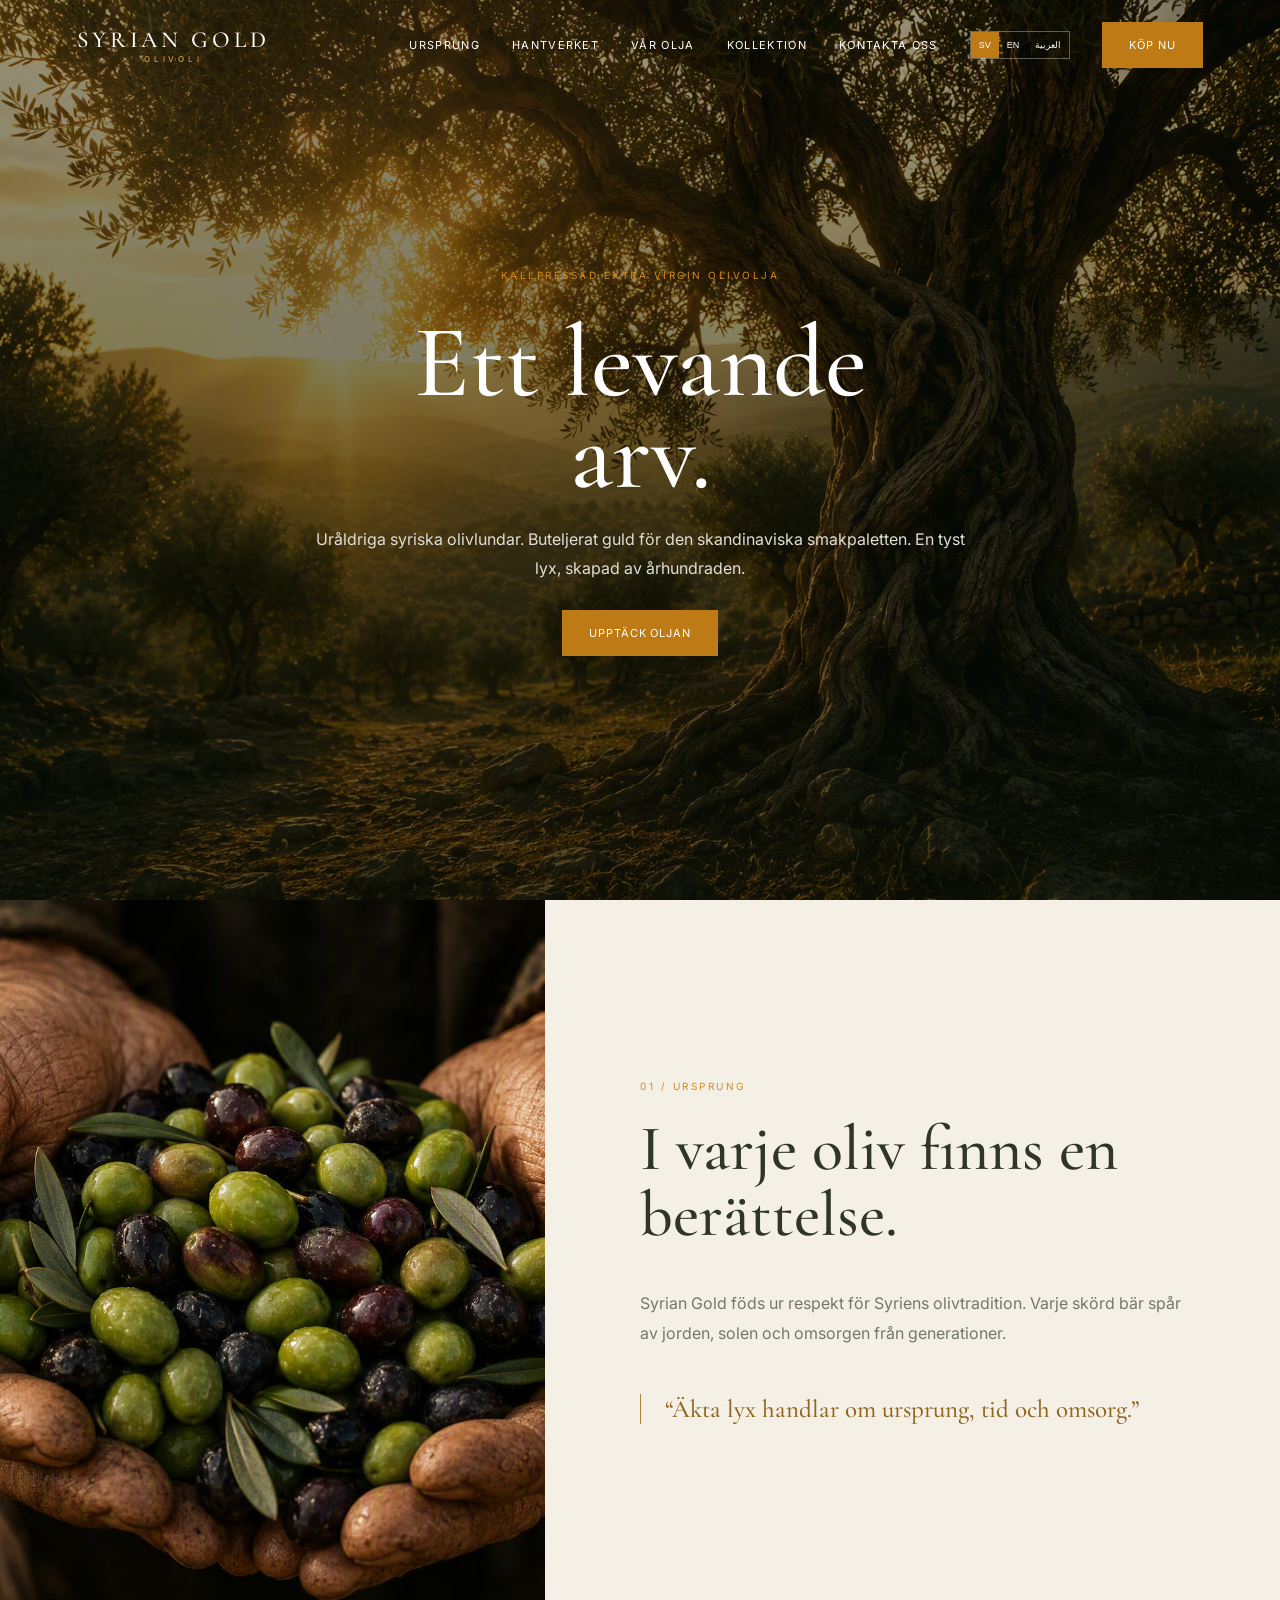
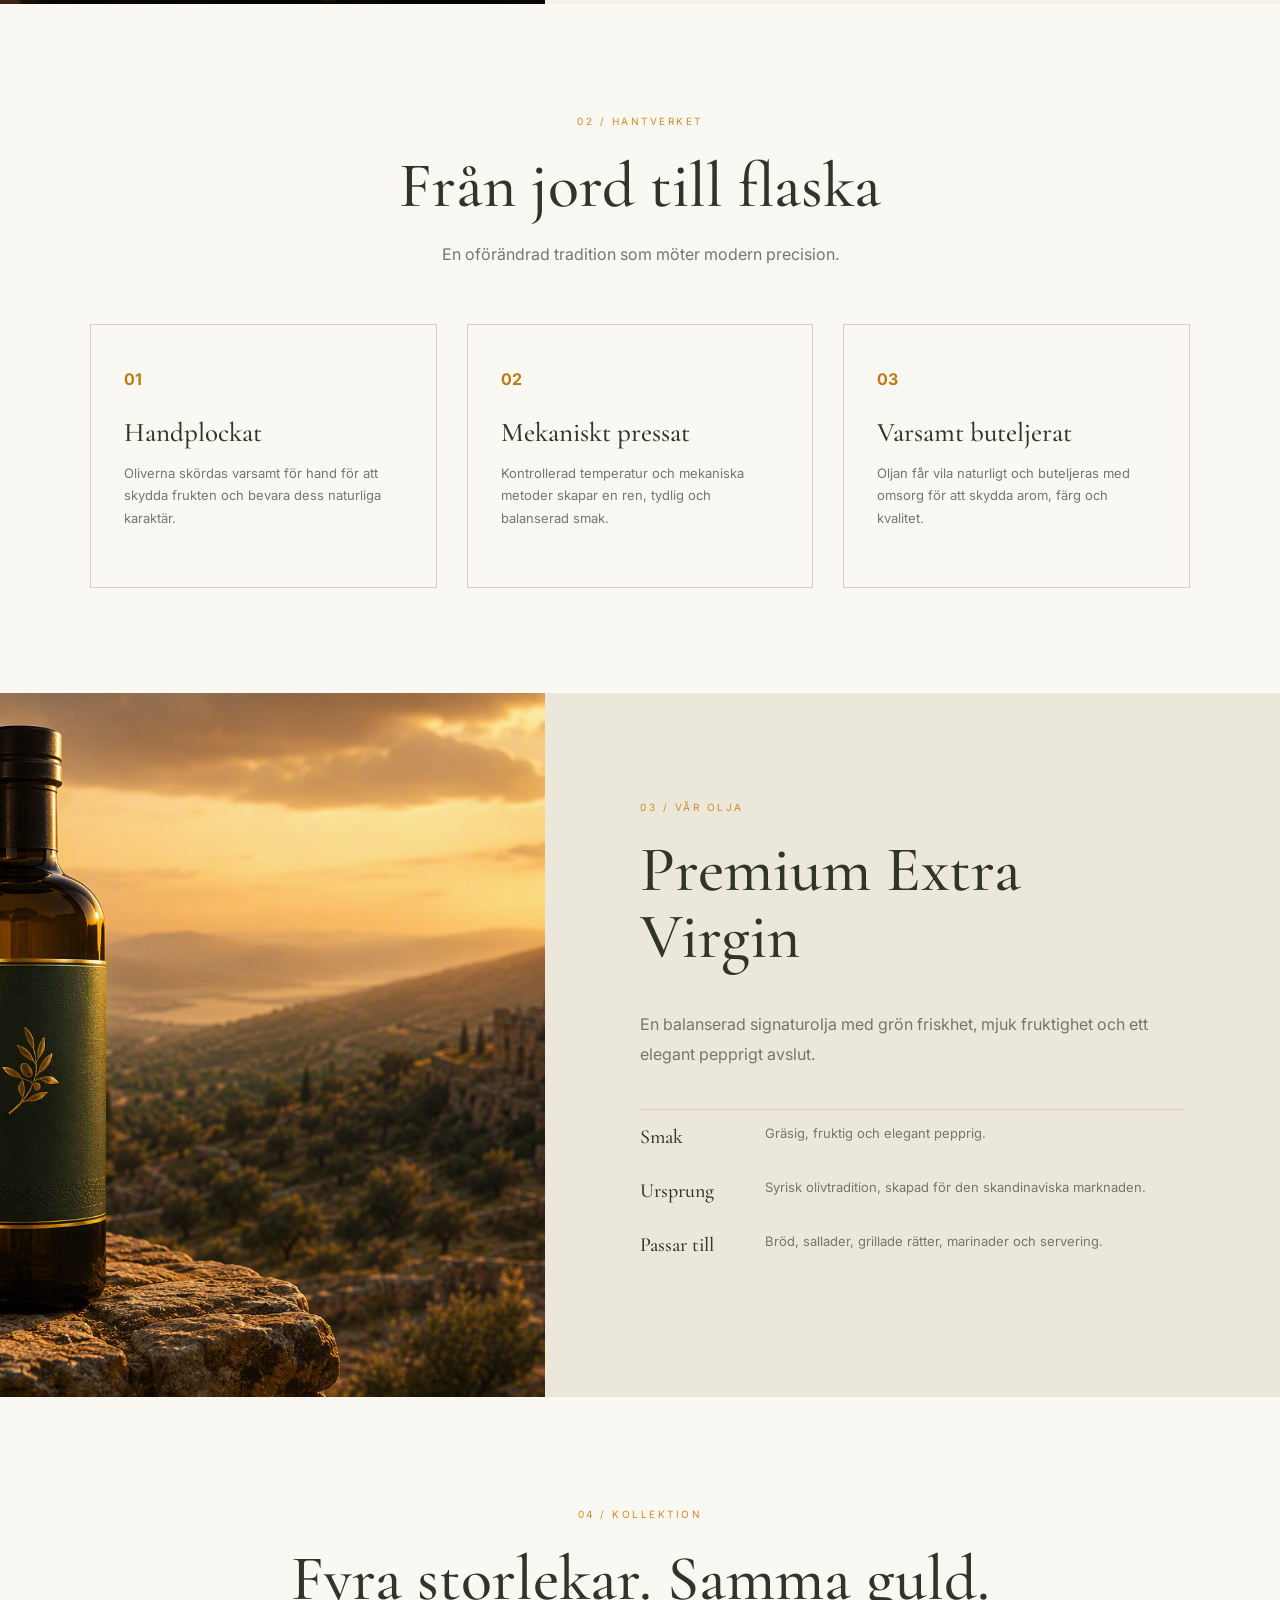
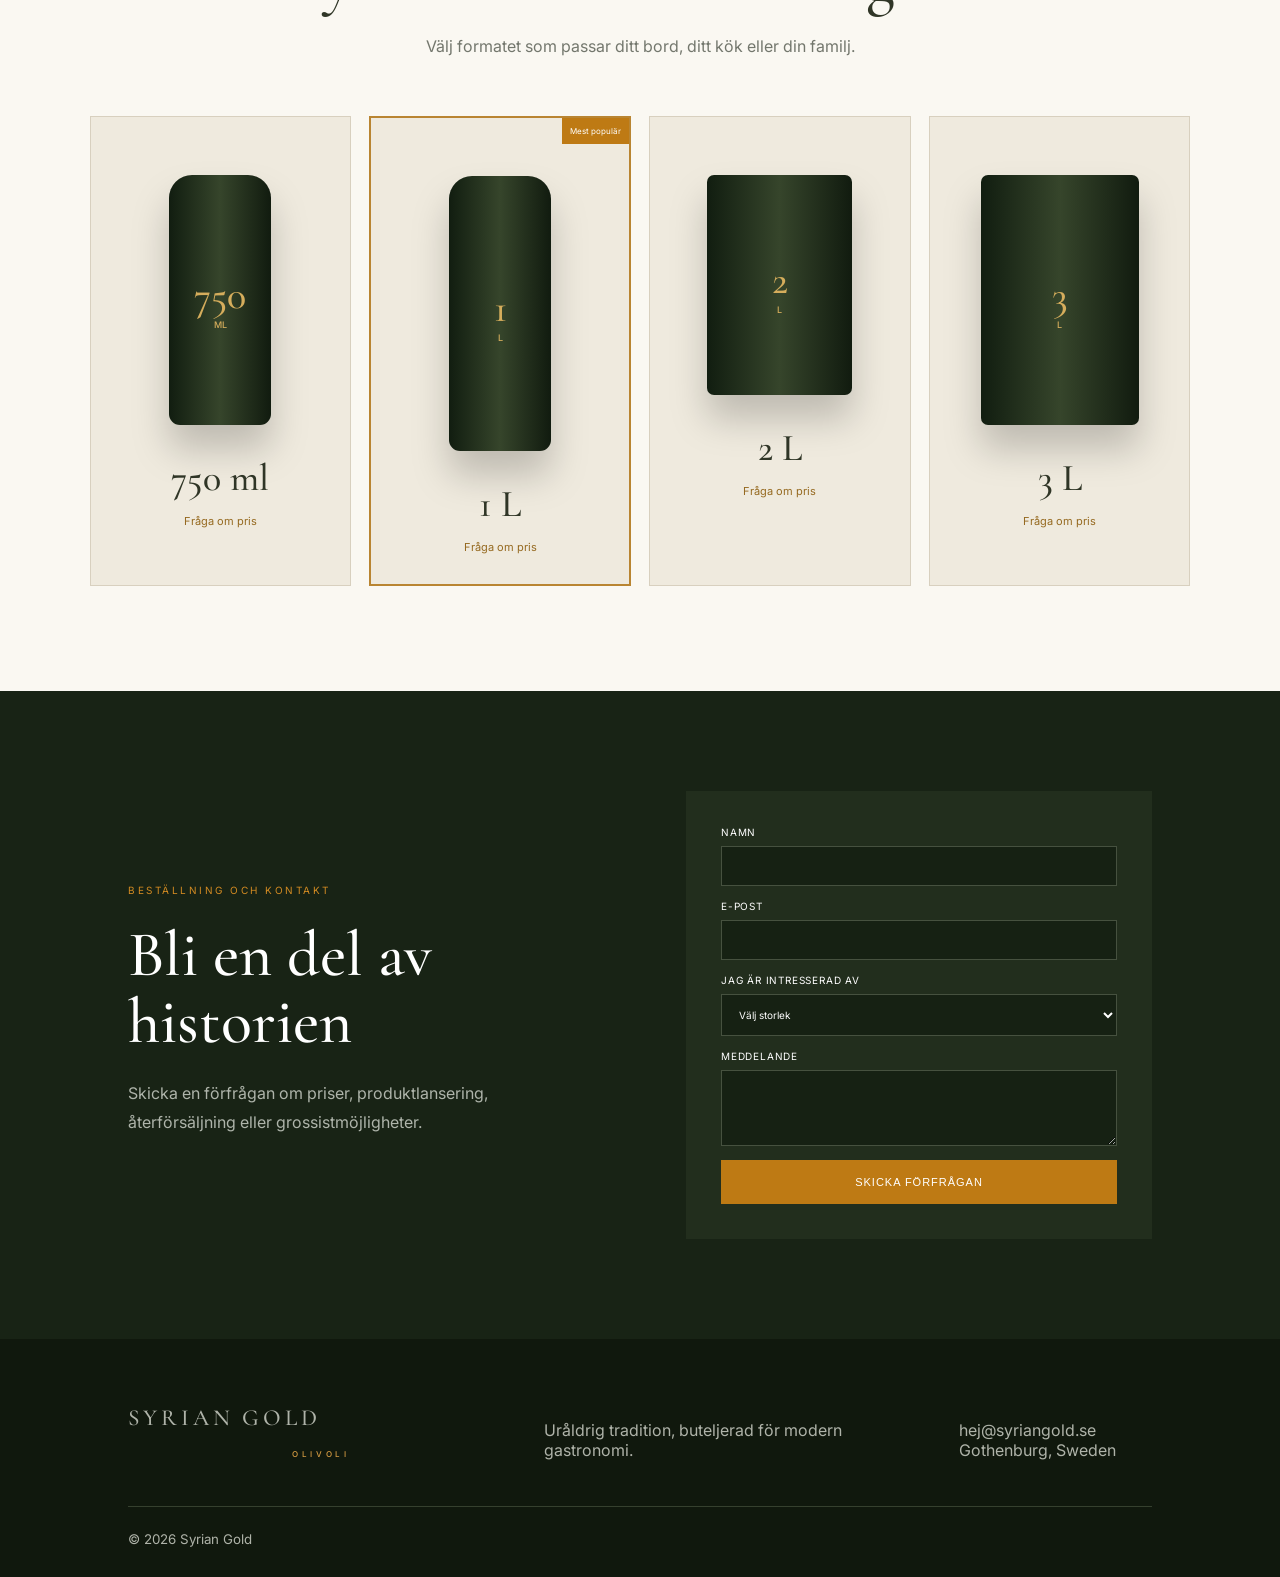
==== index.html @ 14657a98 "asd" ====
<!doctype html>
<html lang="sv" dir="ltr">
<head>
  <meta charset="utf-8">
  <meta name="viewport" content="width=device-width, initial-scale=1">
  <meta name="description" content="Syrian Gold Olivoli - premium extra virgin olivolja med syriskt ursprung.">
  <title>Syrian Gold | Olivoli</title>
  <link rel="preconnect" href="https://fonts.googleapis.com">
  <link rel="preconnect" href="https://fonts.gstatic.com" crossorigin>
  <link href="https://fonts.googleapis.com/css2?family=Cormorant+Garamond:wght@500;600&family=Inter:wght@300;400;600&family=Noto+Kufi+Arabic:wght@400;600&display=swap" rel="stylesheet">
  <link rel="stylesheet" href="style.css">
</head>
<body>
  <header>
    <a class="logo" href="#top">SYRIAN GOLD<small>OLIVOLI</small></a>
    <button class="menu" type="button" aria-label="Oppna meny" aria-expanded="false" aria-controls="main-navigation">☰</button>
    <nav id="main-navigation" aria-label="Huvudmeny">
      <a href="#origin" data-t="origin">Ursprung</a>
      <a href="#craft" data-t="craft">Hantverket</a>
      <a href="#oil" data-t="oil">Var olja</a>
      <a href="#shop" data-t="collection">Kollektion</a>
      <a href="#contact" data-t="contactNav">Kontakta oss</a>
    </nav>
    <div class="langs" aria-label="Valj sprak">
      <button type="button" data-lang="sv">SV</button>
      <button type="button" data-lang="en">EN</button>
      <button type="button" data-lang="ar">العربية</button>
    </div>
    <a class="button" href="#shop" data-t="buy">Kop nu</a>
  </header>

  <main>
    <section class="hero" id="top">
      <div class="overlay" aria-hidden="true"></div>
      <div class="hero-copy reveal">
        <p data-t="kicker">Kallpressad extra virgin olivolja</p>
        <h1 data-t="title">Ett levande<br>arv.</h1>
        <span data-t="heroText">Uraldriga syriska olivlundar. Buteljerat guld for den skandinaviska smakpaletten. En tyst lyx, skapad av arhundraden.</span>
        <a class="gold" href="#oil" data-t="discover">Upptack oljan</a>
      </div>
    </section>

    <section class="split" id="origin">
      <div class="photo reveal-left"><img src="assets/harvest.jpg" alt="Olives held in hands" loading="lazy"></div>
      <div class="copy reveal-right">
        <i>01 / <span data-t="origin">Ursprung</span></i>
        <h2 data-t="originTitle">I varje oliv finns en berattelse.</h2>
        <p data-t="originText">Syrian Gold fods ur respekt for Syriens olivtradition. Varje skord bar spar av jorden, solen och omsorgen fran generationer.</p>
        <blockquote data-t="quote">“Akta lyx handlar om ursprung, tid och omsorg.”</blockquote>
      </div>
    </section>

    <section class="process" id="craft">
      <div class="heading reveal">
        <i>02 / <span data-t="craft">Hantverket</span></i>
        <h2 data-t="craftTitle">Fran jord till flaska</h2>
        <p data-t="craftLead">En oforandrad tradition som moter modern precision.</p>
      </div>
      <div class="cards">
        <article class="reveal s1"><b>01</b><h3 data-t="step1">Handplockat</h3><p data-t="step1t">Oliverna skordas varsamt for hand for att skydda frukten och bevara dess naturliga karaktar.</p></article>
        <article class="reveal s2"><b>02</b><h3 data-t="step2">Mekaniskt pressat</h3><p data-t="step2t">Kontrollerad temperatur och mekaniska metoder skapar en ren, tydlig och balanserad smak.</p></article>
        <article class="reveal s3"><b>03</b><h3 data-t="step3">Varsamt buteljerat</h3><p data-t="step3t">Oljan far vila naturligt och buteljeras med omsorg for att skydda arom, farg och kvalitet.</p></article>
      </div>
    </section>

    <section class="split bottle" id="oil">
      <div class="photo reveal-left"><img src="assets/bottle.jpg" alt="Premium olive oil bottle" loading="lazy"></div>
      <div class="copy reveal-right">
        <i>03 / <span data-t="oil">Var olja</span></i>
        <h2 data-t="oilTitle">Premium Extra Virgin</h2>
        <p data-t="oilText">En balanserad signaturolja med gron friskhet, mjuk fruktighet och ett elegant pepprigt avslut.</p>
        <dl>
          <div><dt data-t="taste">Smak</dt><dd data-t="tasteV">Grasig, fruktig och elegant pepprig.</dd></div>
          <div><dt data-t="source">Ursprung</dt><dd data-t="sourceV">Syrisk olivtradition, skapad for den skandinaviska marknaden.</dd></div>
          <div><dt data-t="serve">Passar till</dt><dd data-t="serveV">Brod, sallader, grillade ratter, marinader och servering.</dd></div>
        </dl>
      </div>
    </section>

    <section class="shop" id="shop">
      <div class="heading reveal">
        <i>04 / <span data-t="collection">Kollektion</span></i>
        <h2 data-t="shopTitle">Fyra storlekar. Samma guld.</h2>
        <p data-t="shopLead">Valj formatet som passar ditt bord, ditt kok eller din familj.</p>
      </div>
      <div class="products">
        <article class="reveal s1"><div class="pack">750<small>ML</small></div><h3>750 ml</h3><a href="#contact" data-size="750 ml" data-t="price">Fraga om pris</a></article>
        <article class="reveal s2 featured"><em data-t="popular">Mest popular</em><div class="pack tall">1<small>L</small></div><h3>1 L</h3><a href="#contact" data-size="1 L" data-t="price">Fraga om pris</a></article>
        <article class="reveal s3"><div class="pack tin">2<small>L</small></div><h3>2 L</h3><a href="#contact" data-size="2 L" data-t="price">Fraga om pris</a></article>
        <article class="reveal s4"><div class="pack tin big">3<small>L</small></div><h3>3 L</h3><a href="#contact" data-size="3 L" data-t="price">Fraga om pris</a></article>
      </div>
    </section>

    <section class="contact" id="contact">
      <div class="reveal-left">
        <i data-t="contact">Bestallning och kontakt</i>
        <h2 data-t="contactTitle">Bli en del av historien</h2>
        <p data-t="contactText">Skicka en forfragan om priser, produktlansering, aterforsaljning eller grossistmojligheter.</p>
      </div>
      <form class="reveal-right" name="order" method="POST" data-netlify="true" netlify-honeypot="bot-field" action="/success.html">
        <input type="hidden" name="form-name" value="order">
        <p class="hidden"><label>Fyll inte i detta falt:<input type="text" name="bot-field" tabindex="-1" autocomplete="off"></label></p>
        <label><span data-t="name">Namn</span><input type="text" name="name" autocomplete="name" required></label>
        <label><span data-t="email">E-post</span><input type="email" name="email" autocomplete="email" required></label>
        <label>
          <span data-t="interest">Jag ar intresserad av</span>
          <select id="size" name="product" required>
            <option value="" data-t="selectSize" selected disabled>Valj storlek</option>
            <option value="750 ml">750 ml</option>
            <option value="1 L">1 L</option>
            <option value="2 L">2 L</option>
            <option value="3 L">3 L</option>
          </select>
        </label>
        <label><span data-t="message">Meddelande</span><textarea name="message" rows="4" required></textarea></label>
        <button type="submit" class="gold" data-t="send">Skicka forfragan</button>
      </form>
    </section>
  </main>

  <footer>
    <div class="logo">SYRIAN GOLD<small>OLIVOLI</small></div>
    <p data-t="footer">Uraldrig tradition, buteljerad for modern gastronomi.</p>
    <p><a href="mailto:hej@syriangold.se">hej@syriangold.se</a><br>Gothenburg, Sweden</p>
    <small>© 2026 Syrian Gold</small>
  </footer>
  <script src="app.js"></script>
</body>
</html>
---- style.css ----
:root {
    --g: #182315;
    --g2: #26321f;
    --gold: #be7a14;
    --paper: #f4f0e6;
    --ink: #303627;
    --muted: #73776d;
    --line: #d8d0bf
}

* {
    box-sizing: border-box
}

html {
    scroll-behavior: smooth
}

body {
    margin: 0;
    background: var(--paper);
    color: var(--ink);
    font-family: Inter, sans-serif;
    overflow-x: hidden
}

h1,
h2,
h3,
.logo,
blockquote,
dt {
    font-family: "Cormorant Garamond", serif;
    font-weight: 500
}

html[dir=rtl] body,
html[dir=rtl] h1,
html[dir=rtl] h2,
html[dir=rtl] h3 {
    font-family: "Noto Kufi Arabic", sans-serif
}

a {
    text-decoration: none;
    color: inherit
}

header {
    position: absolute;
    z-index: 20;
    width: 100%;
    height: 90px;
    padding: 0 6%;
    display: flex;
    align-items: center;
    gap: 32px;
    color: #fff
}

.logo {
    display: grid;
    font-size: 23px;
    letter-spacing: .17em
}

.logo small {
    font: 500 8px Inter;
    letter-spacing: .46em;
    color: #d59b42;
    text-align: center
}

nav {
    display: flex;
    gap: 32px;
    margin-left: auto
}

nav a {
    font-size: 11px;
    text-transform: uppercase;
    letter-spacing: .12em
}

.langs {
    display: flex;
    border: 1px solid #ffffff55
}

.langs button {
    border: 0;
    background: none;
    color: white;
    padding: 8px;
    font-size: 9px;
    cursor: pointer
}

.langs .active {
    background: var(--gold)
}

.button,
.gold {
    background: var(--gold);
    color: #fff;
    padding: 16px 27px;
    border: 0;
    text-transform: uppercase;
    letter-spacing: .09em;
    font-size: 11px;
    cursor: pointer;
    transition: .3s
}

.button:hover,
.gold:hover {
    transform: translateY(-3px);
    box-shadow: 0 15px 35px #0004;
    background: #d18a1a
}

.menu {
    display: none
}

.hero {
    height: 100vh;
    min-height: 700px;
    background: url('assets/hero.jpg') center/cover;
    position: relative;
    display: grid;
    place-items: center;
    text-align: center;
    color: #fff
}

.overlay {
    position: absolute;
    inset: 0;
    background: linear-gradient(#07100666, #071006a0), radial-gradient(circle at 28% 15%, #c7822840, transparent 34%)
}

.hero-copy {
    position: relative;
    width: min(760px, 90%)
}

.hero-copy p,
.heading i,
.copy i,
.contact i {
    font-style: normal;
    color: #d38b22;
    letter-spacing: .25em;
    text-transform: uppercase;
    font-size: 10px
}

.hero h1 {
    font-size: clamp(62px, 8vw, 110px);
    line-height: .9;
    margin: 35px 0 25px
}

.hero-copy span {
    display: block;
    max-width: 650px;
    margin: 0 auto 38px;
    color: #e0ded7;
    line-height: 1.8
}

.split {
    display: grid;
    grid-template-columns: 1fr 1.35fr;
    min-height: 700px
}

.photo {
    overflow: hidden;
    min-height: 700px
}

.photo img {
    width: 100%;
    height: 100%;
    min-height: 700px;
    object-fit: cover;
    transform: scale(1.09);
    transition: transform 1.4s cubic-bezier(.22, 1, .36, 1)
}

.photo.visible img {
    transform: scale(1)
}

.copy {
    padding: 11% 13%;
    display: flex;
    justify-content: center;
    flex-direction: column
}

.copy h2,
.heading h2,
.contact h2 {
    font-size: clamp(45px, 5vw, 70px);
    line-height: 1.04;
    margin: 24px 0
}

.copy>p {
    line-height: 1.85;
    color: var(--muted)
}

blockquote {
    font-size: 25px;
    color: #91651f;
    border-left: 1px solid #ad843d;
    padding-left: 24px;
    margin: 30px 0 0
}

.process,
.shop {
    padding: 105px 7%;
    background: #faf8f2
}

.heading {
    text-align: center;
    max-width: 760px;
    margin: auto
}

.heading>p {
    color: var(--muted)
}

.cards {
    display: grid;
    grid-template-columns: repeat(3, 1fr);
    gap: 30px;
    max-width: 1400px;
    margin: 60px auto 0
}

.cards article {
    padding: 44px 33px;
    border: 1px solid var(--line);
    min-height: 235px
}

.cards b {
    color: var(--gold)
}

.cards h3 {
    font-size: 27px;
    margin: 27px 0 13px
}

.cards p {
    font-size: 13px;
    line-height: 1.75;
    color: var(--muted)
}

.bottle {
    background: #ece7db
}

dl {
    border-top: 1px solid var(--line);
    margin-top: 24px
}

dl div {
    display: grid;
    grid-template-columns: 125px 1fr;
    padding: 15px 0
}

dt {
    font-size: 20px
}

dd {
    margin: 0;
    color: var(--muted);
    font-size: 13px
}

.products {
    display: grid;
    grid-template-columns: repeat(4, 1fr);
    gap: 18px;
    margin-top: 60px
}

.products article {
    text-align: center;
    position: relative;
    border: 1px solid var(--line);
    padding: 28px;
    min-height: 470px;
    background: #efeade;
    transition: .3s
}

.products article:hover {
    transform: translateY(-9px);
    box-shadow: 0 25px 55px #18231524
}

.featured {
    border: 2px solid #b98532 !important
}

.products em {
    position: absolute;
    top: 0;
    right: 0;
    background: var(--gold);
    color: #fff;
    padding: 8px;
    font-style: normal;
    font-size: 8px
}

.pack {
    width: 102px;
    height: 250px;
    margin: 30px auto;
    border-radius: 23px 23px 11px 11px;
    background: linear-gradient(90deg, #111d10, #36452b, #111b0f);
    color: #d5ad5c;
    display: flex;
    flex-direction: column;
    justify-content: center;
    font: 500 40px "Cormorant Garamond";
    filter: drop-shadow(0 24px 18px #0003)
}

.pack small {
    font: 500 9px Inter
}

.pack.tall {
    height: 275px
}

.pack.tin {
    width: 145px;
    height: 220px;
    border-radius: 7px
}

.pack.big {
    width: 158px;
    height: 250px
}

.products h3 {
    font-size: 38px;
    margin: 8px
}

.products a {
    font-size: 11px;
    color: #95691f
}

.contact {
    padding: 100px 10%;
    background: var(--g);
    color: #fff;
    display: grid;
    grid-template-columns: 1fr 1fr;
    gap: 9%;
    align-items: center
}

.contact>div p {
    color: #aeb4aa;
    line-height: 1.8
}

.contact form {
    background: #222e1d;
    padding: 35px
}

.contact label {
    display: grid;
    gap: 8px;
    margin-bottom: 14px;
    font-size: 10px;
    text-transform: uppercase;
    letter-spacing: .08em
}

.contact input,
.contact select,
.contact textarea {
    background: #162113;
    border: 1px solid #46513f;
    color: #fff;
    padding: 13px;
    font: inherit
}

.contact button {
    width: 100%
}

.hidden {
    display: none
}

footer {
    background: #10180d;
    color: #afb3a9;
    padding: 65px 10% 30px;
    display: grid;
    grid-template-columns: 2fr 2fr 1fr;
    gap: 30px
}

footer>small {
    grid-column: 1/-1;
    border-top: 1px solid #35402e;
    padding-top: 24px
}

.reveal,
.reveal-left,
.reveal-right {
    opacity: 0;
    transition: opacity .85s cubic-bezier(.22, 1, .36, 1), transform .85s cubic-bezier(.22, 1, .36, 1)
}

.reveal {
    transform: translateY(42px)
}

.reveal-left {
    transform: translateX(-55px)
}

.reveal-right {
    transform: translateX(55px)
}

.visible {
    opacity: 1;
    transform: none
}

.s1 {
    transition-delay: .05s
}

.s2 {
    transition-delay: .14s
}

.s3 {
    transition-delay: .23s
}

.s4 {
    transition-delay: .32s
}

html[dir=rtl] nav {
    margin-left: 0;
    margin-right: auto
}

html[dir=rtl] blockquote {
    border-left: 0;
    border-right: 1px solid #ad843d;
    padding: 0 24px 0 0
}

html[dir=rtl] .products em {
    right: auto;
    left: 0
}

@media(max-width:900px) {
    header {
        height: 74px;
        padding: 0 20px
    }

    .menu {
        display: block;
        margin-left: auto;
        background: none;
        border: 0;
        color: #fff;
        font-size: 22px
    }

    nav {
        display: none;
        position: absolute;
        top: 74px;
        left: 0;
        right: 0;
        background: var(--g);
        padding: 24px;
        flex-direction: column
    }

    nav.open {
        display: flex
    }

    .button {
        display: none
    }

    .split,
    .contact {
        grid-template-columns: 1fr
    }

    .photo,
    .photo img {
        min-height: 570px;
        height: 570px
    }

    .copy {
        padding: 75px 8%
    }

    .cards,
    .products {
        grid-template-columns: 1fr 1fr
    }

    .contact {
        padding: 75px 7%
    }

    footer {
        grid-template-columns: 1fr 1fr
    }
}

@media(max-width:580px) {
    .logo {
        font-size: 18px
    }

    .langs button {
        padding: 7px
    }

    .hero h1 {
        font-size: 53px
    }

    .photo,
    .photo img {
        min-height: 450px;
        height: 450px
    }

    .copy h2,
    .heading h2,
    .contact h2 {
        font-size: 42px
    }

    .process,
    .shop {
        padding: 78px 20px
    }

    .cards,
    .products {
        grid-template-columns: 1fr
    }

    .reveal-left,
    .reveal-right {
        transform: translateY(35px)
    }

    footer {
        grid-template-columns: 1fr
    }

    footer>small {
        grid-column: 1
    }
}

@media(prefers-reduced-motion:reduce) {
    * {
        scroll-behavior: auto !important
    }

    .reveal,
    .reveal-left,
    .reveal-right {
        opacity: 1;
        transform: none;
        transition: none
    }

    .photo img {
        transform: none;
        transition: none
    }
}
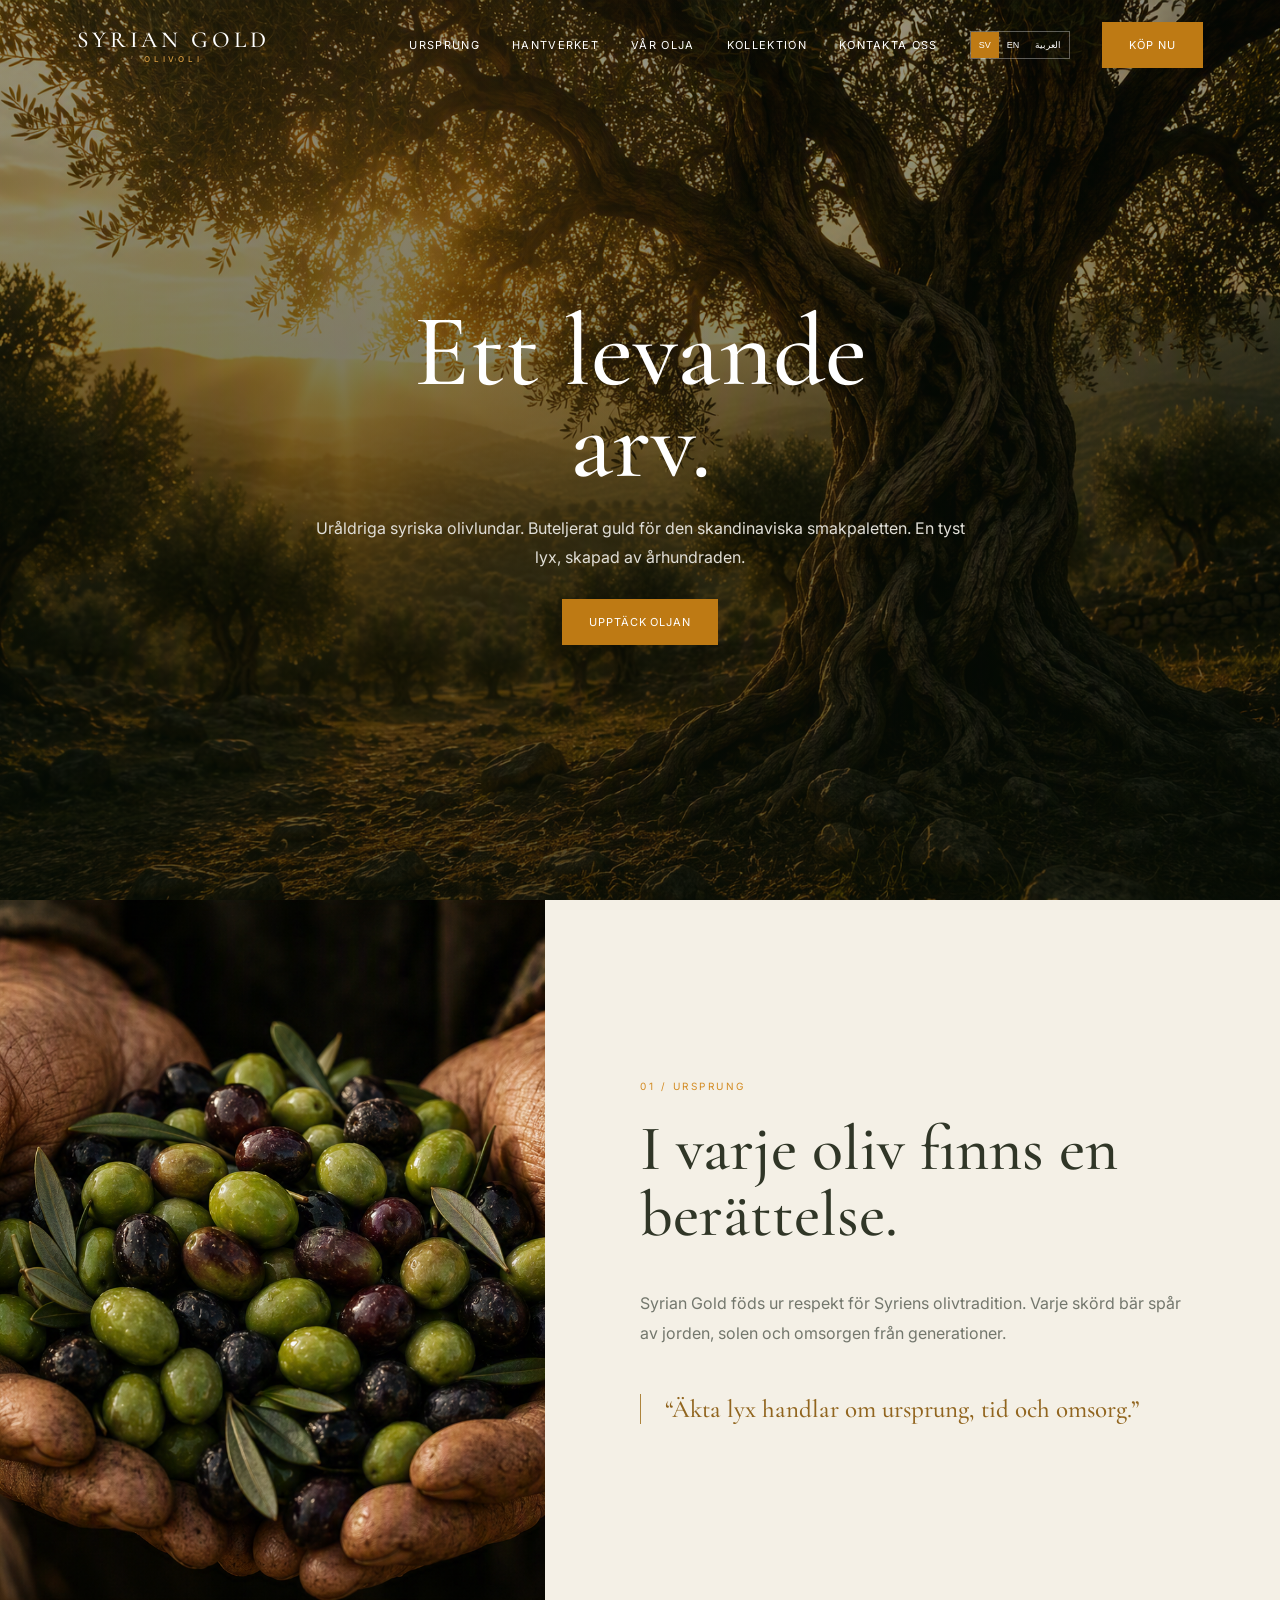
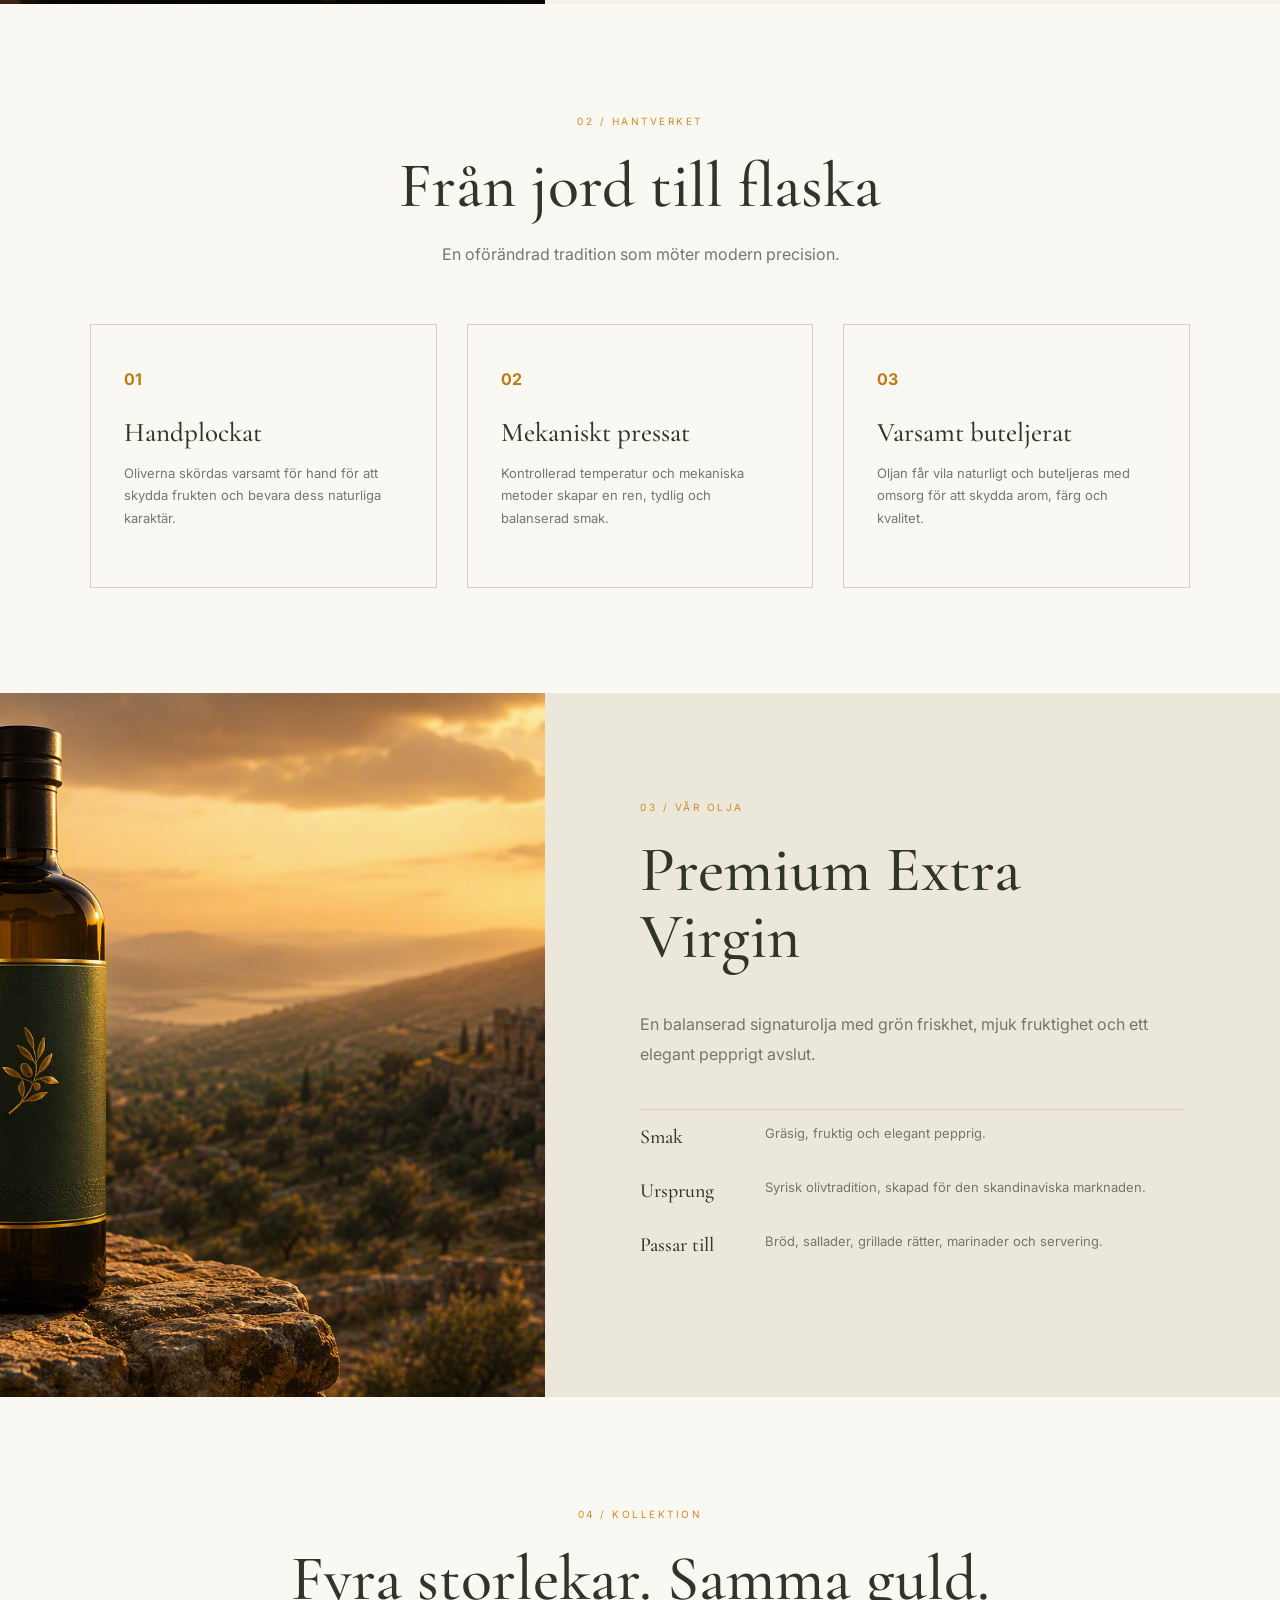
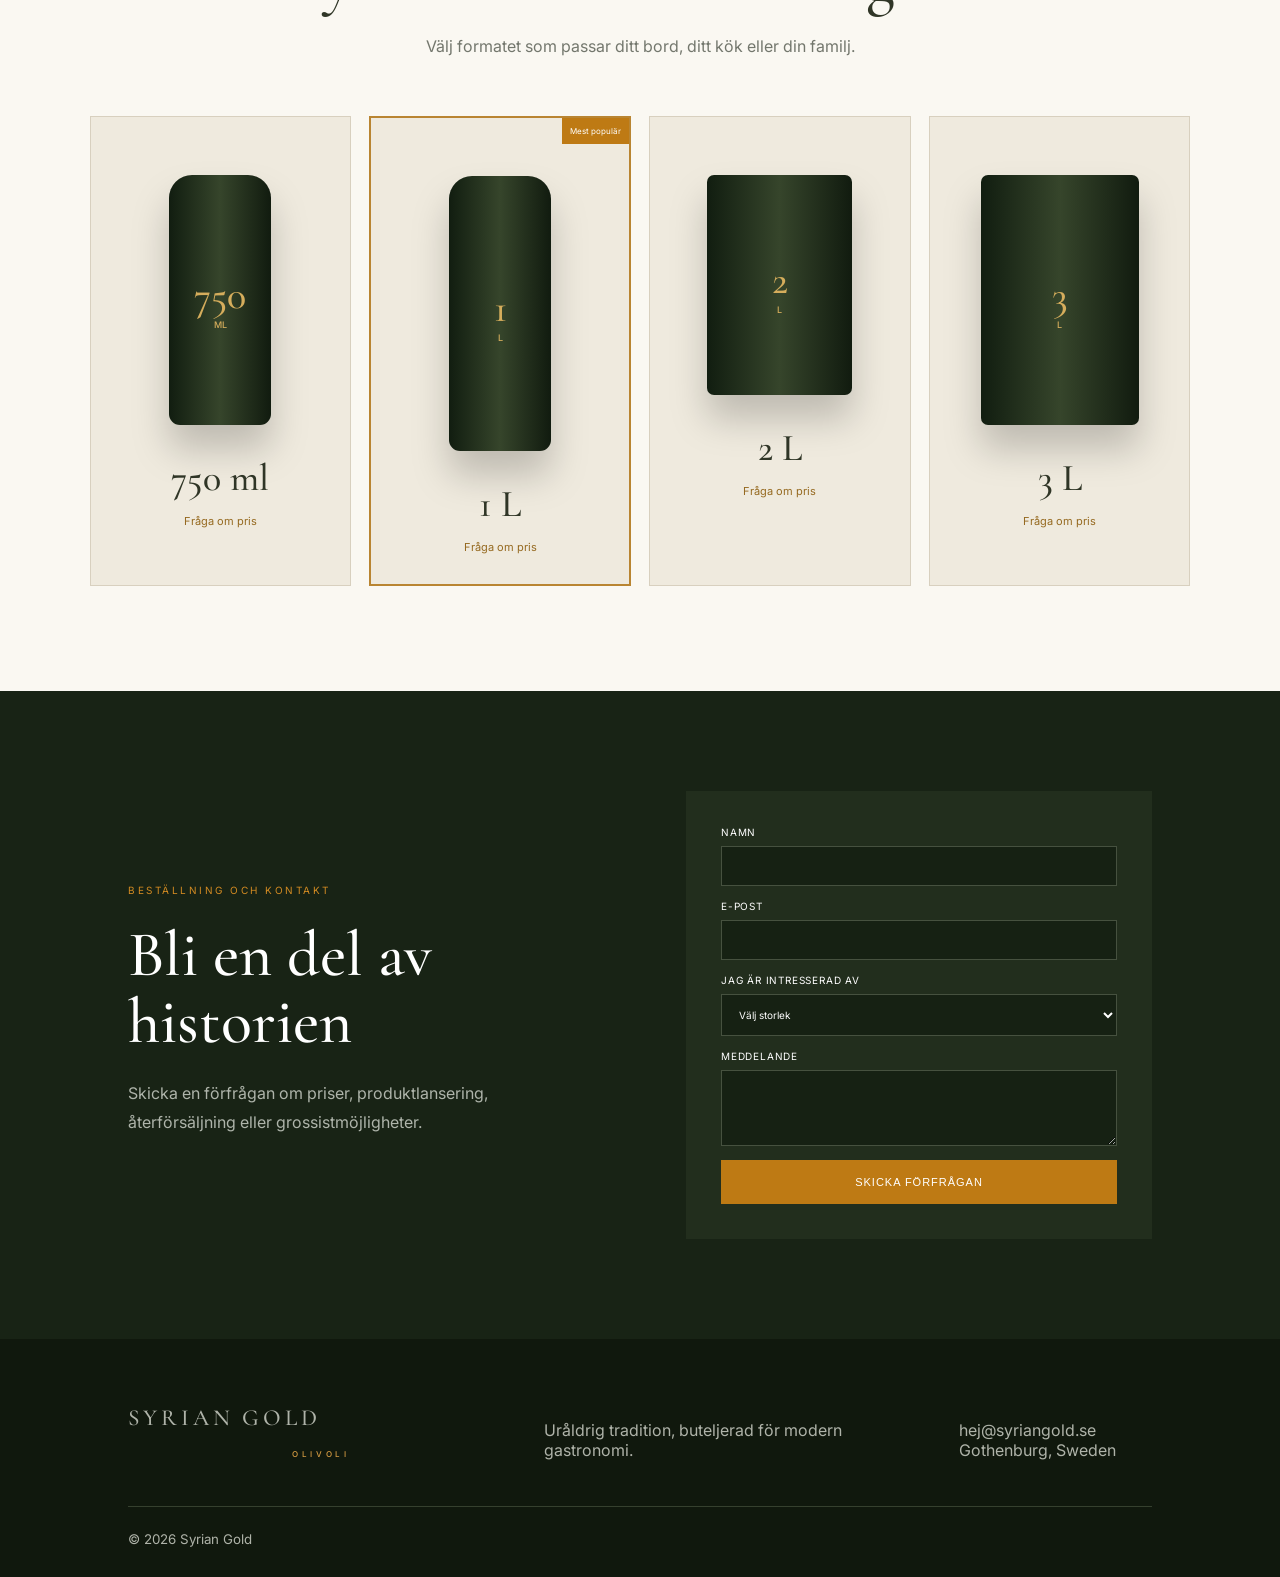
==== commit f65cfdcd: "asd" ====
--- a/index.html
+++ b/index.html
@@ -33,7 +33,7 @@
     <section class="hero" id="top">
       <div class="overlay" aria-hidden="true"></div>
       <div class="hero-copy reveal">
-        <p data-t="kicker">Kallpressad extra virgin olivolja</p>
+
         <h1 data-t="title">Ett levande<br>arv.</h1>
         <span data-t="heroText">Uraldriga syriska olivlundar. Buteljerat guld for den skandinaviska smakpaletten. En tyst lyx, skapad av arhundraden.</span>
         <a class="gold" href="#oil" data-t="discover">Upptack oljan</a>
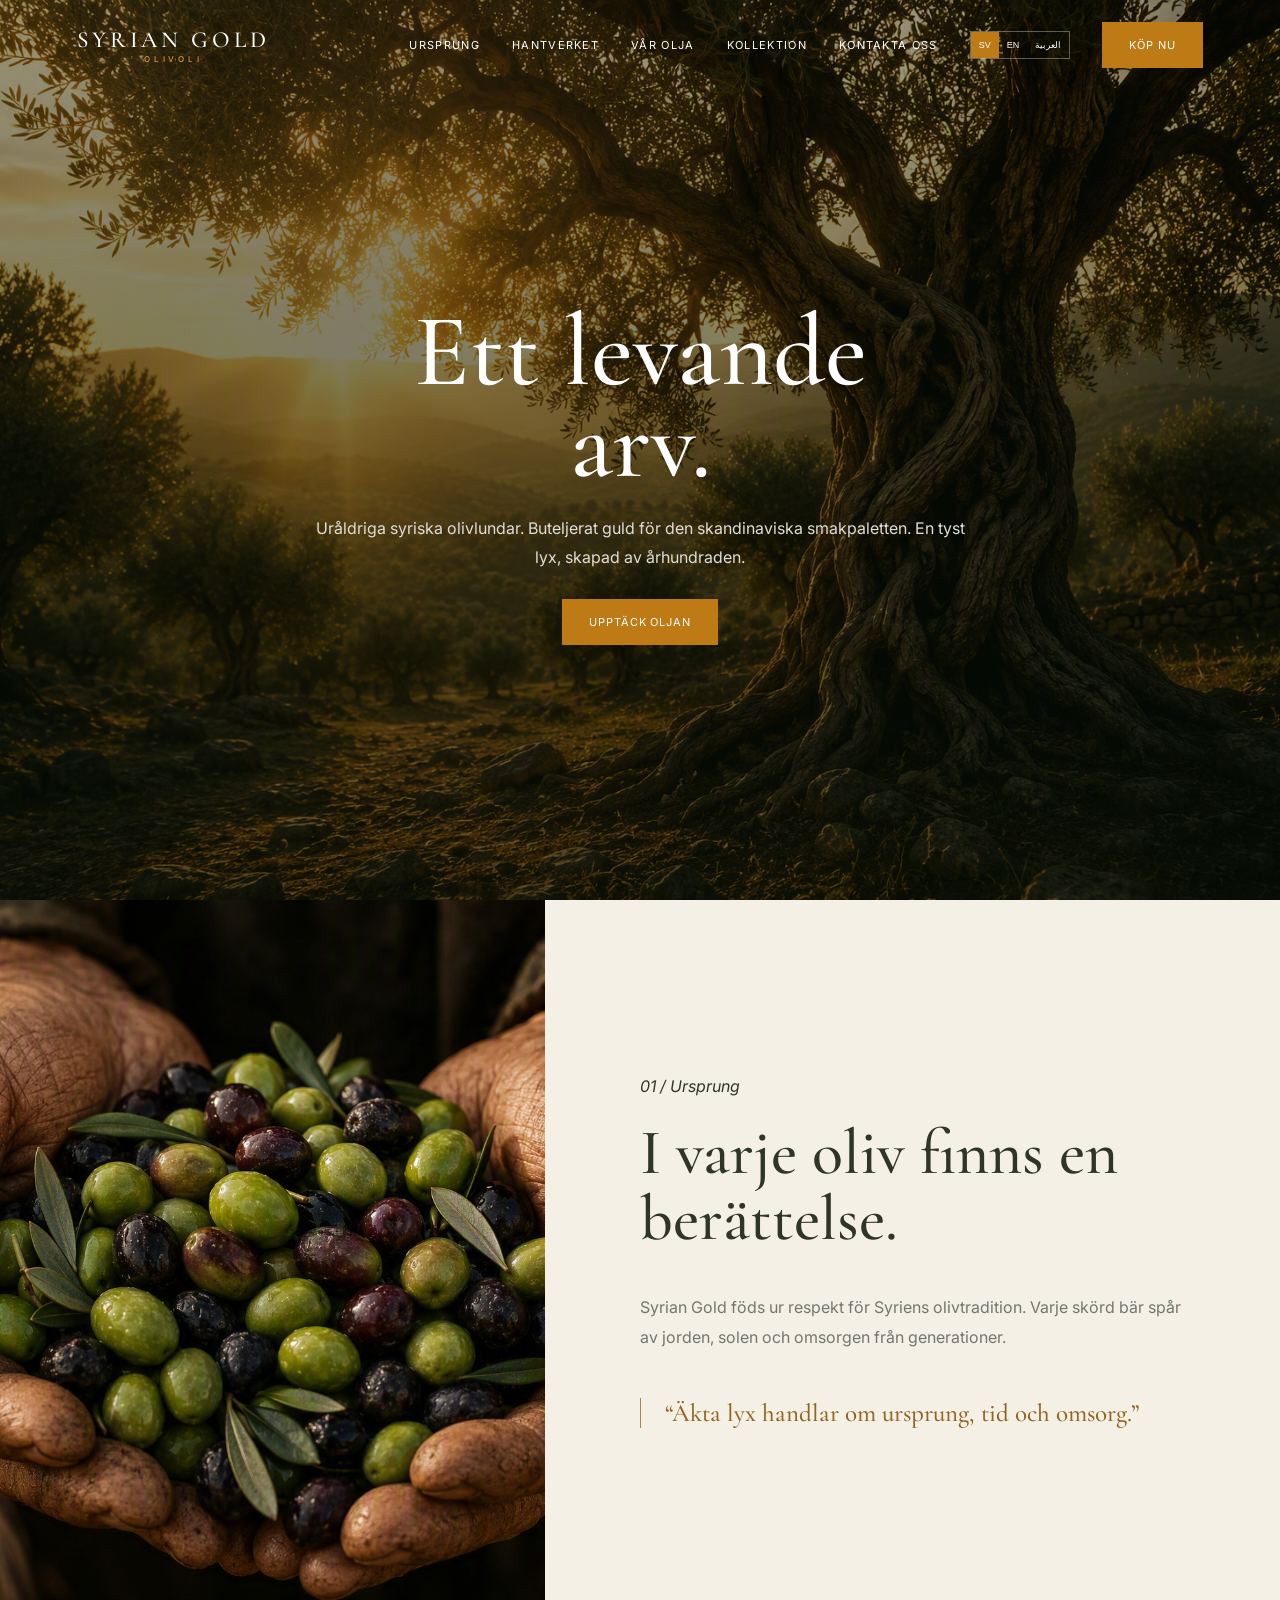
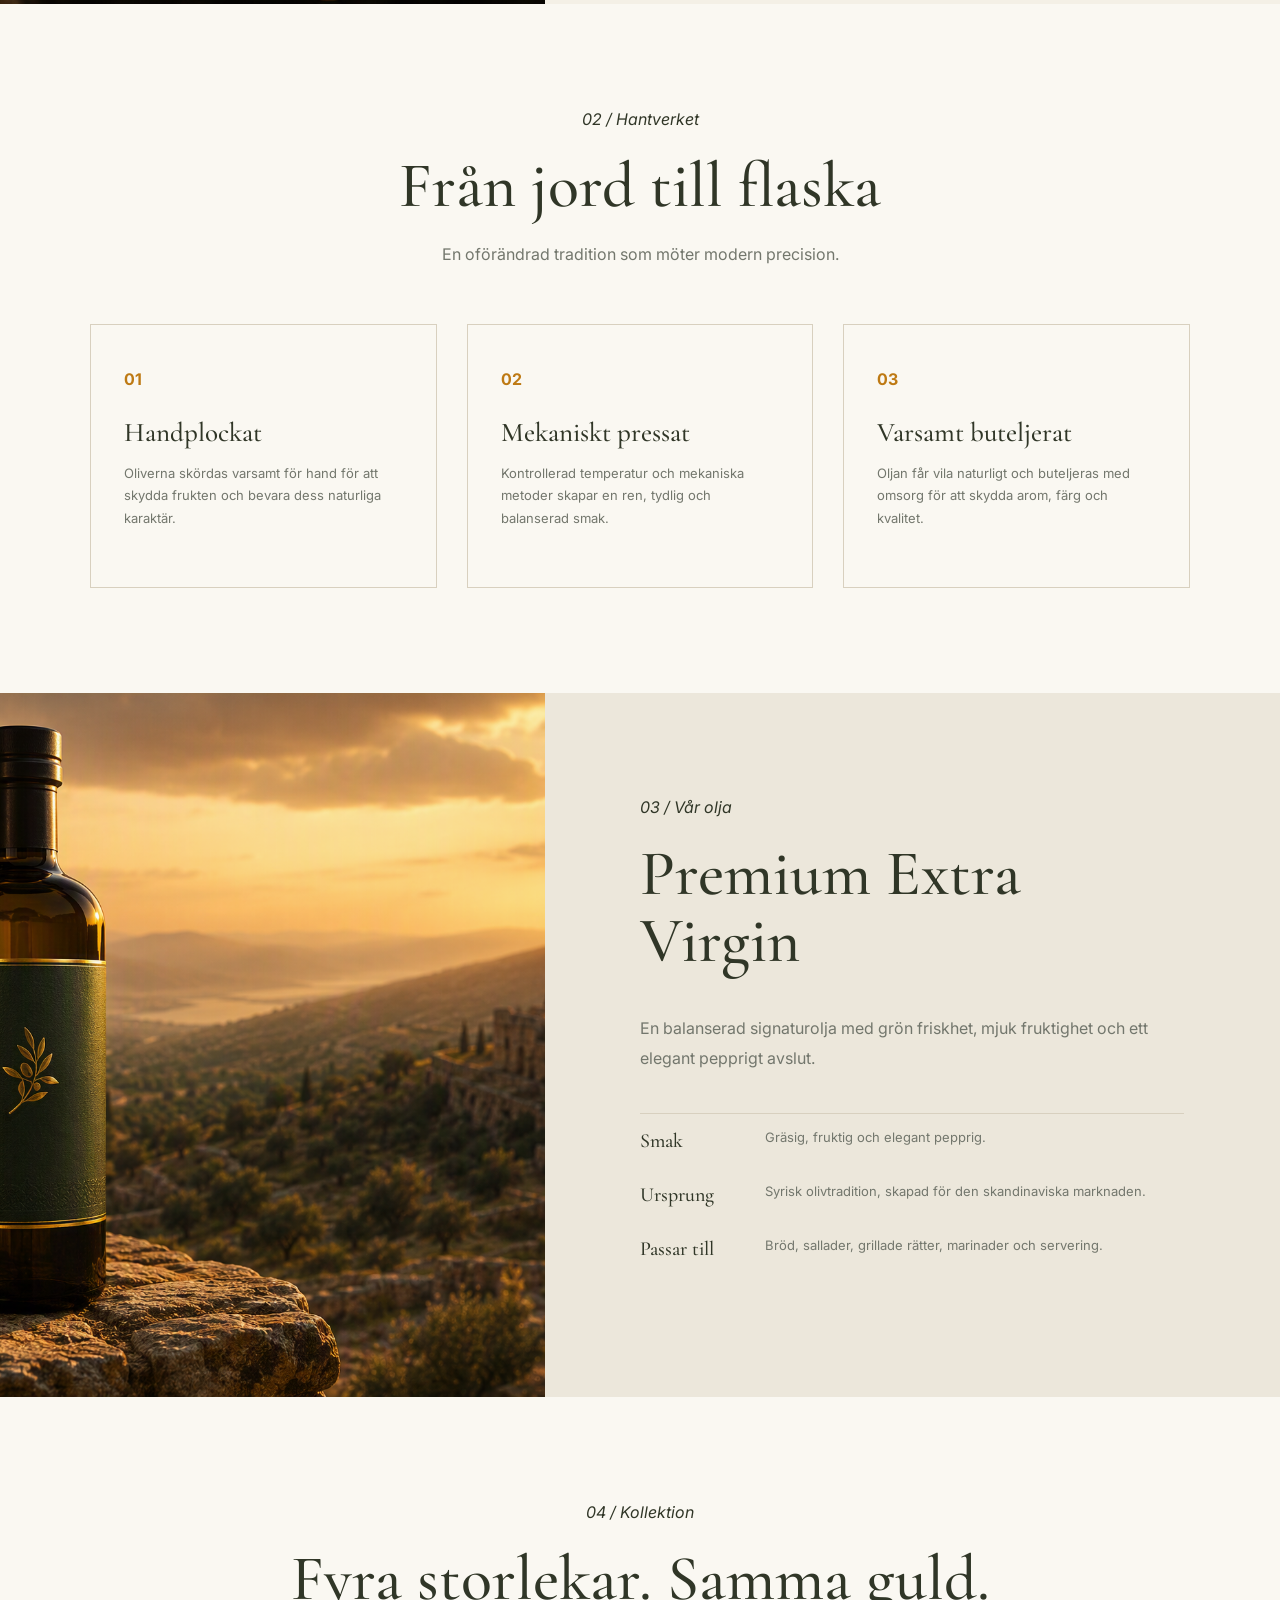
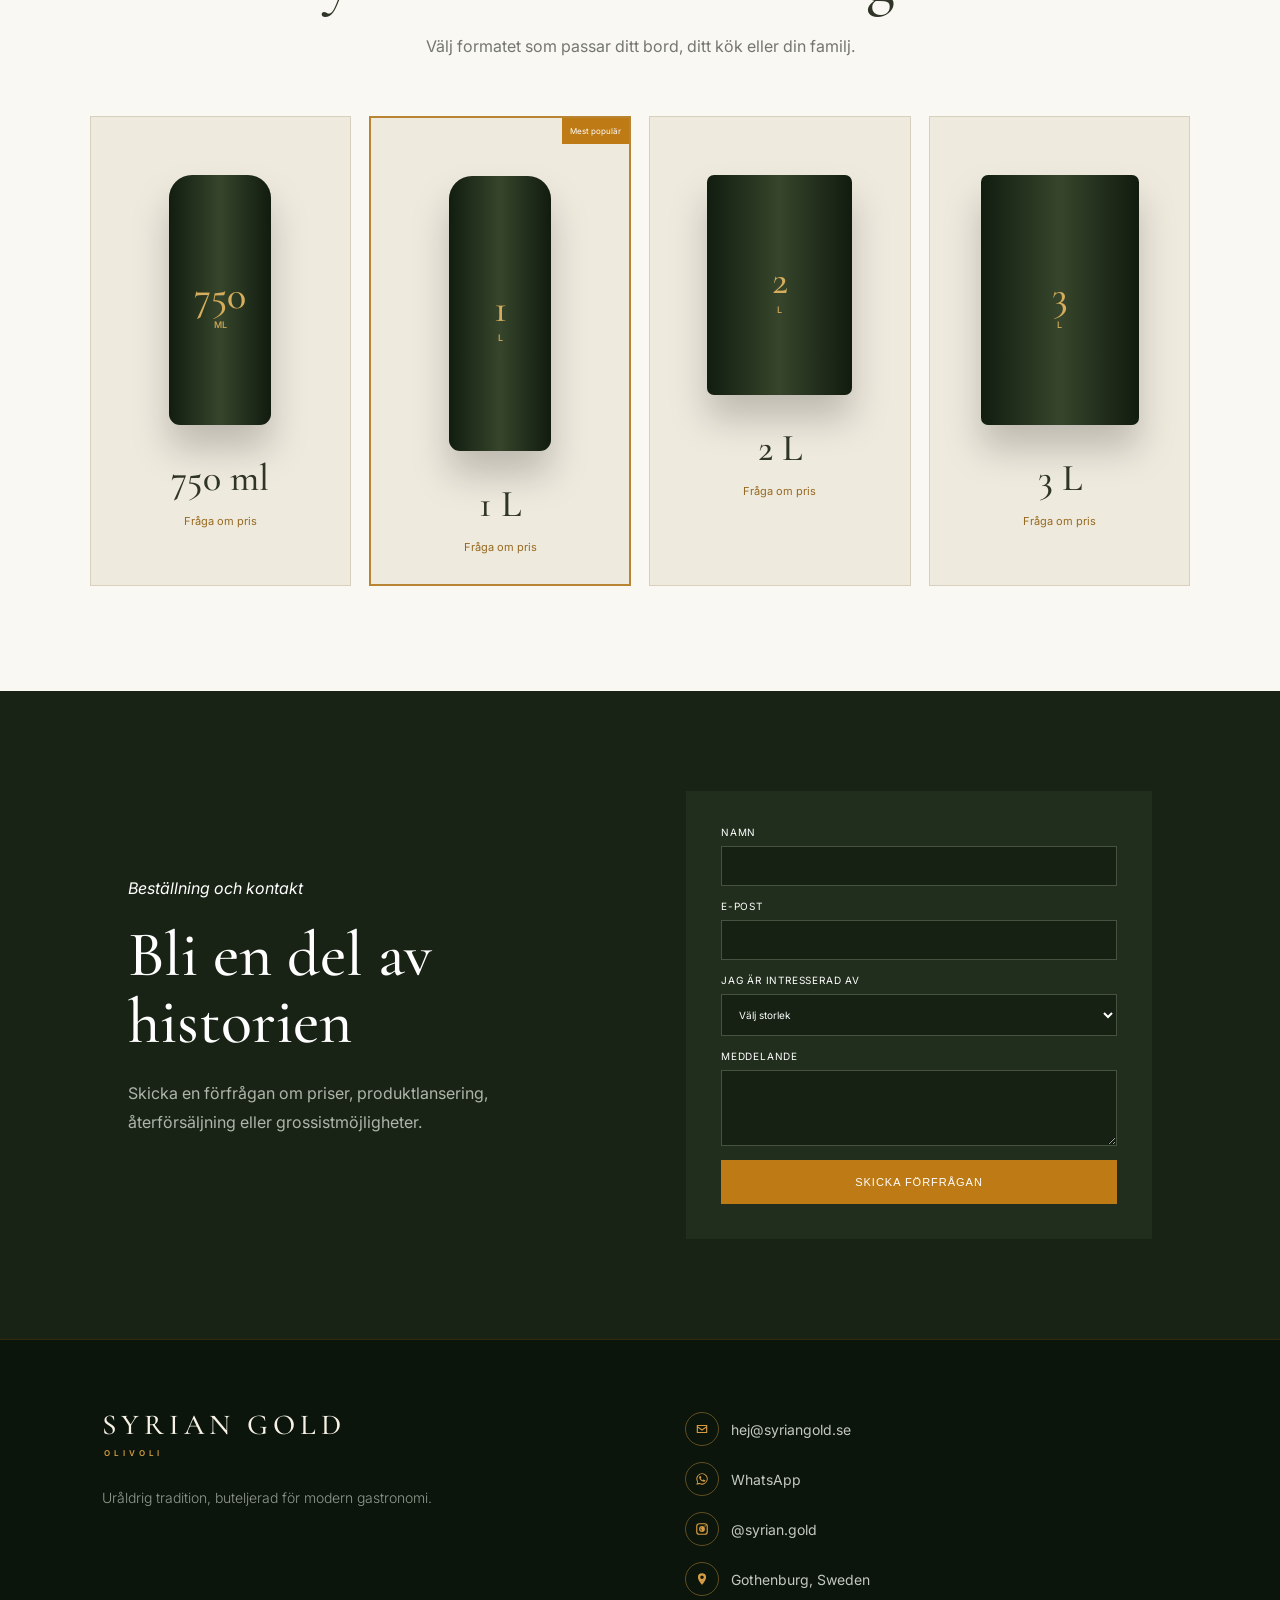
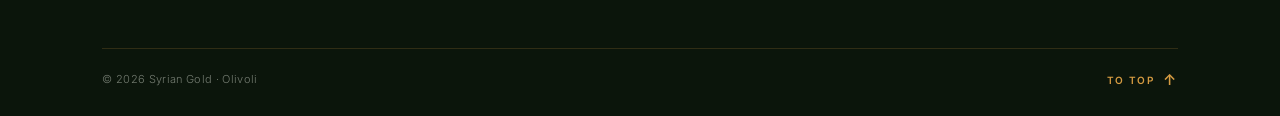
==== commit 0c0c65f7: "asd" ====
--- a/index.html
+++ b/index.html
@@ -118,12 +118,84 @@
     </section>
   </main>
 
-  <footer>
-    <div class="logo">SYRIAN GOLD<small>OLIVOLI</small></div>
-    <p data-t="footer">Uraldrig tradition, buteljerad for modern gastronomi.</p>
-    <p><a href="mailto:hej@syriangold.se">hej@syriangold.se</a><br>Gothenburg, Sweden</p>
-    <small>© 2026 Syrian Gold</small>
-  </footer>
-  <script src="app.js"></script>
+<footer class="site-footer">
+  <div class="footer-content">
+
+    <div class="footer-brand">
+      <a class="logo" href="#top" aria-label="Syrian Gold">
+        SYRIAN GOLD
+        <small>OLIVOLI</small>
+      </a>
+
+      <p data-t="footer">
+        Uråldrig tradition, buteljerad för modern gastronomi.
+      </p>
+    </div>
+
+    <div class="footer-contact">
+
+      <a
+        href="mailto:hej@syriangold.se"
+        class="footer-contact-link"
+      >
+        <span class="footer-symbol" aria-hidden="true">
+          <svg viewBox="0 0 24 24" aria-hidden="true">
+            <path d="M3 5h18v14H3V5Zm2 2v.5l7 5 7-5V7H5Zm14 10V10l-7 5-7-5v7h14Z"/>
+          </svg>
+        </span>
+        <span>hej@syriangold.se</span>
+      </a>
+
+      <a
+        href="https://wa.me/message/XPCDK5RYMEZIA1"
+        class="footer-contact-link"
+        target="_blank"
+        rel="noopener noreferrer"
+      >
+        <span class="footer-symbol" aria-hidden="true">
+          <svg viewBox="0 0 24 24" aria-hidden="true">
+            <path d="M12 2a9.7 9.7 0 0 0-8.3 14.7L2.4 22l5.5-1.3A9.8 9.8 0 1 0 12 2Zm0 17.8a8 8 0 0 1-4-1.1l-.3-.2-3.3.8.9-3.2-.2-.4A8.1 8.1 0 1 1 12 19.8Zm4.5-6.1c-.2-.1-1.5-.7-1.7-.8-.2-.1-.4-.1-.5.1l-.8 1c-.1.2-.3.2-.5.1a6.5 6.5 0 0 1-1.9-1.2 7.3 7.3 0 0 1-1.3-1.7c-.1-.2 0-.4.1-.5l.4-.5.3-.5c.1-.2 0-.4 0-.5l-.8-1.8c-.2-.5-.4-.4-.6-.4h-.5c-.2 0-.5.1-.7.3-.2.2-.9.9-.9 2.1s.9 2.4 1 2.6c.1.2 1.8 2.8 4.4 3.9.6.3 1.1.4 1.5.5.6.2 1.2.2 1.7.1.5-.1 1.5-.6 1.7-1.2.2-.6.2-1.1.2-1.2-.2-.1-.4-.2-.6-.3Z"/>
+          </svg>
+        </span>
+        <span>WhatsApp</span>
+      </a>
+
+      <a
+        href="https://www.instagram.com/syrian.gold/"
+        class="footer-contact-link"
+        target="_blank"
+        rel="noopener noreferrer"
+      >
+        <span class="footer-symbol" aria-hidden="true">
+          <svg viewBox="0 0 24 24" aria-hidden="true">
+            <path d="M7.5 2h9A5.5 5.5 0 0 1 22 7.5v9a5.5 5.5 0 0 1-5.5 5.5h-9A5.5 5.5 0 0 1 2 16.5v-9A5.5 5.5 0 0 1 7.5 2Zm0 2A3.5 3.5 0 0 0 4 7.5v9A3.5 3.5 0 0 0 7.5 20h9a3.5 3.5 0 0 0 3.5-3.5v-9A3.5 3.5 0 0 0 16.5 4h-9Zm9.8 1.5a1.2 1.2 0 1 1 0 2.4 1.2 1.2 0 0 1 0-2.4ZM12 7a5 5 0 1 1 0 10 5 5 0 0 1 0-10Zm0 2a3 3 0 1 0 0 6 3 3 0 0 0-3-3Z"/>
+          </svg>
+        </span>
+        <span>@syrian.gold</span>
+      </a>
+
+      <div class="footer-contact-link footer-location">
+        <span class="footer-symbol" aria-hidden="true">
+          <svg viewBox="0 0 24 24" aria-hidden="true">
+            <path d="M12 2a7 7 0 0 0-7 7c0 5.1 7 13 7 13s7-7.9 7-13a7 7 0 0 0-7-7Zm0 10a3 3 0 1 1 0-6 3 3 0 0 1 0 6Z"/>
+          </svg>
+        </span>
+        <span>Gothenburg, Sweden</span>
+      </div>
+
+    </div>
+  </div>
+
+  <div class="footer-bottom">
+    <small>© 2026 Syrian Gold · Olivoli</small>
+
+    <a href="#top" class="back-to-top">
+      TO top
+      <span aria-hidden="true">↑</span>
+    </a>
+  </div>
+</footer>
+
+<script src="app.js"></script>
 </body>
 </html>
--- a/style.css
+++ b/style.css
@@ -2,18 +2,24 @@
     --g: #182315;
     --g2: #26321f;
     --gold: #be7a14;
+    --gold-light: #d59b42;
     --paper: #f4f0e6;
     --ink: #303627;
     --muted: #73776d;
-    --line: #d8d0bf
-}
+    --line: #d8d0bf;
+}
+
+/* =========================
+   GLOBAL
+========================= */
 
 * {
-    box-sizing: border-box
+    box-sizing: border-box;
 }
 
 html {
-    scroll-behavior: smooth
+    scroll-behavior: smooth;
+    direction: ltr !important;
 }
 
 body {
@@ -21,7 +27,8 @@
     background: var(--paper);
     color: var(--ink);
     font-family: Inter, sans-serif;
-    overflow-x: hidden
+    overflow-x: hidden;
+    direction: ltr !important;
 }
 
 h1,
@@ -31,20 +38,18 @@
 blockquote,
 dt {
     font-family: "Cormorant Garamond", serif;
-    font-weight: 500
-}
-
-html[dir=rtl] body,
-html[dir=rtl] h1,
-html[dir=rtl] h2,
-html[dir=rtl] h3 {
-    font-family: "Noto Kufi Arabic", sans-serif
+    font-weight: 500;
 }
 
 a {
+    color: inherit;
     text-decoration: none;
-    color: inherit
-}
+}
+
+/* =========================
+   HEADER
+   ALWAYS LTR
+========================= */
 
 header {
     position: absolute;
@@ -52,573 +57,1047 @@
     width: 100%;
     height: 90px;
     padding: 0 6%;
+
     display: flex;
     align-items: center;
     gap: 32px;
-    color: #fff
+
+    color: #fff;
+
+    direction: ltr !important;
+    text-align: left;
+}
+
+header * {
+    direction: ltr !important;
 }
 
 .logo {
     display: grid;
     font-size: 23px;
-    letter-spacing: .17em
+    letter-spacing: 0.17em;
+    text-align: left;
 }
 
 .logo small {
-    font: 500 8px Inter;
-    letter-spacing: .46em;
-    color: #d59b42;
-    text-align: center
+    color: var(--gold-light);
+    font: 500 8px Inter, sans-serif;
+    letter-spacing: 0.46em;
+    text-align: center;
 }
 
 nav {
     display: flex;
     gap: 32px;
-    margin-left: auto
+    margin-left: auto;
+
+    direction: ltr !important;
 }
 
 nav a {
     font-size: 11px;
     text-transform: uppercase;
-    letter-spacing: .12em
+    letter-spacing: 0.12em;
+    white-space: nowrap;
 }
 
 .langs {
     display: flex;
-    border: 1px solid #ffffff55
+    border: 1px solid rgba(255, 255, 255, 0.33);
+
+    direction: ltr !important;
 }
 
 .langs button {
+    padding: 8px;
     border: 0;
     background: none;
-    color: white;
-    padding: 8px;
+    color: #fff;
     font-size: 9px;
-    cursor: pointer
+    cursor: pointer;
 }
 
 .langs .active {
-    background: var(--gold)
+    background: var(--gold);
 }
 
 .button,
 .gold {
+    padding: 16px 27px;
+    border: 0;
     background: var(--gold);
     color: #fff;
-    padding: 16px 27px;
-    border: 0;
+
+    font-size: 11px;
     text-transform: uppercase;
-    letter-spacing: .09em;
-    font-size: 11px;
+    letter-spacing: 0.09em;
+
     cursor: pointer;
-    transition: .3s
+
+    transition:
+        background-color 0.3s ease,
+        box-shadow 0.3s ease,
+        transform 0.3s ease;
 }
 
 .button:hover,
 .gold:hover {
+    background: #d18a1a;
+    box-shadow: 0 15px 35px rgba(0, 0, 0, 0.27);
     transform: translateY(-3px);
-    box-shadow: 0 15px 35px #0004;
-    background: #d18a1a
 }
 
 .menu {
-    display: none
-}
+    display: none;
+}
+
+/* =========================
+   HERO
+========================= */
 
 .hero {
+    position: relative;
     height: 100vh;
     min-height: 700px;
-    background: url('assets/hero.jpg') center/cover;
-    position: relative;
+
     display: grid;
     place-items: center;
+
+    background: url("assets/hero.jpg") center / cover no-repeat;
+
+    color: #fff;
     text-align: center;
-    color: #fff
+
+    direction: ltr !important;
 }
 
 .overlay {
     position: absolute;
     inset: 0;
-    background: linear-gradient(#07100666, #071006a0), radial-gradient(circle at 28% 15%, #c7822840, transparent 34%)
+
+    background:
+        linear-gradient(
+            rgba(7, 16, 6, 0.4),
+            rgba(7, 16, 6, 0.63)
+        ),
+        radial-gradient(
+            circle at 28% 15%,
+            rgba(199, 130, 40, 0.25),
+            transparent 34%
+        );
 }
 
 .hero-copy {
     position: relative;
-    width: min(760px, 90%)
-}
-
-.hero-copy p,
-.heading i,
-.copy i,
-.contact i {
-    font-style: normal;
-    color: #d38b22;
-    letter-spacing: .25em;
-    text-transform: uppercase;
-    font-size: 10px
+    width: min(760px, 90%);
+
+    direction: ltr;
 }
 
 .hero h1 {
+    margin: 35px 0 25px;
+
     font-size: clamp(62px, 8vw, 110px);
-    line-height: .9;
-    margin: 35px 0 25px
+    line-height: 0.9;
 }
 
 .hero-copy span {
     display: block;
     max-width: 650px;
     margin: 0 auto 38px;
+
     color: #e0ded7;
-    line-height: 1.8
-}
+    line-height: 1.8;
+}
+
+/* =========================
+   MAIN ARABIC TEXT
+   ONLY TEXT CHANGES DIRECTION
+========================= */
+
+/* Arabic typography */
+html[lang="ar"] main h1,
+html[lang="ar"] main h2,
+html[lang="ar"] main h3,
+html[lang="ar"] main p,
+html[lang="ar"] main span,
+html[lang="ar"] main blockquote,
+html[lang="ar"] main dt,
+html[lang="ar"] main dd,
+html[lang="ar"] main label,
+html[lang="ar"] main option {
+    font-family: "Noto Kufi Arabic", sans-serif;
+}
+
+/* Arabic hero text */
+html[lang="ar"] .hero-copy {
+    direction: rtl;
+}
+
+html[lang="ar"] .hero h1 {
+    text-align: center;
+    direction: rtl;
+}
+
+html[lang="ar"] .hero-copy span {
+    direction: rtl;
+    text-align: center;
+}
+
+/* Arabic normal sections */
+html[lang="ar"] .copy,
+html[lang="ar"] .heading,
+html[lang="ar"] .contact > div,
+html[lang="ar"] .contact form {
+    direction: rtl;
+}
+
+html[lang="ar"] .copy h2,
+html[lang="ar"] .copy > p,
+html[lang="ar"] .copy blockquote,
+html[lang="ar"] .heading h2,
+html[lang="ar"] .heading > p,
+html[lang="ar"] .cards h3,
+html[lang="ar"] .cards p,
+html[lang="ar"] .contact h2,
+html[lang="ar"] .contact p,
+html[lang="ar"] .contact label {
+    direction: rtl;
+    text-align: right;
+}
+
+/* =========================
+   SPLIT SECTIONS
+   LAYOUT ALWAYS LTR
+========================= */
 
 .split {
     display: grid;
     grid-template-columns: 1fr 1.35fr;
-    min-height: 700px
+    min-height: 700px;
+
+    direction: ltr !important;
 }
 
 .photo {
+    min-height: 700px;
     overflow: hidden;
-    min-height: 700px
 }
 
 .photo img {
     width: 100%;
     height: 100%;
     min-height: 700px;
+
     object-fit: cover;
+
     transform: scale(1.09);
-    transition: transform 1.4s cubic-bezier(.22, 1, .36, 1)
+
+    transition:
+        transform 1.4s cubic-bezier(0.22, 1, 0.36, 1);
 }
 
 .photo.visible img {
-    transform: scale(1)
+    transform: scale(1);
 }
 
 .copy {
     padding: 11% 13%;
+
     display: flex;
     justify-content: center;
-    flex-direction: column
+    flex-direction: column;
 }
 
 .copy h2,
 .heading h2,
 .contact h2 {
+    margin: 24px 0;
+
     font-size: clamp(45px, 5vw, 70px);
     line-height: 1.04;
-    margin: 24px 0
-}
-
-.copy>p {
+}
+
+.copy > p {
+    color: var(--muted);
     line-height: 1.85;
-    color: var(--muted)
 }
 
 blockquote {
+    margin: 30px 0 0;
+    padding-left: 24px;
+
+    border-left: 1px solid #ad843d;
+    color: #91651f;
+
     font-size: 25px;
-    color: #91651f;
-    border-left: 1px solid #ad843d;
-    padding-left: 24px;
-    margin: 30px 0 0
-}
+}
+
+/* Arabic quote */
+html[lang="ar"] blockquote {
+    padding-left: 0;
+    padding-right: 24px;
+
+    border-left: 0;
+    border-right: 1px solid #ad843d;
+
+    text-align: right;
+}
+
+/* =========================
+   PROCESS
+========================= */
 
 .process,
 .shop {
     padding: 105px 7%;
-    background: #faf8f2
+    background: #faf8f2;
+
+    direction: ltr !important;
 }
 
 .heading {
+    max-width: 760px;
+    margin: auto;
     text-align: center;
-    max-width: 760px;
-    margin: auto
-}
-
-.heading>p {
-    color: var(--muted)
+}
+
+.heading > p {
+    color: var(--muted);
 }
 
 .cards {
     display: grid;
     grid-template-columns: repeat(3, 1fr);
     gap: 30px;
+
     max-width: 1400px;
-    margin: 60px auto 0
+    margin: 60px auto 0;
+
+    direction: ltr !important;
 }
 
 .cards article {
+    min-height: 235px;
     padding: 44px 33px;
+
     border: 1px solid var(--line);
-    min-height: 235px
 }
 
 .cards b {
-    color: var(--gold)
+    color: var(--gold);
 }
 
 .cards h3 {
+    margin: 27px 0 13px;
     font-size: 27px;
-    margin: 27px 0 13px
 }
 
 .cards p {
+    color: var(--muted);
     font-size: 13px;
     line-height: 1.75;
-    color: var(--muted)
-}
+}
+
+/* =========================
+   OIL
+========================= */
 
 .bottle {
-    background: #ece7db
+    background: #ece7db;
 }
 
 dl {
+    margin-top: 24px;
     border-top: 1px solid var(--line);
-    margin-top: 24px
 }
 
 dl div {
     display: grid;
     grid-template-columns: 125px 1fr;
-    padding: 15px 0
+    padding: 15px 0;
 }
 
 dt {
-    font-size: 20px
+    font-size: 20px;
 }
 
 dd {
     margin: 0;
     color: var(--muted);
-    font-size: 13px
-}
+    font-size: 13px;
+}
+
+/* Arabic product details */
+html[lang="ar"] dl div {
+    direction: rtl;
+}
+
+html[lang="ar"] dt,
+html[lang="ar"] dd {
+    text-align: right;
+}
+
+/* =========================
+   PRODUCTS
+========================= */
 
 .products {
     display: grid;
     grid-template-columns: repeat(4, 1fr);
     gap: 18px;
-    margin-top: 60px
+
+    margin-top: 60px;
+
+    direction: ltr !important;
 }
 
 .products article {
+    position: relative;
+
+    min-height: 470px;
+    padding: 28px;
+
+    border: 1px solid var(--line);
+    background: #efeade;
+
     text-align: center;
-    position: relative;
-    border: 1px solid var(--line);
-    padding: 28px;
-    min-height: 470px;
-    background: #efeade;
-    transition: .3s
+
+    transition:
+        box-shadow 0.3s ease,
+        transform 0.3s ease;
 }
 
 .products article:hover {
+    box-shadow: 0 25px 55px rgba(24, 35, 21, 0.14);
     transform: translateY(-9px);
-    box-shadow: 0 25px 55px #18231524
 }
 
 .featured {
-    border: 2px solid #b98532 !important
+    border: 2px solid #b98532 !important;
 }
 
 .products em {
     position: absolute;
     top: 0;
     right: 0;
+
+    padding: 8px;
+
     background: var(--gold);
     color: #fff;
-    padding: 8px;
+
+    font-size: 8px;
     font-style: normal;
-    font-size: 8px
 }
 
 .pack {
     width: 102px;
     height: 250px;
+
     margin: 30px auto;
-    border-radius: 23px 23px 11px 11px;
-    background: linear-gradient(90deg, #111d10, #36452b, #111b0f);
-    color: #d5ad5c;
+
     display: flex;
     flex-direction: column;
     justify-content: center;
-    font: 500 40px "Cormorant Garamond";
-    filter: drop-shadow(0 24px 18px #0003)
+
+    border-radius: 23px 23px 11px 11px;
+
+    background:
+        linear-gradient(
+            90deg,
+            #111d10,
+            #36452b,
+            #111b0f
+        );
+
+    color: #d5ad5c;
+
+    font: 500 40px "Cormorant Garamond", serif;
+
+    filter: drop-shadow(
+        0 24px 18px rgba(0, 0, 0, 0.2)
+    );
 }
 
 .pack small {
-    font: 500 9px Inter
+    font: 500 9px Inter, sans-serif;
 }
 
 .pack.tall {
-    height: 275px
+    height: 275px;
 }
 
 .pack.tin {
     width: 145px;
     height: 220px;
-    border-radius: 7px
+    border-radius: 7px;
 }
 
 .pack.big {
     width: 158px;
-    height: 250px
+    height: 250px;
 }
 
 .products h3 {
+    margin: 8px;
     font-size: 38px;
-    margin: 8px
 }
 
 .products a {
+    color: #95691f;
     font-size: 11px;
-    color: #95691f
-}
+}
+
+/* =========================
+   CONTACT
+========================= */
 
 .contact {
     padding: 100px 10%;
+
+    display: grid;
+    grid-template-columns: 1fr 1fr;
+
+    gap: 9%;
+
+    align-items: center;
+
     background: var(--g);
     color: #fff;
-    display: grid;
-    grid-template-columns: 1fr 1fr;
-    gap: 9%;
-    align-items: center
-}
-
-.contact>div p {
+
+    direction: ltr !important;
+}
+
+.contact > div p {
     color: #aeb4aa;
-    line-height: 1.8
+    line-height: 1.8;
 }
 
 .contact form {
+    padding: 35px;
     background: #222e1d;
-    padding: 35px
 }
 
 .contact label {
     display: grid;
     gap: 8px;
+
     margin-bottom: 14px;
+
     font-size: 10px;
     text-transform: uppercase;
-    letter-spacing: .08em
+    letter-spacing: 0.08em;
 }
 
 .contact input,
 .contact select,
 .contact textarea {
+    width: 100%;
+    padding: 13px;
+
+    border: 1px solid #46513f;
+
     background: #162113;
-    border: 1px solid #46513f;
     color: #fff;
-    padding: 13px;
-    font: inherit
+
+    font: inherit;
+}
+
+.contact textarea {
+    resize: vertical;
 }
 
 .contact button {
-    width: 100%
+    width: 100%;
 }
 
 .hidden {
-    display: none
-}
-
-footer {
-    background: #10180d;
+    display: none;
+}
+
+/* =========================
+   PREMIUM FOOTER
+   ALWAYS LTR
+========================= */
+
+.site-footer {
+    display: block;
+
+    padding: 70px 8% 28px;
+
+    border-top: 1px solid rgba(190, 122, 20, 0.22);
+
+    background: #0b150b;
     color: #afb3a9;
-    padding: 65px 10% 30px;
+
+    direction: ltr !important;
+    text-align: left;
+}
+
+/* Force EVERYTHING inside footer LTR */
+.site-footer * {
+    direction: ltr !important;
+}
+
+.footer-content {
+    width: min(1100px, 100%);
+    margin: 0 auto;
+
     display: grid;
-    grid-template-columns: 2fr 2fr 1fr;
-    gap: 30px
-}
-
-footer>small {
-    grid-column: 1/-1;
-    border-top: 1px solid #35402e;
-    padding-top: 24px
-}
-
-.reveal,
-.reveal-left,
-.reveal-right {
-    opacity: 0;
-    transition: opacity .85s cubic-bezier(.22, 1, .36, 1), transform .85s cubic-bezier(.22, 1, .36, 1)
-}
-
-.reveal {
-    transform: translateY(42px)
-}
-
-.reveal-left {
-    transform: translateX(-55px)
-}
-
-.reveal-right {
-    transform: translateX(55px)
-}
-
-.visible {
-    opacity: 1;
-    transform: none
-}
-
-.s1 {
-    transition-delay: .05s
-}
-
-.s2 {
-    transition-delay: .14s
-}
-
-.s3 {
-    transition-delay: .23s
-}
-
-.s4 {
-    transition-delay: .32s
-}
-
-html[dir=rtl] nav {
-    margin-left: 0;
-    margin-right: auto
-}
-
-html[dir=rtl] blockquote {
-    border-left: 0;
-    border-right: 1px solid #ad843d;
-    padding: 0 24px 0 0
-}
-
-html[dir=rtl] .products em {
-    right: auto;
-    left: 0
-}
-
-@media(max-width:900px) {
+    grid-template-columns: 1fr 1fr;
+
+    align-items: start;
+    gap: 90px;
+
+    direction: ltr !important;
+}
+
+.footer-brand {
+    max-width: 440px;
+
+    text-align: left;
+}
+
+.footer-brand .logo {
+    display: inline-flex;
+    flex-direction: column;
+    align-items: flex-start;
+
+    color: #f7f1e6;
+
+    font-family: "Cormorant Garamond", serif;
+    font-size: 29px;
+    font-weight: 500;
+
+    line-height: 1;
+    letter-spacing: 0.17em;
+
+    direction: ltr !important;
+}
+
+.footer-brand .logo small {
+    display: block;
+
+    margin-top: 10px;
+    margin-left: 2px;
+
+    color: var(--gold-light);
+
+    font-family: Inter, sans-serif;
+    font-size: 8px;
+    font-weight: 600;
+
+    line-height: 1;
+    letter-spacing: 0.48em;
+
+    direction: ltr !important;
+}
+
+.footer-brand p {
+    max-width: 400px;
+
+    margin: 28px 0 0;
+
+    color: #929a8d;
+
+    font-family: Inter, sans-serif !important;
+    font-size: 14px;
+    font-weight: 300;
+
+    line-height: 1.8;
+
+    text-align: left !important;
+    direction: ltr !important;
+}
+
+/* Footer contact */
+
+.footer-contact {
+    display: flex;
+    flex-direction: column;
+    align-items: flex-start;
+
+    gap: 12px;
+
+    direction: ltr !important;
+}
+
+.footer-contact-link {
+    width: fit-content;
+    min-height: 38px;
+
+    display: flex;
+    flex-direction: row;
+    align-items: center;
+
+    gap: 12px;
+
+    color: #c4c8c0;
+
+    font-family: Inter, sans-serif !important;
+    font-size: 14px;
+
+    line-height: 1.5;
+
+    text-decoration: none;
+
+    direction: ltr !important;
+}
+
+a.footer-contact-link {
+    transition:
+        color 0.25s ease,
+        transform 0.25s ease;
+}
+
+a.footer-contact-link:hover {
+    color: var(--gold-light);
+    transform: translateX(4px);
+}
+
+.footer-symbol {
+    width: 34px;
+    height: 34px;
+
+    min-width: 34px;
+    flex: 0 0 34px;
+
+    display: grid;
+    place-items: center;
+
+    overflow: hidden;
+
+    border: 1px solid rgba(213, 155, 66, 0.42);
+    border-radius: 50%;
+
+    color: var(--gold-light);
+
+    direction: ltr !important;
+
+    transition:
+        color 0.25s ease,
+        background-color 0.25s ease,
+        border-color 0.25s ease;
+}
+
+.footer-symbol svg {
+    display: block;
+
+    width: 14px;
+    height: 14px;
+
+    max-width: 14px;
+    max-height: 14px;
+
+    fill: currentColor;
+
+    direction: ltr !important;
+}
+
+.footer-contact-link > span:last-child {
+    display: inline-block;
+
+    white-space: nowrap;
+
+    direction: ltr !important;
+}
+
+a.footer-contact-link:hover .footer-symbol {
+    border-color: var(--gold-light);
+    background: var(--gold-light);
+    color: #0b150b;
+}
+
+/* Footer bottom */
+
+.footer-bottom {
+    width: min(1100px, 100%);
+
+    margin: 50px auto 0;
+    padding-top: 22px;
+
+    display: flex;
+    align-items: center;
+    justify-content: space-between;
+
+    gap: 25px;
+
+    border-top: 1px solid rgba(213, 155, 66, 0.18);
+
+    direction: ltr !important;
+}
+
+.footer-bottom small {
+    color: #737b70;
+
+    font-family: Inter, sans-serif !important;
+    font-size: 11px;
+    font-weight: 300;
+
+    line-height: 1.5;
+    letter-spacing: 0.03em;
+
+    direction: ltr !important;
+}
+
+.footer-top,
+.back-to-top {
+    display: inline-flex;
+    align-items: center;
+
+    gap: 9px;
+
+    color: var(--gold-light);
+
+    font-family: Inter, sans-serif !important;
+    font-size: 10px;
+    font-weight: 600;
+
+    text-transform: uppercase;
+    letter-spacing: 0.14em;
+
+    direction: ltr !important;
+
+    transition:
+        color 0.25s ease,
+        transform 0.25s ease;
+}
+
+.footer-top span,
+.back-to-top span {
+    font-size: 15px;
+    line-height: 1;
+}
+
+.footer-top:hover,
+.back-to-top:hover {
+    color: #f0b556;
+    transform: translateY(-2px);
+}
+
+/* =========================
+   TABLET
+========================= */
+
+@media (max-width: 1000px) {
+
+    nav {
+        gap: 18px;
+    }
+
     header {
-        height: 74px;
-        padding: 0 20px
+        gap: 18px;
+    }
+
+    .button {
+        padding: 14px 18px;
+    }
+
+    .products {
+        grid-template-columns: repeat(2, 1fr);
+    }
+
+    .split {
+        grid-template-columns: 1fr 1fr;
+    }
+}
+
+/* =========================
+   MOBILE HEADER
+========================= */
+
+@media (max-width: 800px) {
+
+    header {
+        height: 75px;
+        padding: 0 6%;
+
+        gap: 15px;
+
+        direction: ltr !important;
+    }
+
+    header .logo {
+        margin-right: auto;
+    }
+
+    nav {
+        position: fixed;
+
+        top: 75px;
+        left: 6%;
+        right: 6%;
+
+        display: none;
+
+        flex-direction: column;
+
+        gap: 0;
+
+        margin: 0;
+
+        padding: 15px;
+
+        background: rgba(11, 21, 11, 0.97);
+
+        direction: ltr !important;
+    }
+
+    nav.open {
+        display: flex;
+    }
+
+    nav a {
+        padding: 15px 10px;
     }
 
     .menu {
         display: block;
-        margin-left: auto;
+
+        order: 10;
+
+        border: 0;
+
         background: none;
-        border: 0;
+
         color: #fff;
-        font-size: 22px
-    }
-
-    nav {
+
+        font-size: 25px;
+
+        cursor: pointer;
+
+        direction: ltr !important;
+    }
+
+    .langs {
+        order: 5;
+    }
+
+    header > .button {
         display: none;
-        position: absolute;
-        top: 74px;
-        left: 0;
-        right: 0;
-        background: var(--g);
-        padding: 24px;
-        flex-direction: column
-    }
-
-    nav.open {
-        display: flex
-    }
-
-    .button {
-        display: none
-    }
-
-    .split,
-    .contact {
-        grid-template-columns: 1fr
+    }
+
+    .split {
+        grid-template-columns: 1fr;
     }
 
     .photo,
     .photo img {
-        min-height: 570px;
-        height: 570px
+        min-height: 500px;
     }
 
     .copy {
-        padding: 75px 8%
-    }
-
-    .cards,
+        padding: 80px 8%;
+    }
+
+    .cards {
+        grid-template-columns: 1fr;
+    }
+
     .products {
-        grid-template-columns: 1fr 1fr
+        grid-template-columns: 1fr 1fr;
     }
 
     .contact {
-        padding: 75px 7%
-    }
-
-    footer {
-        grid-template-columns: 1fr 1fr
-    }
-}
-
-@media(max-width:580px) {
-    .logo {
-        font-size: 18px
-    }
-
-    .langs button {
-        padding: 7px
+        grid-template-columns: 1fr;
+        padding: 80px 7%;
+    }
+
+    .footer-content {
+        grid-template-columns: 1fr;
+
+        gap: 42px;
+    }
+
+    .footer-bottom {
+        margin-top: 42px;
+    }
+}
+
+/* =========================
+   MOBILE
+========================= */
+
+@media (max-width: 580px) {
+
+    .hero {
+        min-height: 650px;
     }
 
     .hero h1 {
-        font-size: 53px
-    }
-
-    .photo,
-    .photo img {
-        min-height: 450px;
-        height: 450px
-    }
-
-    .copy h2,
-    .heading h2,
-    .contact h2 {
-        font-size: 42px
+        font-size: clamp(55px, 15vw, 80px);
+    }
+
+    .hero-copy {
+        width: 88%;
     }
 
     .process,
     .shop {
-        padding: 78px 20px
-    }
-
-    .cards,
+        padding: 75px 6%;
+    }
+
     .products {
-        grid-template-columns: 1fr
-    }
-
-    .reveal-left,
-    .reveal-right {
-        transform: translateY(35px)
-    }
-
-    footer {
-        grid-template-columns: 1fr
-    }
-
-    footer>small {
-        grid-column: 1
-    }
-}
-
-@media(prefers-reduced-motion:reduce) {
-    * {
-        scroll-behavior: auto !important
-    }
-
-    .reveal,
-    .reveal-left,
-    .reveal-right {
-        opacity: 1;
-        transform: none;
-        transition: none
-    }
-
-    .photo img {
-        transform: none;
-        transition: none
+        grid-template-columns: 1fr;
+    }
+
+    .products article {
+        min-height: 430px;
+    }
+
+    .contact {
+        padding: 70px 6%;
+    }
+
+    .contact form {
+        padding: 25px;
+    }
+
+    .site-footer {
+        padding: 52px 22px 24px;
+
+        direction: ltr !important;
+    }
+
+    .footer-brand .logo {
+        font-size: 26px;
+    }
+
+    .footer-brand p {
+        margin-top: 23px;
+        font-size: 14px;
+    }
+
+    .footer-symbol {
+        width: 32px;
+        height: 32px;
+
+        min-width: 32px;
+        flex-basis: 32px;
+    }
+
+    .footer-symbol svg {
+        width: 13px;
+        height: 13px;
+
+        max-width: 13px;
+        max-height: 13px;
+    }
+
+    .footer-contact-link {
+        min-height: 36px;
+        font-size: 13px;
+    }
+
+    .footer-bottom {
+        margin-top: 38px;
+
+        flex-direction: column;
+        align-items: flex-start;
+
+        gap: 15px;
+
+        direction: ltr !important;
     }
 }
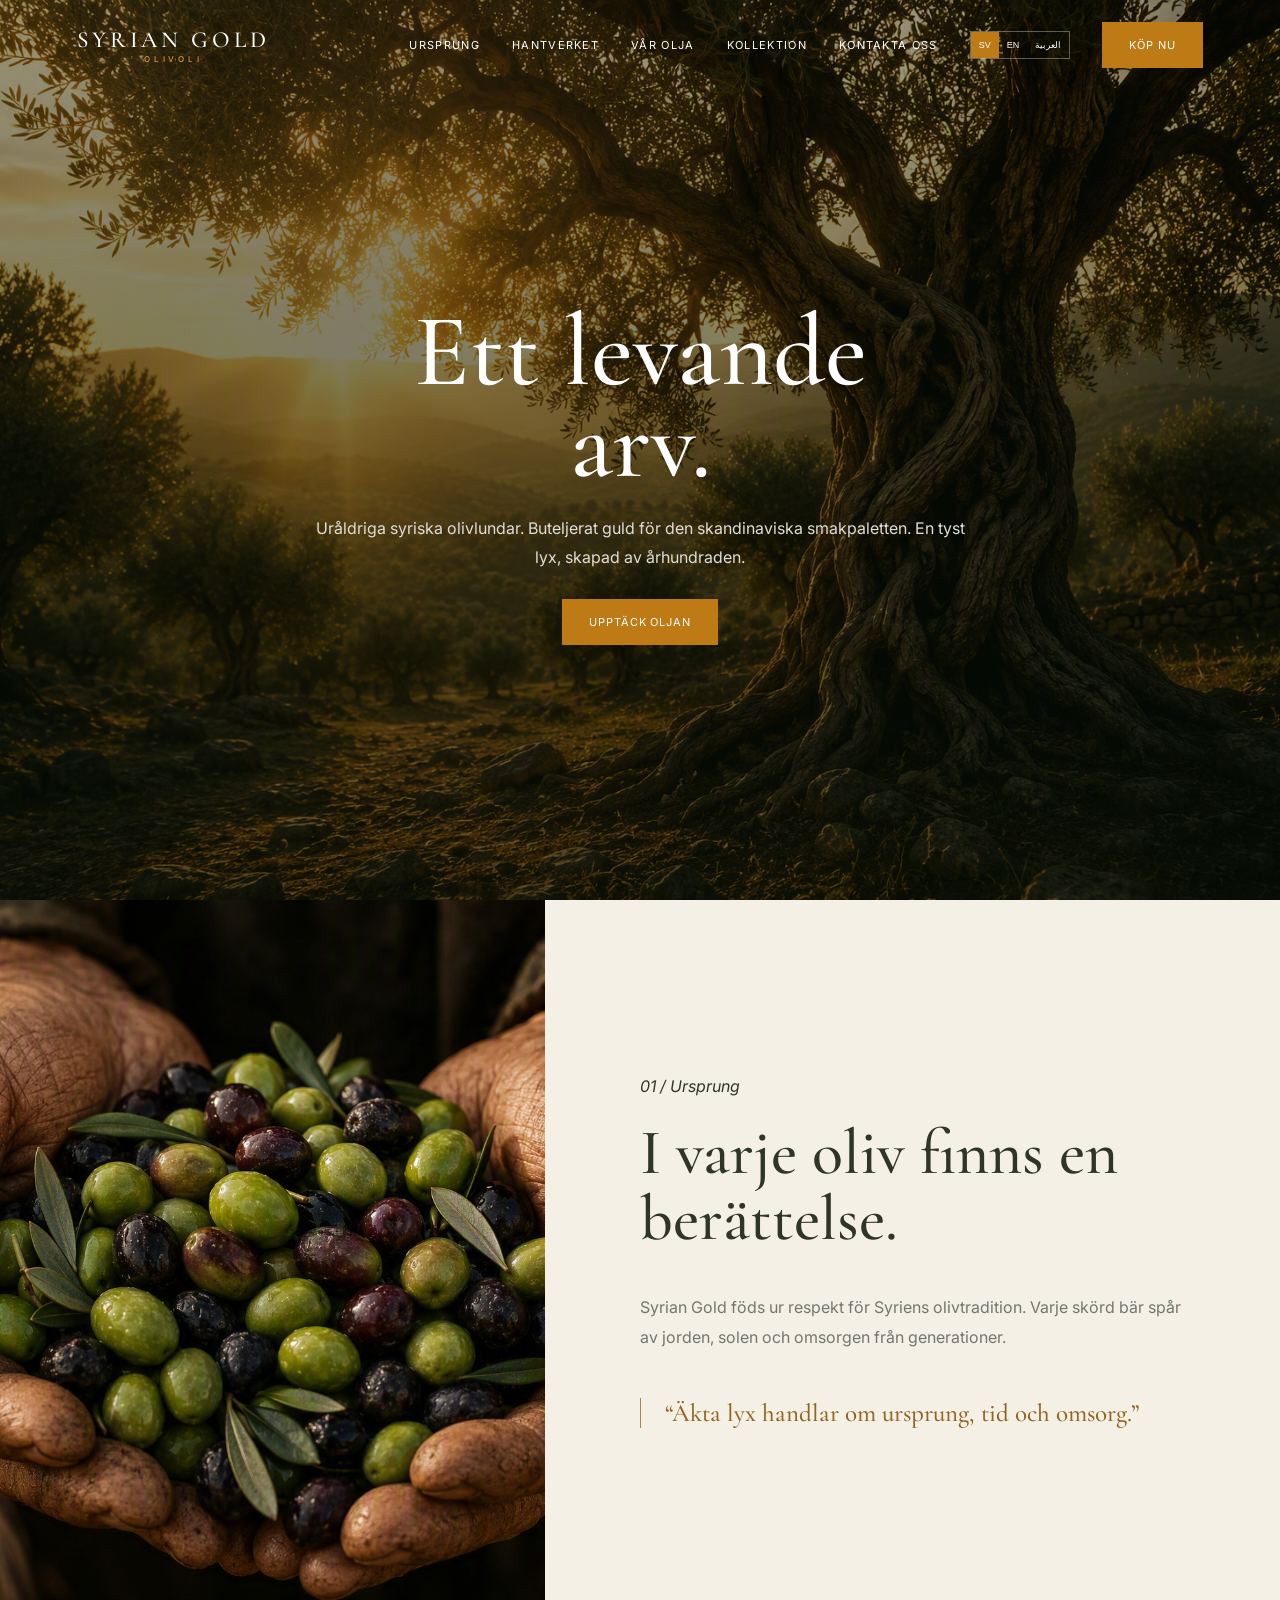
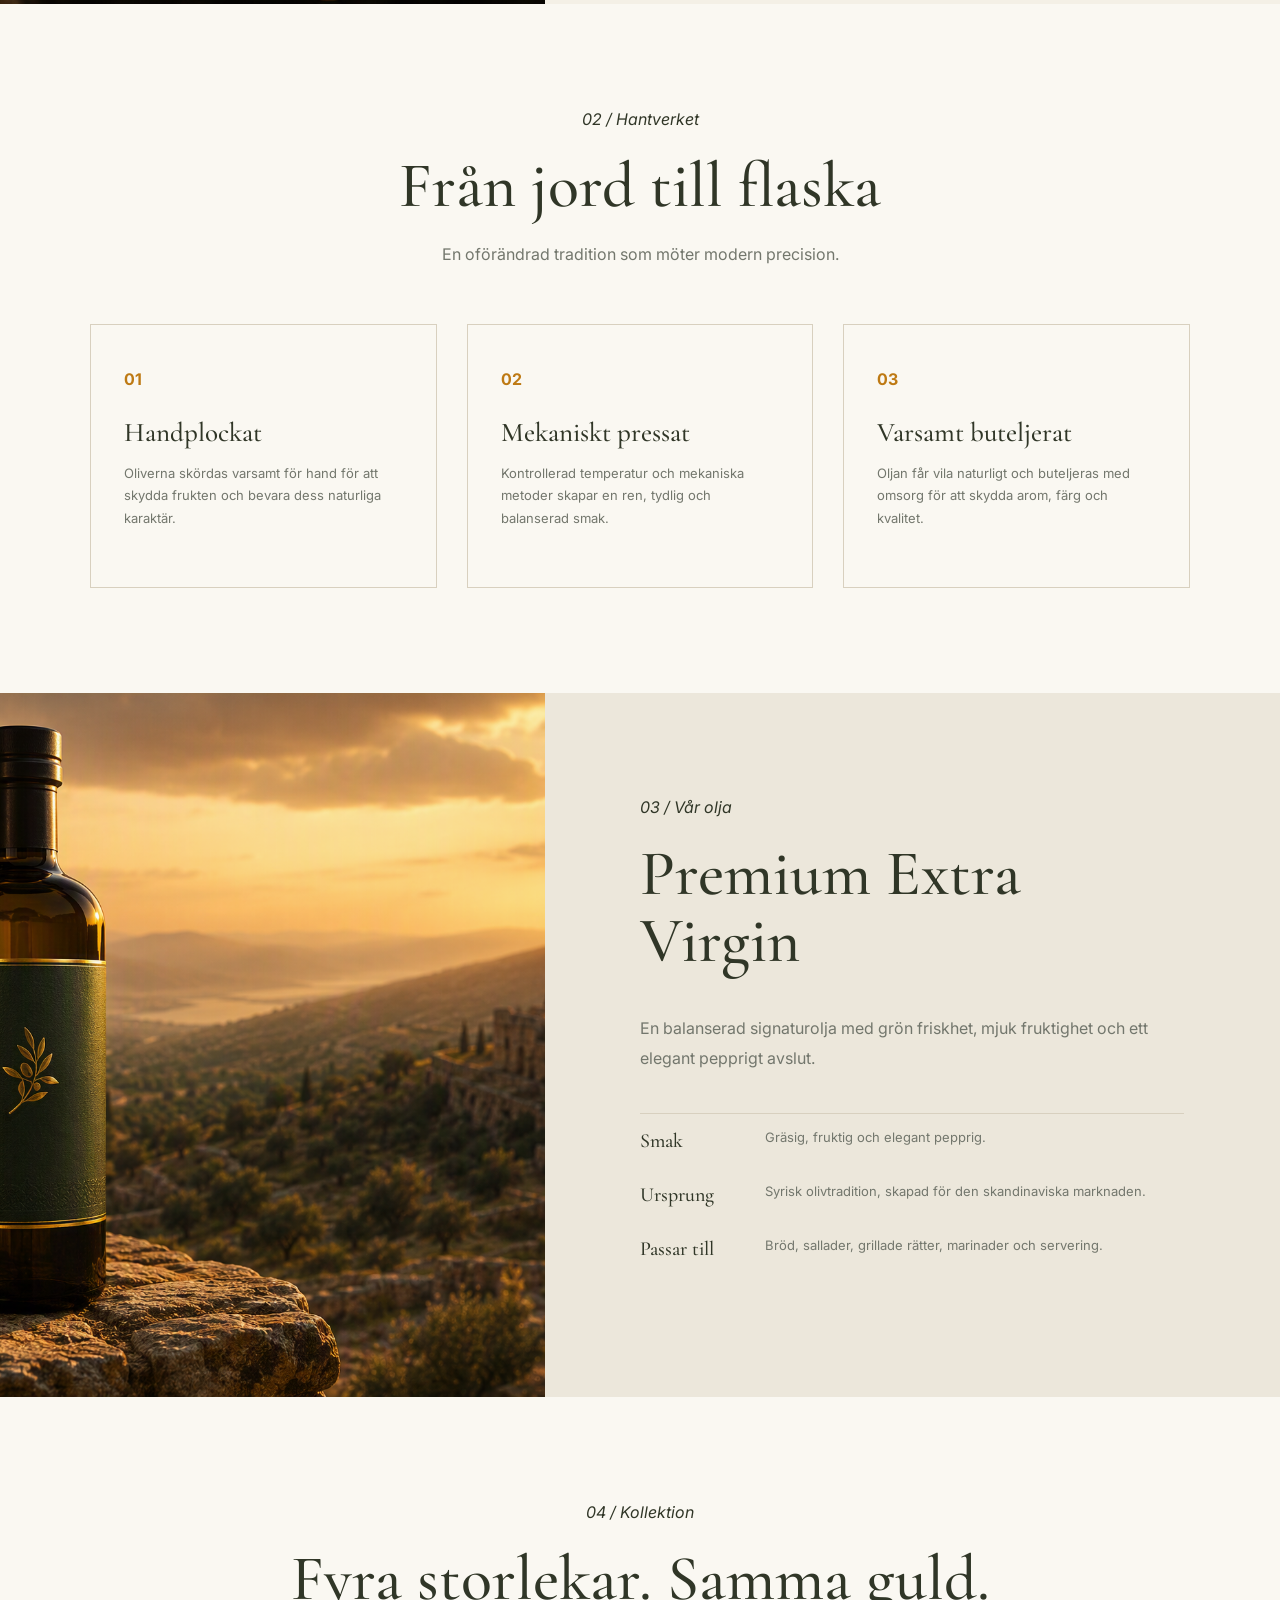
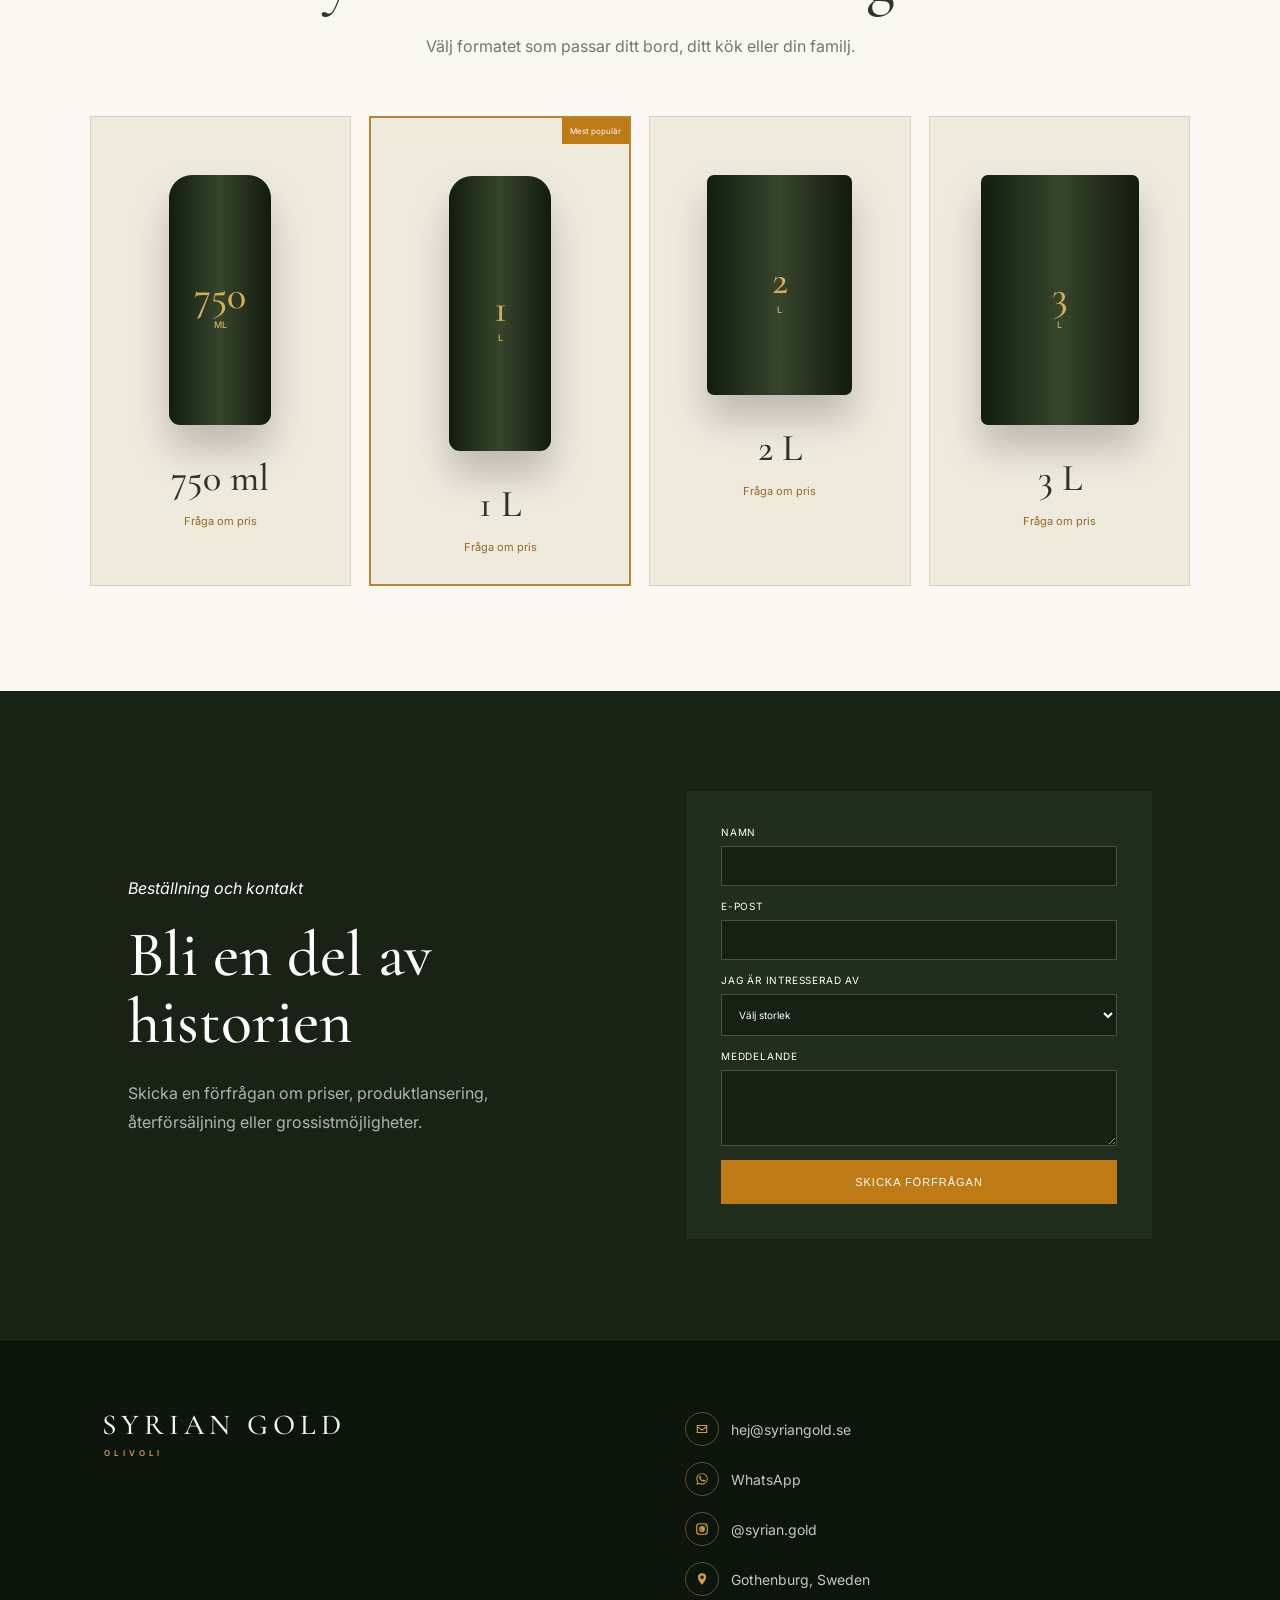
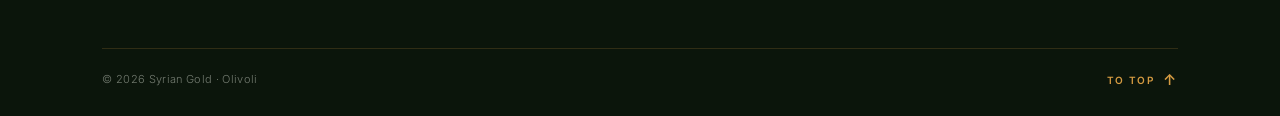
==== commit b9c2b87f: "asd" ====
--- a/index.html
+++ b/index.html
@@ -127,9 +127,6 @@
         <small>OLIVOLI</small>
       </a>
 
-      <p data-t="footer">
-        Uråldrig tradition, buteljerad för modern gastronomi.
-      </p>
     </div>
 
     <div class="footer-contact">
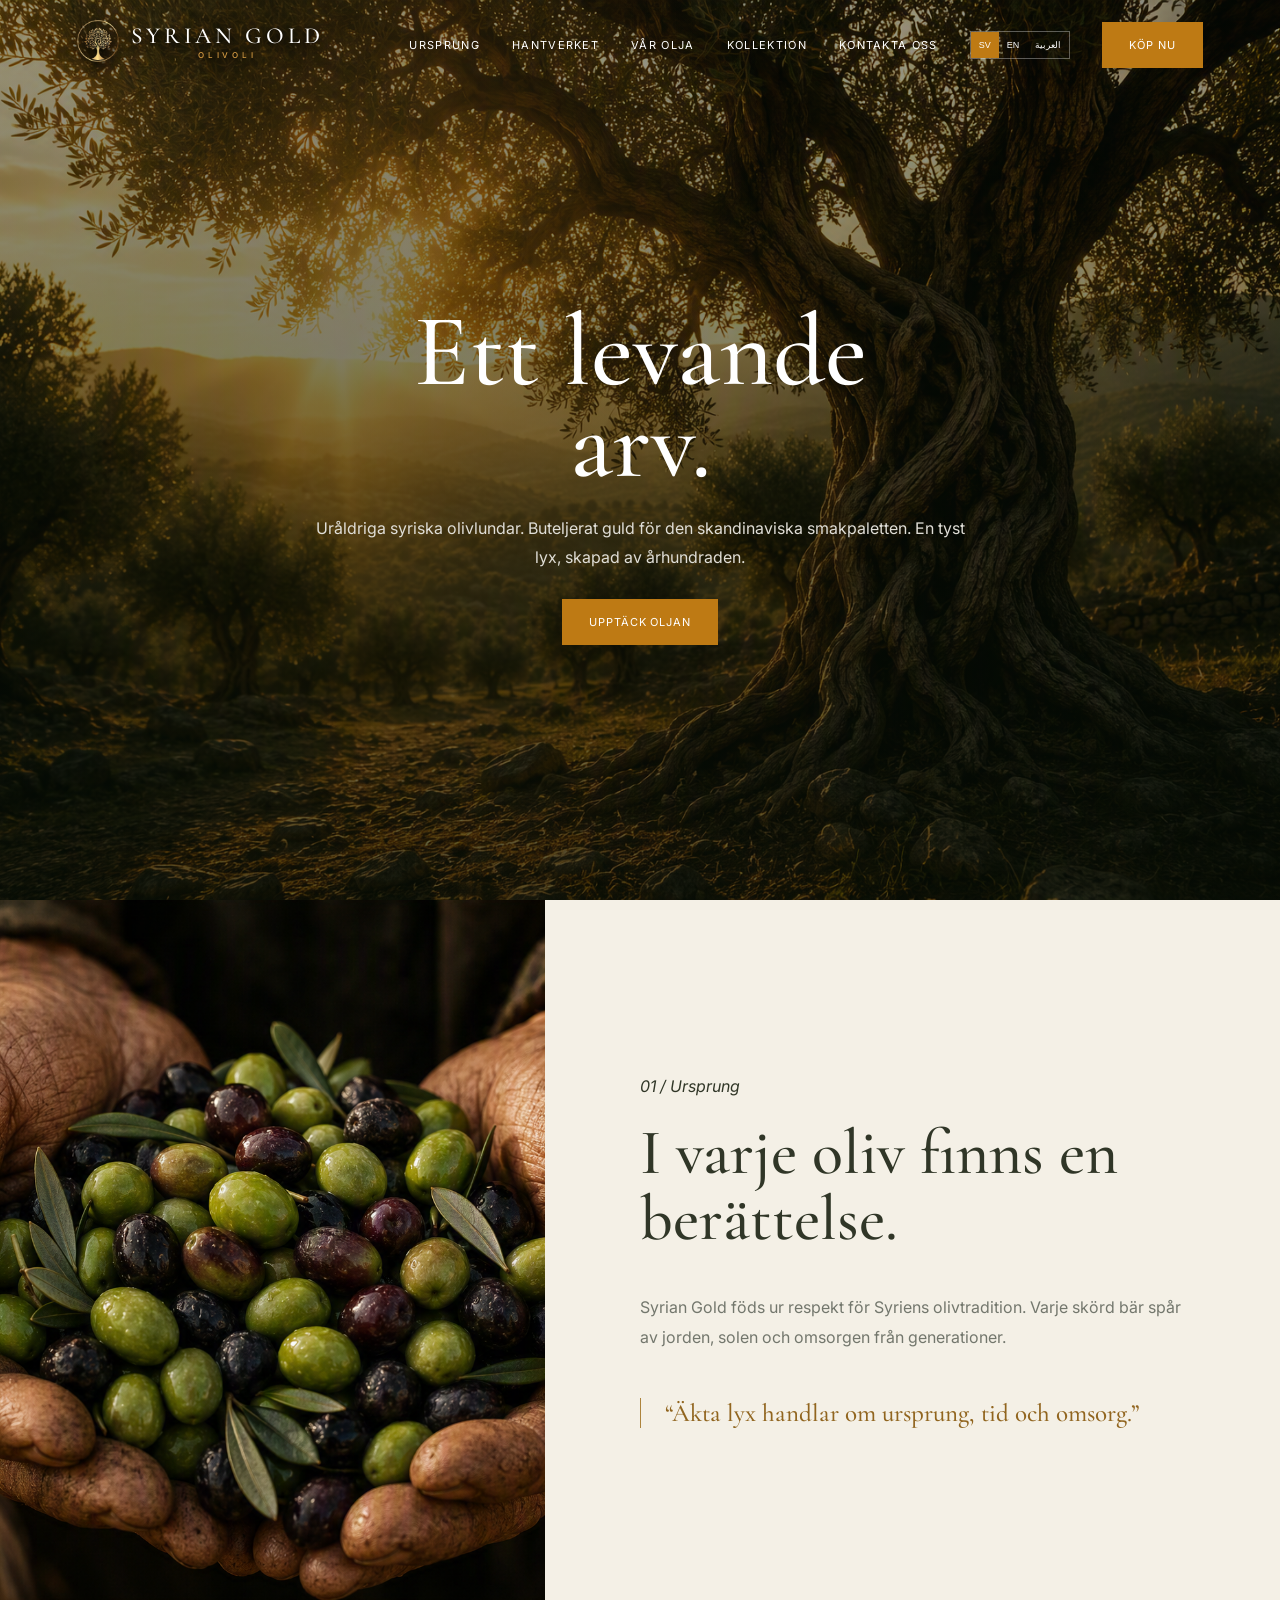
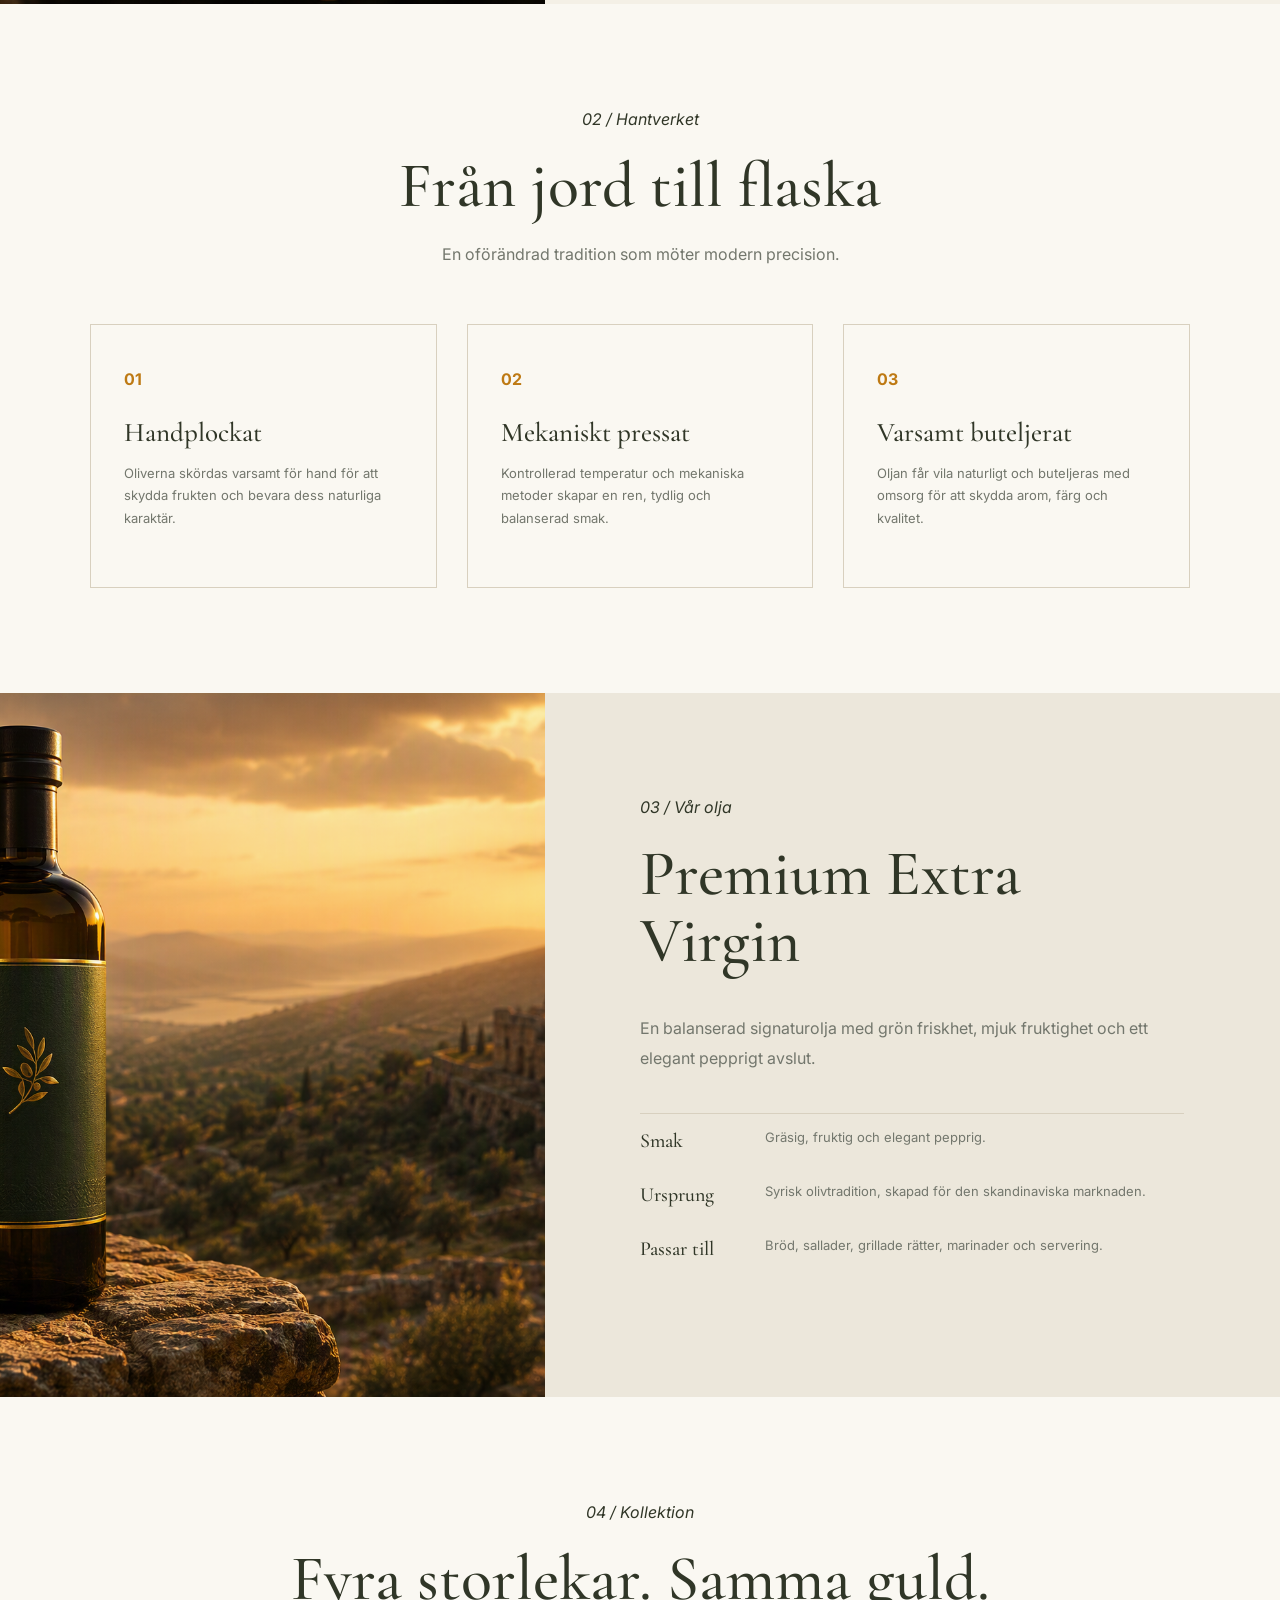
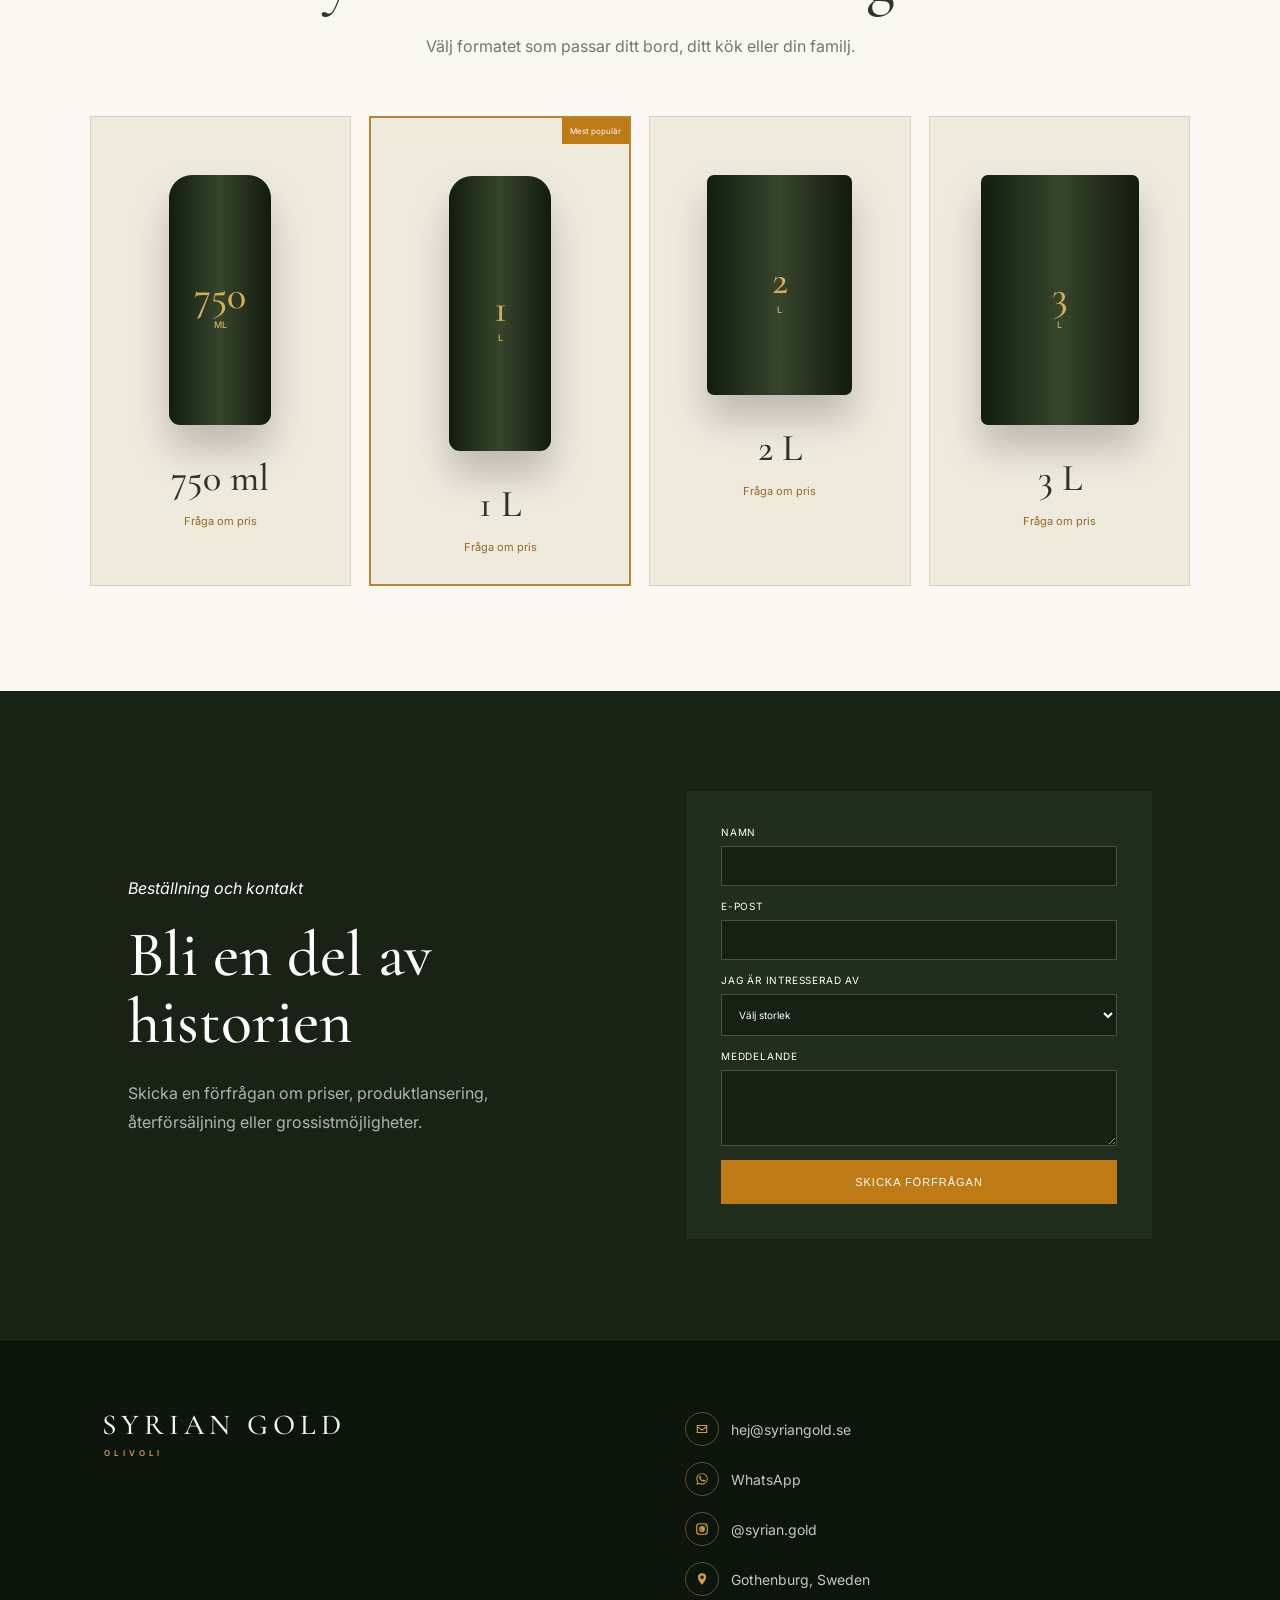
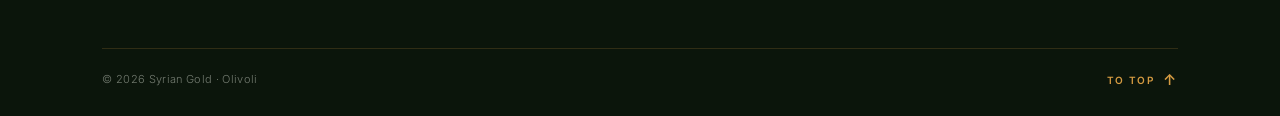
==== commit 4877dc61: "sad" ====
--- a/index.html
+++ b/index.html
@@ -12,7 +12,14 @@
 </head>
 <body>
   <header>
-    <a class="logo" href="#top">SYRIAN GOLD<small>OLIVOLI</small></a>
+    <div class="brand">
+      <img src="assets/logo1.png" alt="Olive branch" class="brand-image">
+
+      <a class="logo" href="#top">
+        SYRIAN GOLD
+        <small>OLIVOLI</small>
+      </a>
+    </div>
     <button class="menu" type="button" aria-label="Oppna meny" aria-expanded="false" aria-controls="main-navigation">☰</button>
     <nav id="main-navigation" aria-label="Huvudmeny">
       <a href="#origin" data-t="origin">Ursprung</a>
--- a/style.css
+++ b/style.css
@@ -57,13 +57,10 @@
     width: 100%;
     height: 90px;
     padding: 0 6%;
-
     display: flex;
     align-items: center;
     gap: 32px;
-
     color: #fff;
-
     direction: ltr !important;
     text-align: left;
 }
@@ -1100,4 +1097,32 @@
 
         direction: ltr !important;
     }
+}
+
+.brand {
+    position: fixed;
+    top: 20px;
+    left: 6%;
+    z-index: 1000;
+
+    display: flex;
+    align-items: center;
+    gap: 12px;
+
+    filter: drop-shadow(0 5px 8px rgba(0, 0, 0, 0.95))
+            drop-shadow(0 2px 3px rgba(0, 0, 0, 0.9));
+}
+
+.brand-image {
+    width: 42px;
+    height: 42px;
+    object-fit: contain;
+
+    
+}
+
+.logo {
+  display: flex;
+  flex-direction: column;
+  text-decoration: none;
 }
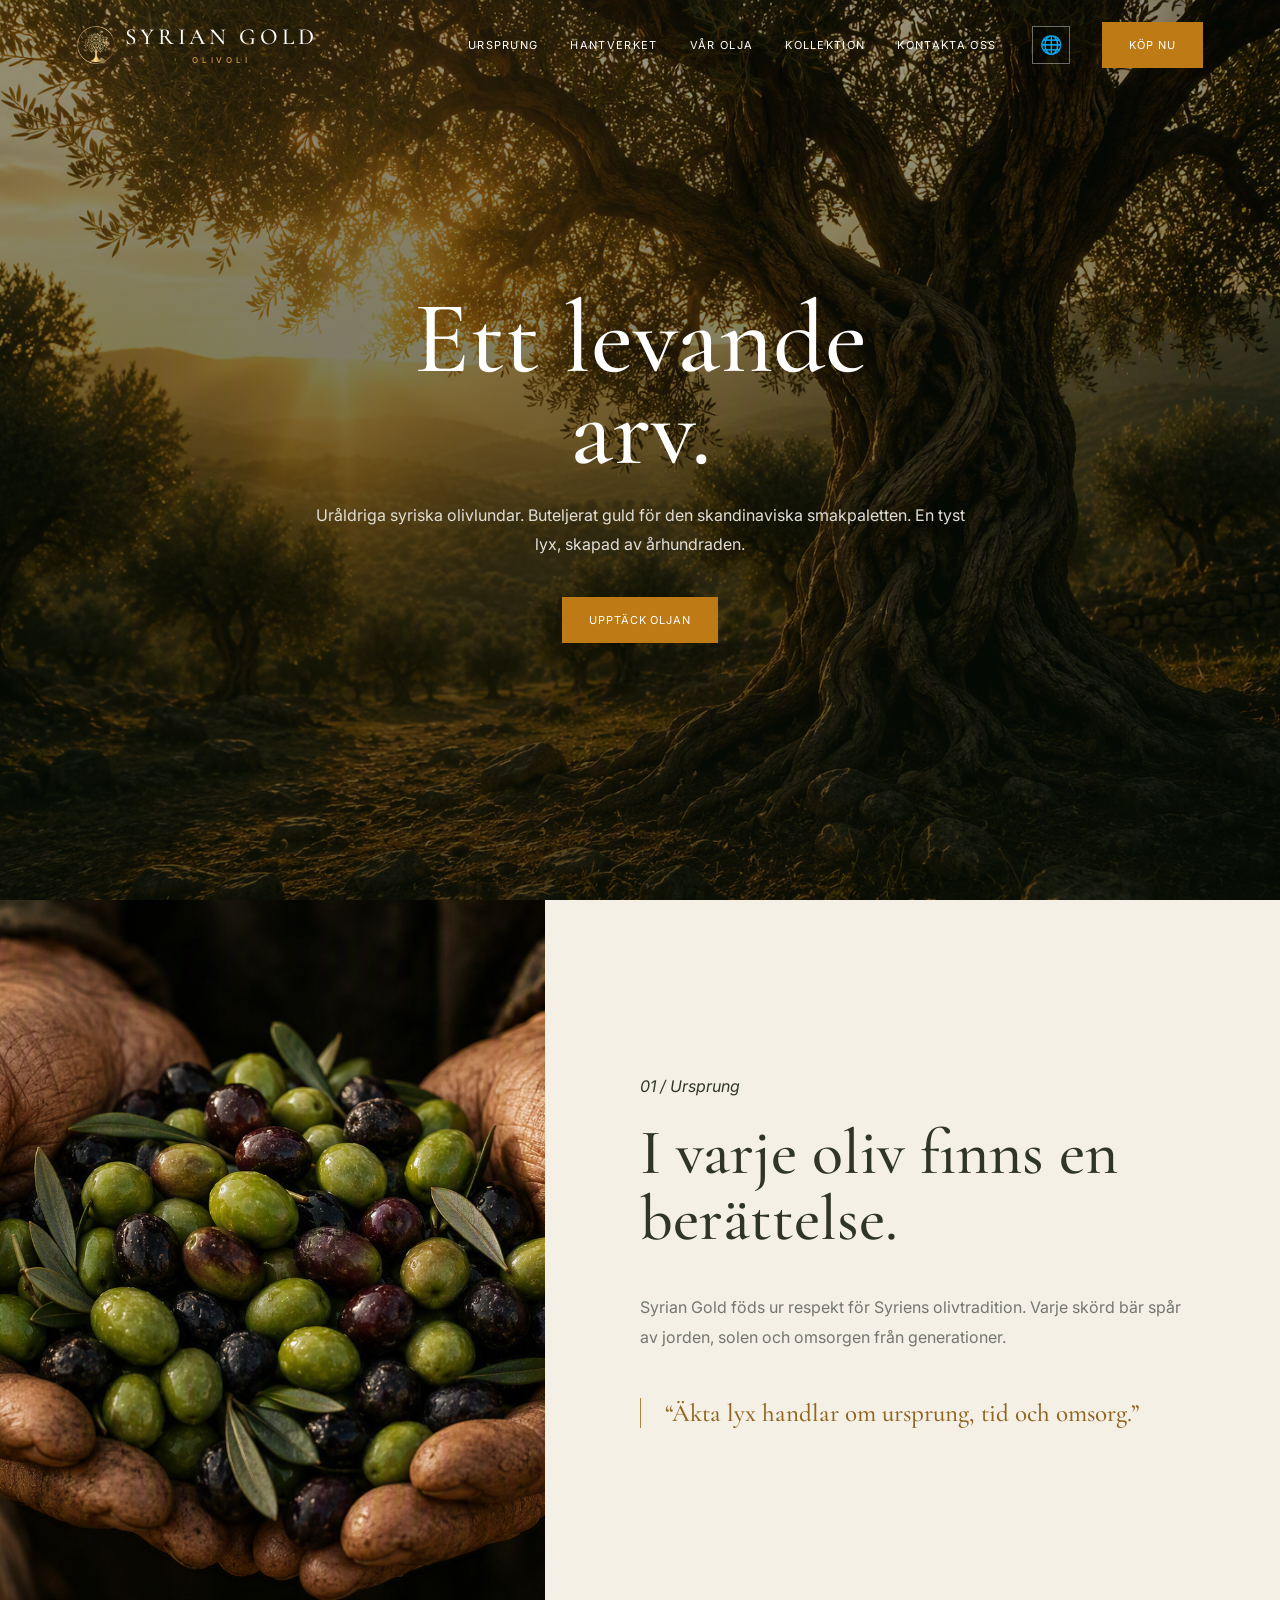
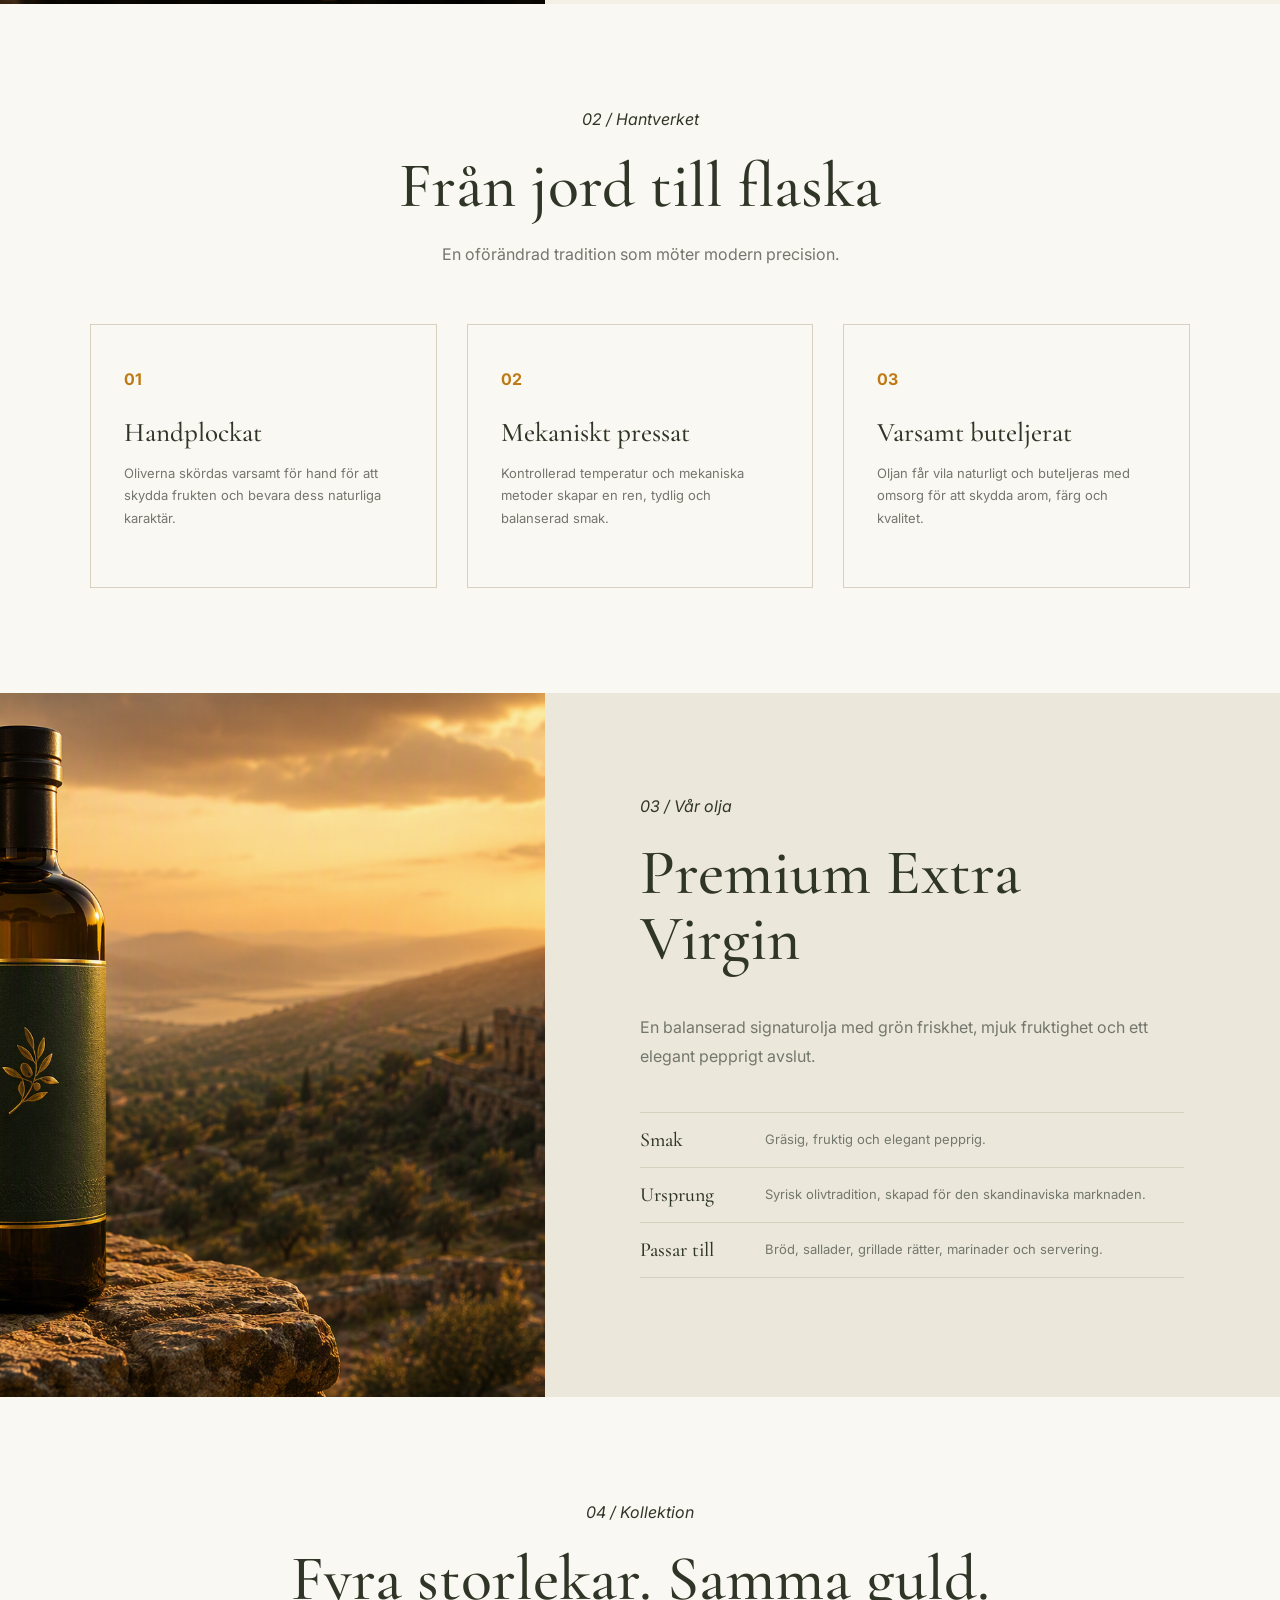
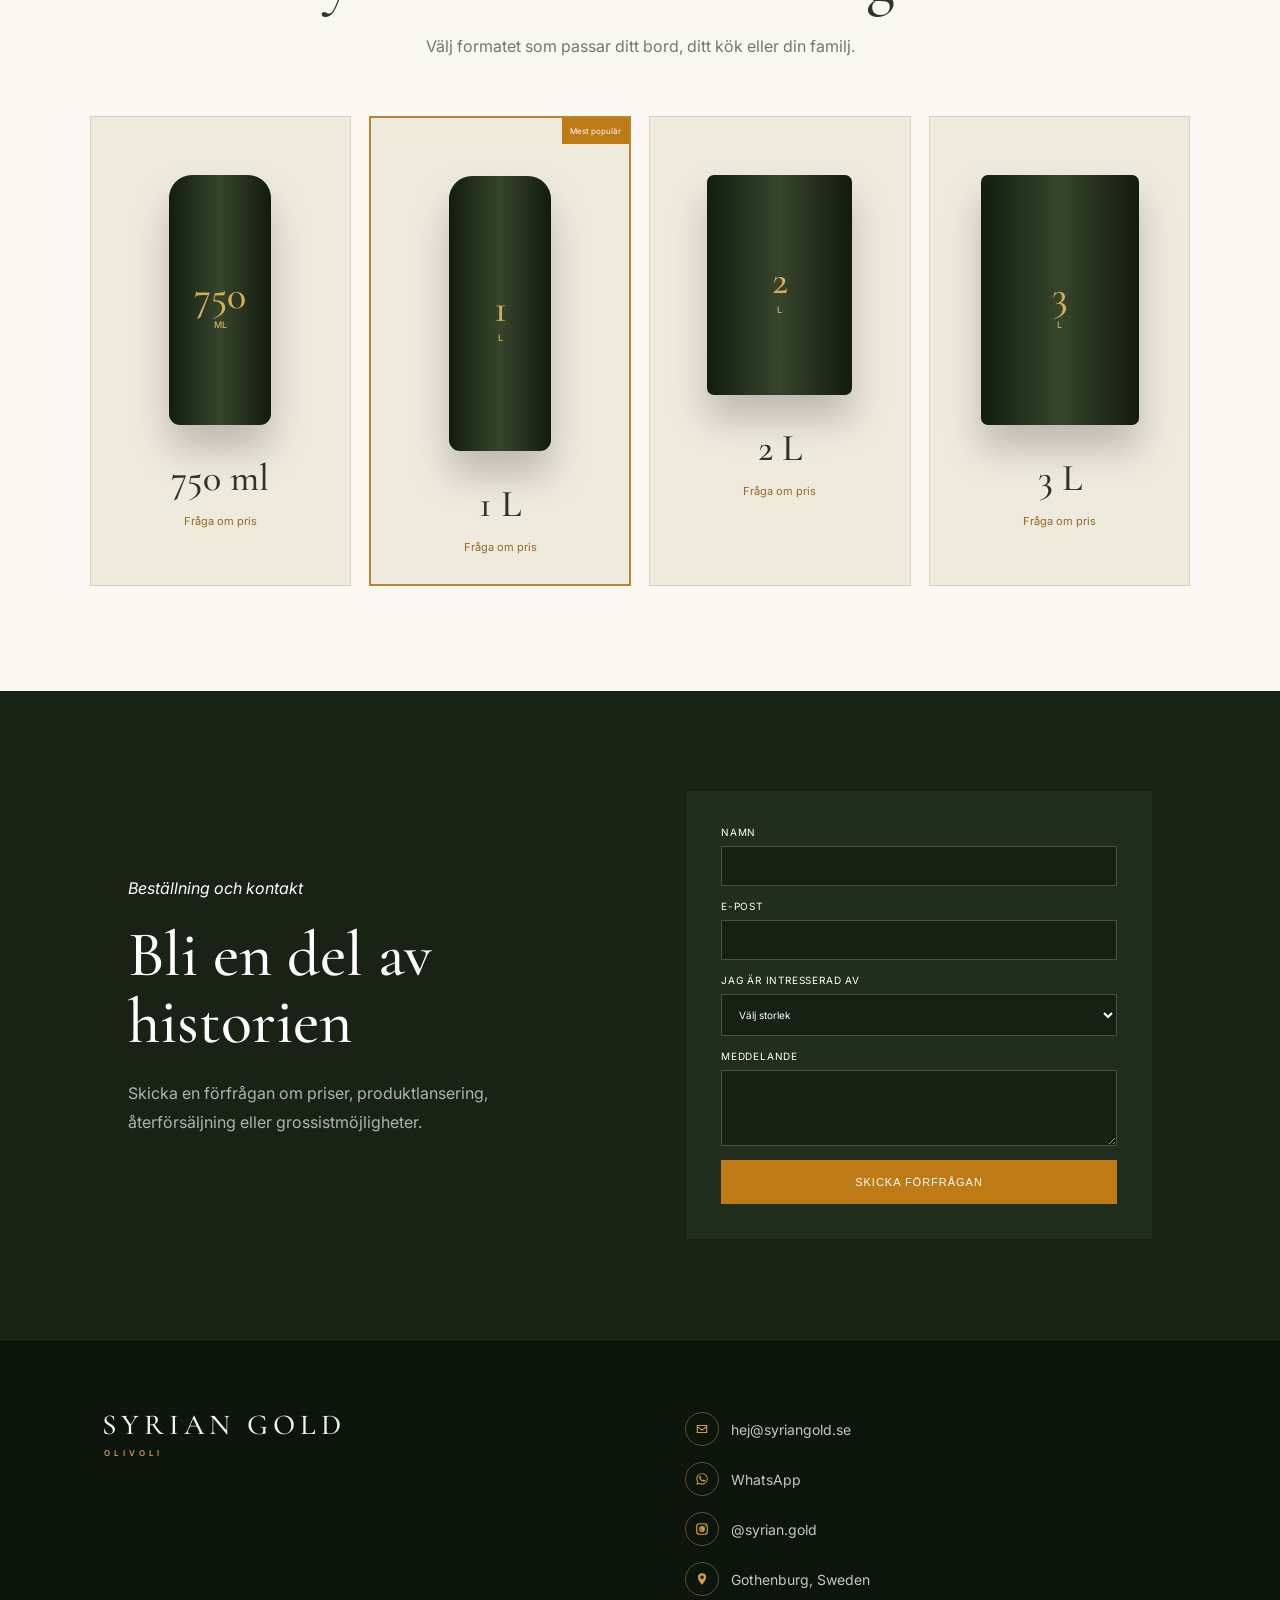
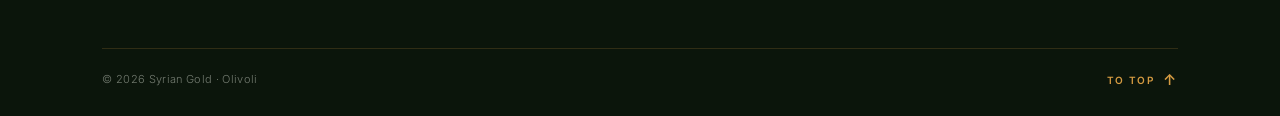
==== commit b6dc3c41: "asd" ====
--- a/index.html
+++ b/index.html
@@ -28,11 +28,22 @@
       <a href="#shop" data-t="collection">Kollektion</a>
       <a href="#contact" data-t="contactNav">Kontakta oss</a>
     </nav>
-    <div class="langs" aria-label="Valj sprak">
-      <button type="button" data-lang="sv">SV</button>
-      <button type="button" data-lang="en">EN</button>
-      <button type="button" data-lang="ar">العربية</button>
-    </div>
+<div class="language-picker">
+    <button
+        class="language-toggle"
+        type="button"
+        aria-label="Choose language"
+        aria-expanded="false"
+    >
+        🌐
+    </button>
+
+    <div class="language-menu">
+        <button type="button" data-lang="sv">SV</button>
+        <button type="button" data-lang="en">EN</button>
+        <button type="button" data-lang="ar">العربية</button>
+    </div>
+</div>
     <a class="button" href="#shop" data-t="buy">Kop nu</a>
   </header>
 
--- a/style.css
+++ b/style.css
@@ -1,34 +1,34 @@
 :root {
-    --g: #182315;
-    --g2: #26321f;
-    --gold: #be7a14;
-    --gold-light: #d59b42;
-    --paper: #f4f0e6;
-    --ink: #303627;
-    --muted: #73776d;
-    --line: #d8d0bf;
-}
-
-/* =========================
+  --g: #182315;
+  --g2: #26321f;
+  --gold: #be7a14;
+  --gold-light: #d59b42;
+  --paper: #f4f0e6;
+  --ink: #303627;
+  --muted: #73776d;
+  --line: #d8d0bf;
+}
+
+/* =========================================================
    GLOBAL
-========================= */
+========================================================= */
 
 * {
-    box-sizing: border-box;
+  box-sizing: border-box;
 }
 
 html {
-    scroll-behavior: smooth;
-    direction: ltr !important;
+  scroll-behavior: smooth;
+  direction: ltr !important;
 }
 
 body {
-    margin: 0;
-    background: var(--paper);
-    color: var(--ink);
-    font-family: Inter, sans-serif;
-    overflow-x: hidden;
-    direction: ltr !important;
+  margin: 0;
+  background: var(--paper);
+  color: var(--ink);
+  font-family: Inter, sans-serif;
+  overflow-x: hidden;
+  direction: ltr !important;
 }
 
 h1,
@@ -37,182 +37,339 @@
 .logo,
 blockquote,
 dt {
-    font-family: "Cormorant Garamond", serif;
-    font-weight: 500;
+  font-family: "Cormorant Garamond", serif;
+  font-weight: 500;
 }
 
 a {
-    color: inherit;
-    text-decoration: none;
-}
-
-/* =========================
+  color: inherit;
+  text-decoration: none;
+}
+
+/* =========================================================
    HEADER
-   ALWAYS LTR
-========================= */
+   Always LTR
+========================================================= */
 
 header {
-    position: absolute;
-    z-index: 20;
-    width: 100%;
-    height: 90px;
-    padding: 0 6%;
-    display: flex;
-    align-items: center;
-    gap: 32px;
-    color: #fff;
-    direction: ltr !important;
-    text-align: left;
+  position: absolute;
+  top: 0;
+  left: 0;
+  z-index: 2000;
+
+  width: 100%;
+  height: 90px;
+  padding: 0 6%;
+
+  display: flex;
+  align-items: center;
+  gap: 32px;
+
+  color: #fff;
+  direction: ltr !important;
+  text-align: left;
+
+  pointer-events: none;
+}
+
+header > * {
+  pointer-events: auto;
 }
 
 header * {
-    direction: ltr !important;
+  direction: ltr !important;
+}
+
+/* =========================================================
+   BRAND
+========================================================= */
+
+.brand {
+  display: flex;
+  align-items: center;
+  gap: 10px;
+
+  flex-shrink: 0;
+
+  direction: ltr !important;
+}
+
+.brand-image {
+  width: 38px;
+  height: 38px;
+  object-fit: contain;
+  display: block;
 }
 
 .logo {
-    display: grid;
-    font-size: 23px;
-    letter-spacing: 0.17em;
-    text-align: left;
+  display: grid;
+
+  font-size: 23px;
+  line-height: 1;
+
+  letter-spacing: 0.17em;
+  text-align: left;
+
+  color: #fff;
+  white-space: nowrap;
 }
 
 .logo small {
-    color: var(--gold-light);
-    font: 500 8px Inter, sans-serif;
-    letter-spacing: 0.46em;
-    text-align: center;
-}
+  margin-top: 6px;
+
+  color: var(--gold-light);
+
+  font: 500 8px Inter, sans-serif;
+  letter-spacing: 0.46em;
+
+  text-align: center;
+}
+
+/* =========================================================
+   NAVIGATION
+========================================================= */
 
 nav {
-    display: flex;
-    gap: 32px;
-    margin-left: auto;
-
-    direction: ltr !important;
+  display: flex;
+  align-items: center;
+  gap: 32px;
+
+  margin-left: auto;
+
+  direction: ltr !important;
 }
 
 nav a {
-    font-size: 11px;
-    text-transform: uppercase;
-    letter-spacing: 0.12em;
-    white-space: nowrap;
-}
-
-.langs {
-    display: flex;
-    border: 1px solid rgba(255, 255, 255, 0.33);
-
-    direction: ltr !important;
-}
-
-.langs button {
-    padding: 8px;
-    border: 0;
-    background: none;
-    color: #fff;
-    font-size: 9px;
-    cursor: pointer;
-}
-
-.langs .active {
-    background: var(--gold);
-}
+  font-size: 11px;
+  text-transform: uppercase;
+  letter-spacing: 0.12em;
+  white-space: nowrap;
+
+  color: #fff;
+
+  transition:
+    color 0.25s ease,
+    opacity 0.25s ease;
+}
+
+nav a:hover {
+  color: var(--gold-light);
+}
+
+/* =========================================================
+   LANGUAGE PICKER
+========================================================= */
+
+.language-picker {
+  position: relative;
+  z-index: 2100;
+
+  margin-left: 4px;
+
+  direction: ltr !important;
+}
+
+.language-toggle {
+  width: 38px;
+  height: 38px;
+
+  display: grid;
+  place-items: center;
+
+  padding: 0;
+
+  border: 1px solid rgba(255, 255, 255, 0.4);
+
+  background: rgba(0, 0, 0, 0.18);
+  color: #fff;
+
+  font-size: 18px;
+
+  cursor: pointer;
+
+  transition:
+    background-color 0.25s ease,
+    border-color 0.25s ease;
+}
+
+.language-toggle:hover {
+  background: rgba(0, 0, 0, 0.4);
+  border-color: rgba(255, 255, 255, 0.75);
+}
+
+.language-menu {
+  position: absolute;
+  top: calc(100% + 8px);
+  right: 0;
+
+  min-width: 110px;
+
+  display: none;
+  flex-direction: column;
+
+  padding: 6px;
+
+  background: rgba(11, 21, 11, 0.97);
+
+  border: 1px solid rgba(255, 255, 255, 0.2);
+
+  box-shadow: 0 10px 30px rgba(0, 0, 0, 0.5);
+
+  direction: ltr !important;
+}
+
+.language-menu.open {
+  display: flex;
+}
+
+.language-menu button {
+  width: 100%;
+
+  padding: 10px 14px;
+
+  border: 0;
+
+  background: transparent;
+  color: #fff;
+
+  text-align: left;
+
+  font-family: Inter, sans-serif;
+  font-size: 10px;
+
+  cursor: pointer;
+
+  direction: ltr !important;
+}
+
+.language-menu button:hover,
+.language-menu button.active {
+  background: var(--gold);
+}
+
+/* =========================================================
+   BUTTONS
+========================================================= */
 
 .button,
 .gold {
-    padding: 16px 27px;
-    border: 0;
-    background: var(--gold);
-    color: #fff;
-
-    font-size: 11px;
-    text-transform: uppercase;
-    letter-spacing: 0.09em;
-
-    cursor: pointer;
-
-    transition:
-        background-color 0.3s ease,
-        box-shadow 0.3s ease,
-        transform 0.3s ease;
+  display: inline-block;
+
+  padding: 16px 27px;
+
+  border: 0;
+
+  background: var(--gold);
+  color: #fff;
+
+  font-size: 11px;
+
+  text-transform: uppercase;
+  letter-spacing: 0.09em;
+
+  cursor: pointer;
+
+  transition:
+    background-color 0.3s ease,
+    box-shadow 0.3s ease,
+    transform 0.3s ease;
 }
 
 .button:hover,
 .gold:hover {
-    background: #d18a1a;
-    box-shadow: 0 15px 35px rgba(0, 0, 0, 0.27);
-    transform: translateY(-3px);
-}
+  background: #d18a1a;
+
+  box-shadow: 0 15px 35px rgba(0, 0, 0, 0.27);
+
+  transform: translateY(-3px);
+}
+
+/* =========================================================
+   HAMBURGER
+========================================================= */
 
 .menu {
-    display: none;
-}
-
-/* =========================
+  display: none;
+
+  border: 0;
+  background: none;
+  color: #fff;
+
+  cursor: pointer;
+
+  direction: ltr !important;
+}
+
+/* =========================================================
    HERO
-========================= */
+========================================================= */
 
 .hero {
-    position: relative;
-    height: 100vh;
-    min-height: 700px;
-
-    display: grid;
-    place-items: center;
-
-    background: url("assets/hero.jpg") center / cover no-repeat;
-
-    color: #fff;
-    text-align: center;
-
-    direction: ltr !important;
+  position: relative;
+
+  height: 100vh;
+  min-height: 700px;
+
+  display: grid;
+  place-items: center;
+
+  background: url("assets/hero.jpg") center / cover no-repeat;
+
+  color: #fff;
+
+  text-align: center;
+
+  direction: ltr !important;
 }
 
 .overlay {
-    position: absolute;
-    inset: 0;
-
-    background:
-        linear-gradient(
-            rgba(7, 16, 6, 0.4),
-            rgba(7, 16, 6, 0.63)
-        ),
-        radial-gradient(
-            circle at 28% 15%,
-            rgba(199, 130, 40, 0.25),
-            transparent 34%
-        );
+  position: absolute;
+  inset: 0;
+
+  background:
+    linear-gradient(
+      rgba(7, 16, 6, 0.4),
+      rgba(7, 16, 6, 0.63)
+    ),
+    radial-gradient(
+      circle at 28% 15%,
+      rgba(199, 130, 40, 0.25),
+      transparent 34%
+    );
 }
 
 .hero-copy {
-    position: relative;
-    width: min(760px, 90%);
-
-    direction: ltr;
+  position: relative;
+
+  width: min(760px, 90%);
+
+  direction: ltr !important;
 }
 
 .hero h1 {
-    margin: 35px 0 25px;
-
-    font-size: clamp(62px, 8vw, 110px);
-    line-height: 0.9;
+  margin: 35px 0 25px;
+
+  font-size: clamp(62px, 8vw, 110px);
+
+  line-height: 0.9;
 }
 
 .hero-copy span {
-    display: block;
-    max-width: 650px;
-    margin: 0 auto 38px;
-
-    color: #e0ded7;
-    line-height: 1.8;
-}
-
-/* =========================
-   MAIN ARABIC TEXT
-   ONLY TEXT CHANGES DIRECTION
-========================= */
-
-/* Arabic typography */
+  display: block;
+
+  max-width: 650px;
+
+  margin: 0 auto 38px;
+
+  color: #e0ded7;
+
+  line-height: 1.8;
+}
+
+/* =========================================================
+   ARABIC TYPOGRAPHY
+========================================================= */
+
 html[lang="ar"] main h1,
 html[lang="ar"] main h2,
 html[lang="ar"] main h3,
@@ -223,30 +380,32 @@
 html[lang="ar"] main dd,
 html[lang="ar"] main label,
 html[lang="ar"] main option {
-    font-family: "Noto Kufi Arabic", sans-serif;
+  font-family: "Noto Kufi Arabic", sans-serif;
 }
 
 /* Arabic hero text */
+
 html[lang="ar"] .hero-copy {
-    direction: rtl;
+  direction: rtl !important;
 }
 
 html[lang="ar"] .hero h1 {
-    text-align: center;
-    direction: rtl;
+  direction: rtl !important;
+  text-align: center;
 }
 
 html[lang="ar"] .hero-copy span {
-    direction: rtl;
-    text-align: center;
-}
-
-/* Arabic normal sections */
+  direction: rtl !important;
+  text-align: center;
+}
+
+/* Arabic sections */
+
 html[lang="ar"] .copy,
 html[lang="ar"] .heading,
 html[lang="ar"] .contact > div,
 html[lang="ar"] .contact form {
-    direction: rtl;
+  direction: rtl !important;
 }
 
 html[lang="ar"] .copy h2,
@@ -259,870 +418,1075 @@
 html[lang="ar"] .contact h2,
 html[lang="ar"] .contact p,
 html[lang="ar"] .contact label {
-    direction: rtl;
-    text-align: right;
-}
-
-/* =========================
+  direction: rtl !important;
+  text-align: right;
+}
+
+/* =========================================================
    SPLIT SECTIONS
-   LAYOUT ALWAYS LTR
-========================= */
+   Layout always LTR
+========================================================= */
 
 .split {
-    display: grid;
-    grid-template-columns: 1fr 1.35fr;
-    min-height: 700px;
-
-    direction: ltr !important;
+  display: grid;
+
+  grid-template-columns: 1fr 1.35fr;
+
+  min-height: 700px;
+
+  direction: ltr !important;
 }
 
 .photo {
-    min-height: 700px;
-    overflow: hidden;
+  min-height: 700px;
+
+  overflow: hidden;
 }
 
 .photo img {
-    width: 100%;
-    height: 100%;
-    min-height: 700px;
-
-    object-fit: cover;
-
-    transform: scale(1.09);
-
-    transition:
-        transform 1.4s cubic-bezier(0.22, 1, 0.36, 1);
+  width: 100%;
+  height: 100%;
+
+  min-height: 700px;
+
+  object-fit: cover;
+
+  transform: scale(1.09);
+
+  transition:
+    transform 1.4s cubic-bezier(0.22, 1, 0.36, 1);
 }
 
 .photo.visible img {
-    transform: scale(1);
+  transform: scale(1);
 }
 
 .copy {
-    padding: 11% 13%;
-
-    display: flex;
-    justify-content: center;
-    flex-direction: column;
+  padding: 11% 13%;
+
+  display: flex;
+  justify-content: center;
+
+  flex-direction: column;
 }
 
 .copy h2,
 .heading h2,
 .contact h2 {
-    margin: 24px 0;
-
-    font-size: clamp(45px, 5vw, 70px);
-    line-height: 1.04;
+  margin: 24px 0;
+
+  font-size: clamp(45px, 5vw, 70px);
+
+  line-height: 1.04;
 }
 
 .copy > p {
-    color: var(--muted);
-    line-height: 1.85;
+  color: var(--muted);
+
+  line-height: 1.85;
 }
 
 blockquote {
-    margin: 30px 0 0;
-    padding-left: 24px;
-
-    border-left: 1px solid #ad843d;
-    color: #91651f;
-
-    font-size: 25px;
+  margin: 30px 0 0;
+
+  padding-left: 24px;
+
+  border-left: 1px solid #ad843d;
+
+  color: #91651f;
+
+  font-size: 25px;
 }
 
 /* Arabic quote */
+
 html[lang="ar"] blockquote {
-    padding-left: 0;
-    padding-right: 24px;
-
-    border-left: 0;
-    border-right: 1px solid #ad843d;
-
-    text-align: right;
-}
-
-/* =========================
+  padding-left: 0;
+  padding-right: 24px;
+
+  border-left: 0;
+  border-right: 1px solid #ad843d;
+
+  text-align: right;
+}
+
+/* =========================================================
    PROCESS
-========================= */
+========================================================= */
 
 .process,
 .shop {
-    padding: 105px 7%;
-    background: #faf8f2;
-
-    direction: ltr !important;
+  padding: 105px 7%;
+
+  background: #faf8f2;
+
+  direction: ltr !important;
 }
 
 .heading {
-    max-width: 760px;
-    margin: auto;
-    text-align: center;
+  max-width: 760px;
+
+  margin: auto;
+
+  text-align: center;
 }
 
 .heading > p {
-    color: var(--muted);
+  color: var(--muted);
 }
 
 .cards {
-    display: grid;
-    grid-template-columns: repeat(3, 1fr);
-    gap: 30px;
-
-    max-width: 1400px;
-    margin: 60px auto 0;
-
-    direction: ltr !important;
+  display: grid;
+
+  grid-template-columns: repeat(3, 1fr);
+
+  gap: 30px;
+
+  max-width: 1400px;
+
+  margin: 60px auto 0;
+
+  direction: ltr !important;
 }
 
 .cards article {
-    min-height: 235px;
-    padding: 44px 33px;
-
-    border: 1px solid var(--line);
+  min-height: 235px;
+
+  padding: 44px 33px;
+
+  border: 1px solid var(--line);
+
+  background: transparent;
 }
 
 .cards b {
-    color: var(--gold);
+  color: var(--gold);
 }
 
 .cards h3 {
-    margin: 27px 0 13px;
-    font-size: 27px;
+  margin: 27px 0 13px;
+
+  font-size: 27px;
 }
 
 .cards p {
-    color: var(--muted);
-    font-size: 13px;
-    line-height: 1.75;
-}
-
-/* =========================
+  color: var(--muted);
+
+  font-size: 13px;
+
+  line-height: 1.75;
+}
+
+/* =========================================================
    OIL
-========================= */
+========================================================= */
 
 .bottle {
-    background: #ece7db;
+  background: #ece7db;
 }
 
 dl {
-    margin-top: 24px;
-    border-top: 1px solid var(--line);
+  margin-top: 24px;
+
+  border-top: 1px solid var(--line);
 }
 
 dl div {
-    display: grid;
-    grid-template-columns: 125px 1fr;
-    padding: 15px 0;
+  display: grid;
+
+  grid-template-columns: 125px 1fr;
+
+  padding: 15px 0;
+
+  border-bottom: 1px solid var(--line);
 }
 
 dt {
-    font-size: 20px;
+  font-size: 20px;
 }
 
 dd {
-    margin: 0;
-    color: var(--muted);
-    font-size: 13px;
+  margin: 0;
+
+  color: var(--muted);
+
+  font-size: 13px;
+  line-height: 1.7;
 }
 
 /* Arabic product details */
+
 html[lang="ar"] dl div {
-    direction: rtl;
+  direction: rtl !important;
+
+  grid-template-columns: 1fr 125px;
 }
 
 html[lang="ar"] dt,
 html[lang="ar"] dd {
-    text-align: right;
-}
-
-/* =========================
+  text-align: right;
+}
+
+/* =========================================================
    PRODUCTS
-========================= */
+========================================================= */
 
 .products {
-    display: grid;
-    grid-template-columns: repeat(4, 1fr);
-    gap: 18px;
-
-    margin-top: 60px;
-
-    direction: ltr !important;
+  display: grid;
+
+  grid-template-columns: repeat(4, 1fr);
+
+  gap: 18px;
+
+  margin-top: 60px;
+
+  direction: ltr !important;
 }
 
 .products article {
-    position: relative;
-
-    min-height: 470px;
-    padding: 28px;
-
-    border: 1px solid var(--line);
-    background: #efeade;
-
-    text-align: center;
-
-    transition:
-        box-shadow 0.3s ease,
-        transform 0.3s ease;
+  position: relative;
+
+  min-height: 470px;
+
+  padding: 28px;
+
+  border: 1px solid var(--line);
+
+  background: #efeade;
+
+  text-align: center;
+
+  transition:
+    box-shadow 0.3s ease,
+    transform 0.3s ease;
 }
 
 .products article:hover {
-    box-shadow: 0 25px 55px rgba(24, 35, 21, 0.14);
-    transform: translateY(-9px);
+  box-shadow: 0 25px 55px rgba(24, 35, 21, 0.14);
+
+  transform: translateY(-9px);
 }
 
 .featured {
-    border: 2px solid #b98532 !important;
+  border: 2px solid #b98532 !important;
 }
 
 .products em {
-    position: absolute;
-    top: 0;
-    right: 0;
-
-    padding: 8px;
-
-    background: var(--gold);
-    color: #fff;
-
-    font-size: 8px;
-    font-style: normal;
+  position: absolute;
+
+  top: 0;
+  right: 0;
+
+  padding: 8px;
+
+  background: var(--gold);
+
+  color: #fff;
+
+  font-size: 8px;
+
+  font-style: normal;
 }
 
 .pack {
-    width: 102px;
-    height: 250px;
-
-    margin: 30px auto;
-
-    display: flex;
-    flex-direction: column;
-    justify-content: center;
-
-    border-radius: 23px 23px 11px 11px;
-
-    background:
-        linear-gradient(
-            90deg,
-            #111d10,
-            #36452b,
-            #111b0f
-        );
-
-    color: #d5ad5c;
-
-    font: 500 40px "Cormorant Garamond", serif;
-
-    filter: drop-shadow(
-        0 24px 18px rgba(0, 0, 0, 0.2)
+  width: 102px;
+  height: 250px;
+
+  margin: 30px auto;
+
+  display: flex;
+
+  flex-direction: column;
+
+  justify-content: center;
+
+  border-radius: 23px 23px 11px 11px;
+
+  background:
+    linear-gradient(
+      90deg,
+      #111d10,
+      #36452b,
+      #111b0f
     );
+
+  color: #d5ad5c;
+
+  font: 500 40px "Cormorant Garamond", serif;
+
+  filter:
+    drop-shadow(
+      0 24px 18px rgba(0, 0, 0, 0.2)
+    );
 }
 
 .pack small {
-    font: 500 9px Inter, sans-serif;
+  font: 500 9px Inter, sans-serif;
 }
 
 .pack.tall {
-    height: 275px;
+  height: 275px;
 }
 
 .pack.tin {
-    width: 145px;
-    height: 220px;
-    border-radius: 7px;
+  width: 145px;
+  height: 220px;
+
+  border-radius: 7px;
 }
 
 .pack.big {
-    width: 158px;
-    height: 250px;
+  width: 158px;
+  height: 250px;
 }
 
 .products h3 {
-    margin: 8px;
-    font-size: 38px;
+  margin: 8px;
+
+  font-size: 38px;
 }
 
 .products a {
-    color: #95691f;
-    font-size: 11px;
-}
-
-/* =========================
+  color: #95691f;
+
+  font-size: 11px;
+}
+
+/* =========================================================
    CONTACT
-========================= */
+========================================================= */
 
 .contact {
-    padding: 100px 10%;
-
-    display: grid;
-    grid-template-columns: 1fr 1fr;
-
-    gap: 9%;
-
-    align-items: center;
-
-    background: var(--g);
-    color: #fff;
-
-    direction: ltr !important;
+  padding: 100px 10%;
+
+  display: grid;
+
+  grid-template-columns: 1fr 1fr;
+
+  gap: 9%;
+
+  align-items: center;
+
+  background: var(--g);
+
+  color: #fff;
+
+  direction: ltr !important;
 }
 
 .contact > div p {
-    color: #aeb4aa;
-    line-height: 1.8;
+  color: #aeb4aa;
+
+  line-height: 1.8;
 }
 
 .contact form {
-    padding: 35px;
-    background: #222e1d;
+  padding: 35px;
+
+  background: #222e1d;
 }
 
 .contact label {
-    display: grid;
-    gap: 8px;
-
-    margin-bottom: 14px;
-
-    font-size: 10px;
-    text-transform: uppercase;
-    letter-spacing: 0.08em;
+  display: grid;
+
+  gap: 8px;
+
+  margin-bottom: 14px;
+
+  font-size: 10px;
+
+  text-transform: uppercase;
+
+  letter-spacing: 0.08em;
 }
 
 .contact input,
 .contact select,
 .contact textarea {
-    width: 100%;
-    padding: 13px;
-
-    border: 1px solid #46513f;
-
-    background: #162113;
+  width: 100%;
+
+  padding: 13px;
+
+  border: 1px solid #46513f;
+
+  background: #162113;
+
+  color: #fff;
+
+  font: inherit;
+
+  outline: none;
+}
+
+.contact input:focus,
+.contact select:focus,
+.contact textarea:focus {
+  border-color: var(--gold-light);
+}
+
+.contact textarea {
+  resize: vertical;
+}
+
+.contact button {
+  width: 100%;
+}
+
+.hidden {
+  display: none;
+}
+
+/* =========================================================
+   FOOTER
+   Always LTR
+========================================================= */
+
+.site-footer {
+  display: block;
+
+  padding: 70px 8% 28px;
+
+  border-top: 1px solid rgba(190, 122, 20, 0.22);
+
+  background: #0b150b;
+
+  color: #afb3a9;
+
+  direction: ltr !important;
+
+  text-align: left;
+}
+
+.site-footer * {
+  direction: ltr !important;
+}
+
+.footer-content {
+  width: min(1100px, 100%);
+
+  margin: 0 auto;
+
+  display: grid;
+
+  grid-template-columns: 1fr 1fr;
+
+  align-items: start;
+
+  gap: 90px;
+
+  direction: ltr !important;
+}
+
+.footer-brand {
+  max-width: 440px;
+
+  text-align: left;
+}
+
+.footer-brand .logo {
+  display: inline-flex;
+
+  flex-direction: column;
+
+  align-items: flex-start;
+
+  color: #f7f1e6;
+
+  font-family: "Cormorant Garamond", serif;
+
+  font-size: 29px;
+
+  font-weight: 500;
+
+  line-height: 1;
+
+  letter-spacing: 0.17em;
+
+  direction: ltr !important;
+}
+
+.footer-brand .logo small {
+  display: block;
+
+  margin-top: 10px;
+  margin-left: 2px;
+
+  color: var(--gold-light);
+
+  font-family: Inter, sans-serif;
+
+  font-size: 8px;
+
+  font-weight: 600;
+
+  line-height: 1;
+
+  letter-spacing: 0.48em;
+
+  direction: ltr !important;
+}
+
+/* =========================================================
+   FOOTER CONTACT
+========================================================= */
+
+.footer-contact {
+  display: flex;
+
+  flex-direction: column;
+
+  align-items: flex-start;
+
+  gap: 12px;
+
+  direction: ltr !important;
+}
+
+.footer-contact-link {
+  width: fit-content;
+
+  min-height: 38px;
+
+  display: flex;
+
+  flex-direction: row;
+
+  align-items: center;
+
+  gap: 12px;
+
+  color: #c4c8c0;
+
+  font-family: Inter, sans-serif !important;
+
+  font-size: 14px;
+
+  line-height: 1.5;
+
+  text-decoration: none;
+
+  direction: ltr !important;
+}
+
+a.footer-contact-link {
+  transition:
+    color 0.25s ease,
+    transform 0.25s ease;
+}
+
+a.footer-contact-link:hover {
+  color: var(--gold-light);
+
+  transform: translateX(4px);
+}
+
+.footer-symbol {
+  width: 34px;
+  height: 34px;
+
+  min-width: 34px;
+  flex: 0 0 34px;
+
+  display: grid;
+  place-items: center;
+
+  overflow: hidden;
+
+  border: 1px solid rgba(213, 155, 66, 0.42);
+
+  border-radius: 50%;
+
+  color: var(--gold-light);
+
+  direction: ltr !important;
+
+  transition:
+    color 0.25s ease,
+    background-color 0.25s ease,
+    border-color 0.25s ease;
+}
+
+.footer-symbol svg {
+  display: block;
+
+  width: 14px;
+  height: 14px;
+
+  max-width: 14px;
+  max-height: 14px;
+
+  fill: currentColor;
+
+  direction: ltr !important;
+}
+
+.footer-contact-link > span:last-child {
+  display: inline-block;
+
+  white-space: nowrap;
+
+  direction: ltr !important;
+}
+
+a.footer-contact-link:hover .footer-symbol {
+  border-color: var(--gold-light);
+
+  background: var(--gold-light);
+
+  color: #0b150b;
+}
+
+/* =========================================================
+   FOOTER BOTTOM
+========================================================= */
+
+.footer-bottom {
+  width: min(1100px, 100%);
+
+  margin: 50px auto 0;
+
+  padding-top: 22px;
+
+  display: flex;
+
+  align-items: center;
+
+  justify-content: space-between;
+
+  gap: 25px;
+
+  border-top: 1px solid rgba(213, 155, 66, 0.18);
+
+  direction: ltr !important;
+}
+
+.footer-bottom small {
+  color: #737b70;
+
+  font-family: Inter, sans-serif !important;
+
+  font-size: 11px;
+
+  font-weight: 300;
+
+  line-height: 1.5;
+
+  letter-spacing: 0.03em;
+
+  direction: ltr !important;
+}
+
+.back-to-top {
+  display: inline-flex;
+
+  align-items: center;
+
+  gap: 9px;
+
+  color: var(--gold-light);
+
+  font-family: Inter, sans-serif !important;
+
+  font-size: 10px;
+
+  font-weight: 600;
+
+  text-transform: uppercase;
+
+  letter-spacing: 0.14em;
+
+  direction: ltr !important;
+
+  transition:
+    color 0.25s ease,
+    transform 0.25s ease;
+}
+
+.back-to-top span {
+  font-size: 15px;
+
+  line-height: 1;
+}
+
+.back-to-top:hover {
+  color: #f0b556;
+
+  transform: translateY(-2px);
+}
+
+/* =========================================================
+   TABLET
+========================================================= */
+
+@media (max-width: 1000px) {
+
+  header {
+    gap: 18px;
+  }
+
+  nav {
+    gap: 18px;
+  }
+
+  .button {
+    padding: 14px 18px;
+  }
+
+  .products {
+    grid-template-columns: repeat(2, 1fr);
+  }
+
+  .split {
+    grid-template-columns: 1fr 1fr;
+  }
+}
+
+/* =========================================================
+   MOBILE
+========================================================= */
+
+@media (max-width: 800px) {
+
+  header {
+    position: absolute;
+
+    height: 75px;
+
+    padding: 0 5%;
+
+    gap: 10px;
+
+    direction: ltr !important;
+  }
+
+  /* -------------------------------------------------------
+     BRAND
+     IMPORTANT:
+     position:absolute = moves with page
+     NOT fixed = does NOT stay on screen
+  ------------------------------------------------------- */
+
+  .brand {
+    position: absolute;
+
+    top: 14px;
+    left: 5%;
+
+    z-index: 2100;
+
+    display: flex;
+
+    align-items: center;
+
+    gap: 8px;
+
+    filter:
+      drop-shadow(0 4px 10px rgba(0, 0, 0, 1))
+      drop-shadow(0 2px 4px rgba(0, 0, 0, 1));
+  }
+
+  .brand-image {
+    width: 32px;
+    height: 32px;
+
+    object-fit: contain;
+  }
+
+  .brand .logo {
+    display: flex;
+
+    flex-direction: column;
+
+    font-size: 18px;
+
+    line-height: 1;
+
+    white-space: nowrap;
+  }
+
+  .brand .logo small {
+    font-size: 9px;
+  }
+
+  /* -------------------------------------------------------
+     MOBILE NAVIGATION
+  ------------------------------------------------------- */
+
+  nav {
+    position: absolute;
+
+    top: 75px;
+    left: 6%;
+    right: 6%;
+
+    z-index: 2000;
+
+    display: none;
+
+    flex-direction: column;
+
+    gap: 0;
+
+    margin: 0;
+
+    padding: 15px;
+
+    background: rgba(11, 21, 11, 0.97);
+
+    direction: ltr !important;
+  }
+
+  nav.open {
+    display: flex;
+  }
+
+  nav a {
+    padding: 15px 10px;
+  }
+
+  /* -------------------------------------------------------
+     HAMBURGER
+  ------------------------------------------------------- */
+
+  .menu {
+    position: relative;
+
+    z-index: 2100;
+
+    display: block;
+
+    order: 10;
+
+    margin-left: auto;
+
+    padding: 5px;
+
+    border: 0;
+
+    background: none;
+
     color: #fff;
 
-    font: inherit;
-}
-
-.contact textarea {
-    resize: vertical;
-}
-
-.contact button {
-    width: 100%;
-}
-
-.hidden {
+    font-size: 25px;
+
+    cursor: pointer;
+
+    direction: ltr !important;
+
+    filter: drop-shadow(0 3px 6px #000);
+  }
+
+  /* -------------------------------------------------------
+     LANGUAGE
+  ------------------------------------------------------- */
+
+  .language-picker {
+    position: relative;
+
+    z-index: 2100;
+
+    order: 5;
+
+    margin-left: auto;
+
+    flex-shrink: 0;
+
+    filter: drop-shadow(0 3px 6px #000);
+  }
+
+  .language-toggle {
+    width: 36px;
+    height: 36px;
+  }
+
+  /* Hide desktop buy button */
+
+  header > .button {
     display: none;
-}
-
-/* =========================
-   PREMIUM FOOTER
-   ALWAYS LTR
-========================= */
-
-.site-footer {
-    display: block;
-
-    padding: 70px 8% 28px;
-
-    border-top: 1px solid rgba(190, 122, 20, 0.22);
-
-    background: #0b150b;
-    color: #afb3a9;
+  }
+
+  /* -------------------------------------------------------
+     CONTENT
+  ------------------------------------------------------- */
+
+  .split {
+    grid-template-columns: 1fr;
+  }
+
+  .photo,
+  .photo img {
+    min-height: 500px;
+  }
+
+  .copy {
+    padding: 80px 8%;
+  }
+
+  .cards {
+    grid-template-columns: 1fr;
+  }
+
+  .products {
+    grid-template-columns: 1fr 1fr;
+  }
+
+  .contact {
+    grid-template-columns: 1fr;
+
+    padding: 80px 7%;
+  }
+
+  .footer-content {
+    grid-template-columns: 1fr;
+
+    gap: 42px;
+  }
+
+  .footer-bottom {
+    margin-top: 42px;
+  }
+}
+
+/* =========================================================
+   SMALL MOBILE
+========================================================= */
+
+@media (max-width: 580px) {
+
+  .brand {
+    top: 12px;
+    left: 4%;
+
+    gap: 6px;
+  }
+
+  .brand-image {
+    width: 28px;
+    height: 28px;
+  }
+
+  .brand .logo {
+    font-size: 16px;
+  }
+
+  .brand .logo small {
+    font-size: 8px;
+  }
+
+  .hero {
+    min-height: 650px;
+  }
+
+  .hero h1 {
+    font-size: clamp(55px, 15vw, 80px);
+  }
+
+  .hero-copy {
+    width: 88%;
+  }
+
+  .process,
+  .shop {
+    padding: 75px 6%;
+  }
+
+  .products {
+    grid-template-columns: 1fr;
+  }
+
+  .products article {
+    min-height: 430px;
+  }
+
+  .contact {
+    padding: 70px 6%;
+  }
+
+  .contact form {
+    padding: 25px;
+  }
+
+  .site-footer {
+    padding: 52px 22px 24px;
 
     direction: ltr !important;
-    text-align: left;
-}
-
-/* Force EVERYTHING inside footer LTR */
-.site-footer * {
+  }
+
+  .footer-brand .logo {
+    font-size: 26px;
+  }
+
+  .footer-brand p {
+    margin-top: 23px;
+
+    font-size: 14px;
+  }
+
+  .footer-symbol {
+    width: 32px;
+    height: 32px;
+
+    min-width: 32px;
+    flex-basis: 32px;
+  }
+
+  .footer-symbol svg {
+    width: 13px;
+    height: 13px;
+
+    max-width: 13px;
+    max-height: 13px;
+  }
+
+  .footer-contact-link {
+    min-height: 36px;
+
+    font-size: 13px;
+  }
+
+  .footer-bottom {
+    margin-top: 38px;
+
+    flex-direction: column;
+
+    align-items: flex-start;
+
+    gap: 15px;
+
     direction: ltr !important;
-}
-
-.footer-content {
-    width: min(1100px, 100%);
-    margin: 0 auto;
-
-    display: grid;
-    grid-template-columns: 1fr 1fr;
-
-    align-items: start;
-    gap: 90px;
-
-    direction: ltr !important;
-}
-
-.footer-brand {
-    max-width: 440px;
-
-    text-align: left;
-}
-
-.footer-brand .logo {
-    display: inline-flex;
-    flex-direction: column;
-    align-items: flex-start;
-
-    color: #f7f1e6;
-
-    font-family: "Cormorant Garamond", serif;
-    font-size: 29px;
-    font-weight: 500;
-
-    line-height: 1;
-    letter-spacing: 0.17em;
-
-    direction: ltr !important;
-}
-
-.footer-brand .logo small {
-    display: block;
-
-    margin-top: 10px;
-    margin-left: 2px;
-
-    color: var(--gold-light);
-
-    font-family: Inter, sans-serif;
-    font-size: 8px;
-    font-weight: 600;
-
-    line-height: 1;
-    letter-spacing: 0.48em;
-
-    direction: ltr !important;
-}
-
-.footer-brand p {
-    max-width: 400px;
-
-    margin: 28px 0 0;
-
-    color: #929a8d;
-
-    font-family: Inter, sans-serif !important;
+  }
+}
+
+/* =========================================================
+   VERY SMALL PHONES
+========================================================= */
+
+@media (max-width: 380px) {
+
+  .brand {
+    left: 3%;
+
+    gap: 5px;
+  }
+
+  .brand-image {
+    width: 25px;
+    height: 25px;
+  }
+
+  .brand .logo {
     font-size: 14px;
-    font-weight: 300;
-
-    line-height: 1.8;
-
-    text-align: left !important;
-    direction: ltr !important;
-}
-
-/* Footer contact */
-
-.footer-contact {
-    display: flex;
-    flex-direction: column;
-    align-items: flex-start;
-
-    gap: 12px;
-
-    direction: ltr !important;
-}
-
-.footer-contact-link {
-    width: fit-content;
-    min-height: 38px;
-
-    display: flex;
-    flex-direction: row;
-    align-items: center;
-
-    gap: 12px;
-
-    color: #c4c8c0;
-
-    font-family: Inter, sans-serif !important;
-    font-size: 14px;
-
-    line-height: 1.5;
-
-    text-decoration: none;
-
-    direction: ltr !important;
-}
-
-a.footer-contact-link {
-    transition:
-        color 0.25s ease,
-        transform 0.25s ease;
-}
-
-a.footer-contact-link:hover {
-    color: var(--gold-light);
-    transform: translateX(4px);
-}
-
-.footer-symbol {
-    width: 34px;
-    height: 34px;
-
-    min-width: 34px;
-    flex: 0 0 34px;
-
-    display: grid;
-    place-items: center;
-
-    overflow: hidden;
-
-    border: 1px solid rgba(213, 155, 66, 0.42);
-    border-radius: 50%;
-
-    color: var(--gold-light);
-
-    direction: ltr !important;
-
-    transition:
-        color 0.25s ease,
-        background-color 0.25s ease,
-        border-color 0.25s ease;
-}
-
-.footer-symbol svg {
-    display: block;
-
-    width: 14px;
-    height: 14px;
-
-    max-width: 14px;
-    max-height: 14px;
-
-    fill: currentColor;
-
-    direction: ltr !important;
-}
-
-.footer-contact-link > span:last-child {
-    display: inline-block;
-
-    white-space: nowrap;
-
-    direction: ltr !important;
-}
-
-a.footer-contact-link:hover .footer-symbol {
-    border-color: var(--gold-light);
-    background: var(--gold-light);
-    color: #0b150b;
-}
-
-/* Footer bottom */
-
-.footer-bottom {
-    width: min(1100px, 100%);
-
-    margin: 50px auto 0;
-    padding-top: 22px;
-
-    display: flex;
-    align-items: center;
-    justify-content: space-between;
-
-    gap: 25px;
-
-    border-top: 1px solid rgba(213, 155, 66, 0.18);
-
-    direction: ltr !important;
-}
-
-.footer-bottom small {
-    color: #737b70;
-
-    font-family: Inter, sans-serif !important;
-    font-size: 11px;
-    font-weight: 300;
-
-    line-height: 1.5;
-    letter-spacing: 0.03em;
-
-    direction: ltr !important;
-}
-
-.footer-top,
-.back-to-top {
-    display: inline-flex;
-    align-items: center;
-
-    gap: 9px;
-
-    color: var(--gold-light);
-
-    font-family: Inter, sans-serif !important;
-    font-size: 10px;
-    font-weight: 600;
-
-    text-transform: uppercase;
-    letter-spacing: 0.14em;
-
-    direction: ltr !important;
-
-    transition:
-        color 0.25s ease,
-        transform 0.25s ease;
-}
-
-.footer-top span,
-.back-to-top span {
-    font-size: 15px;
-    line-height: 1;
-}
-
-.footer-top:hover,
-.back-to-top:hover {
-    color: #f0b556;
-    transform: translateY(-2px);
-}
-
-/* =========================
-   TABLET
-========================= */
-
-@media (max-width: 1000px) {
-
-    nav {
-        gap: 18px;
-    }
-
-    header {
-        gap: 18px;
-    }
-
-    .button {
-        padding: 14px 18px;
-    }
-
-    .products {
-        grid-template-columns: repeat(2, 1fr);
-    }
-
-    .split {
-        grid-template-columns: 1fr 1fr;
-    }
-}
-
-/* =========================
-   MOBILE HEADER
-========================= */
-
-@media (max-width: 800px) {
-
-    header {
-        height: 75px;
-        padding: 0 6%;
-
-        gap: 15px;
-
-        direction: ltr !important;
-    }
-
-    header .logo {
-        margin-right: auto;
-    }
-
-    nav {
-        position: fixed;
-
-        top: 75px;
-        left: 6%;
-        right: 6%;
-
-        display: none;
-
-        flex-direction: column;
-
-        gap: 0;
-
-        margin: 0;
-
-        padding: 15px;
-
-        background: rgba(11, 21, 11, 0.97);
-
-        direction: ltr !important;
-    }
-
-    nav.open {
-        display: flex;
-    }
-
-    nav a {
-        padding: 15px 10px;
-    }
-
-    .menu {
-        display: block;
-
-        order: 10;
-
-        border: 0;
-
-        background: none;
-
-        color: #fff;
-
-        font-size: 25px;
-
-        cursor: pointer;
-
-        direction: ltr !important;
-    }
-
-    .langs {
-        order: 5;
-    }
-
-    header > .button {
-        display: none;
-    }
-
-    .split {
-        grid-template-columns: 1fr;
-    }
-
-    .photo,
-    .photo img {
-        min-height: 500px;
-    }
-
-    .copy {
-        padding: 80px 8%;
-    }
-
-    .cards {
-        grid-template-columns: 1fr;
-    }
-
-    .products {
-        grid-template-columns: 1fr 1fr;
-    }
-
-    .contact {
-        grid-template-columns: 1fr;
-        padding: 80px 7%;
-    }
-
-    .footer-content {
-        grid-template-columns: 1fr;
-
-        gap: 42px;
-    }
-
-    .footer-bottom {
-        margin-top: 42px;
-    }
-}
-
-/* =========================
-   MOBILE
-========================= */
-
-@media (max-width: 580px) {
-
-    .hero {
-        min-height: 650px;
-    }
-
-    .hero h1 {
-        font-size: clamp(55px, 15vw, 80px);
-    }
-
-    .hero-copy {
-        width: 88%;
-    }
-
-    .process,
-    .shop {
-        padding: 75px 6%;
-    }
-
-    .products {
-        grid-template-columns: 1fr;
-    }
-
-    .products article {
-        min-height: 430px;
-    }
-
-    .contact {
-        padding: 70px 6%;
-    }
-
-    .contact form {
-        padding: 25px;
-    }
-
-    .site-footer {
-        padding: 52px 22px 24px;
-
-        direction: ltr !important;
-    }
-
-    .footer-brand .logo {
-        font-size: 26px;
-    }
-
-    .footer-brand p {
-        margin-top: 23px;
-        font-size: 14px;
-    }
-
-    .footer-symbol {
-        width: 32px;
-        height: 32px;
-
-        min-width: 32px;
-        flex-basis: 32px;
-    }
-
-    .footer-symbol svg {
-        width: 13px;
-        height: 13px;
-
-        max-width: 13px;
-        max-height: 13px;
-    }
-
-    .footer-contact-link {
-        min-height: 36px;
-        font-size: 13px;
-    }
-
-    .footer-bottom {
-        margin-top: 38px;
-
-        flex-direction: column;
-        align-items: flex-start;
-
-        gap: 15px;
-
-        direction: ltr !important;
-    }
-}
-
-.brand {
-    position: fixed;
-    top: 20px;
-    left: 6%;
-    z-index: 1000;
-
-    display: flex;
-    align-items: center;
-    gap: 12px;
-
-    filter: drop-shadow(0 5px 8px rgba(0, 0, 0, 0.95))
-            drop-shadow(0 2px 3px rgba(0, 0, 0, 0.9));
-}
-
-.brand-image {
-    width: 42px;
-    height: 42px;
-    object-fit: contain;
-
-    
-}
-
-.logo {
-  display: flex;
-  flex-direction: column;
-  text-decoration: none;
+
+    letter-spacing: 0.12em;
+  }
+
+  .brand .logo small {
+    font-size: 7px;
+
+    letter-spacing: 0.35em;
+  }
+
+  .menu {
+    font-size: 23px;
+  }
 }
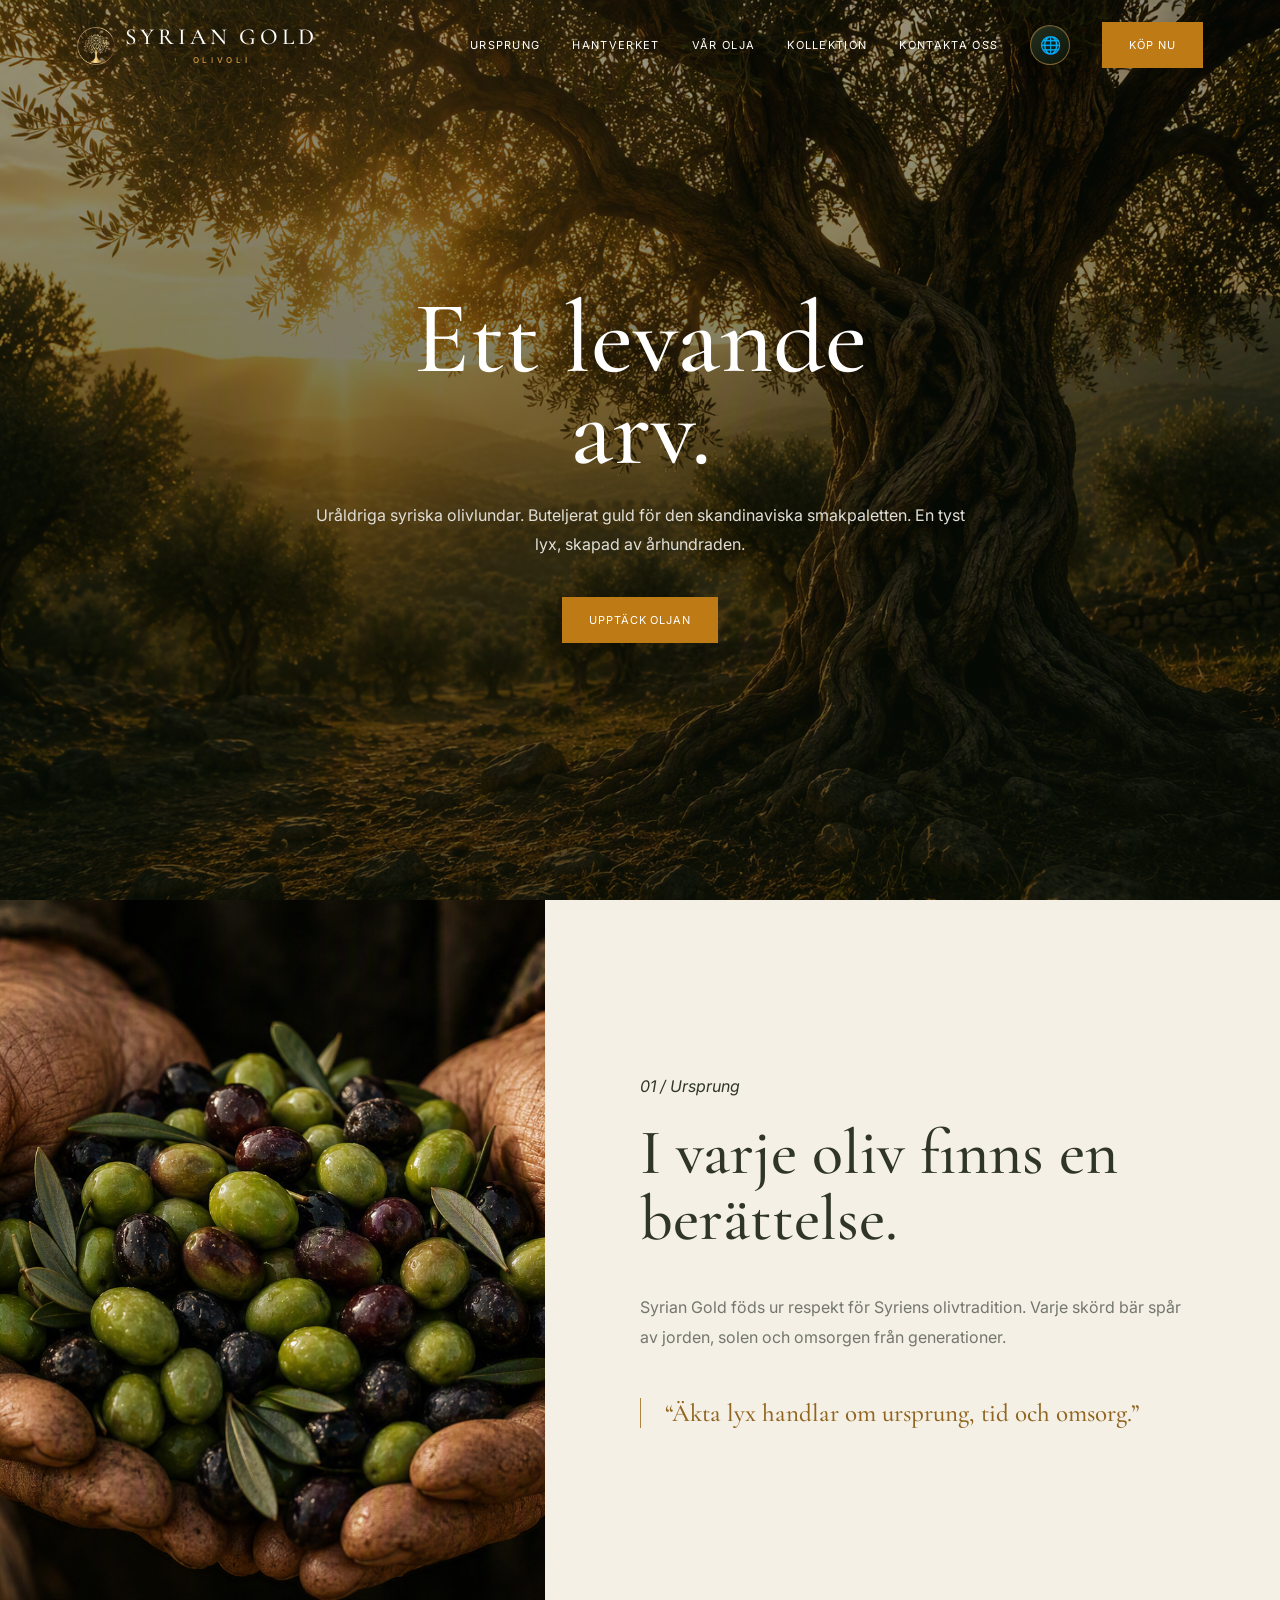
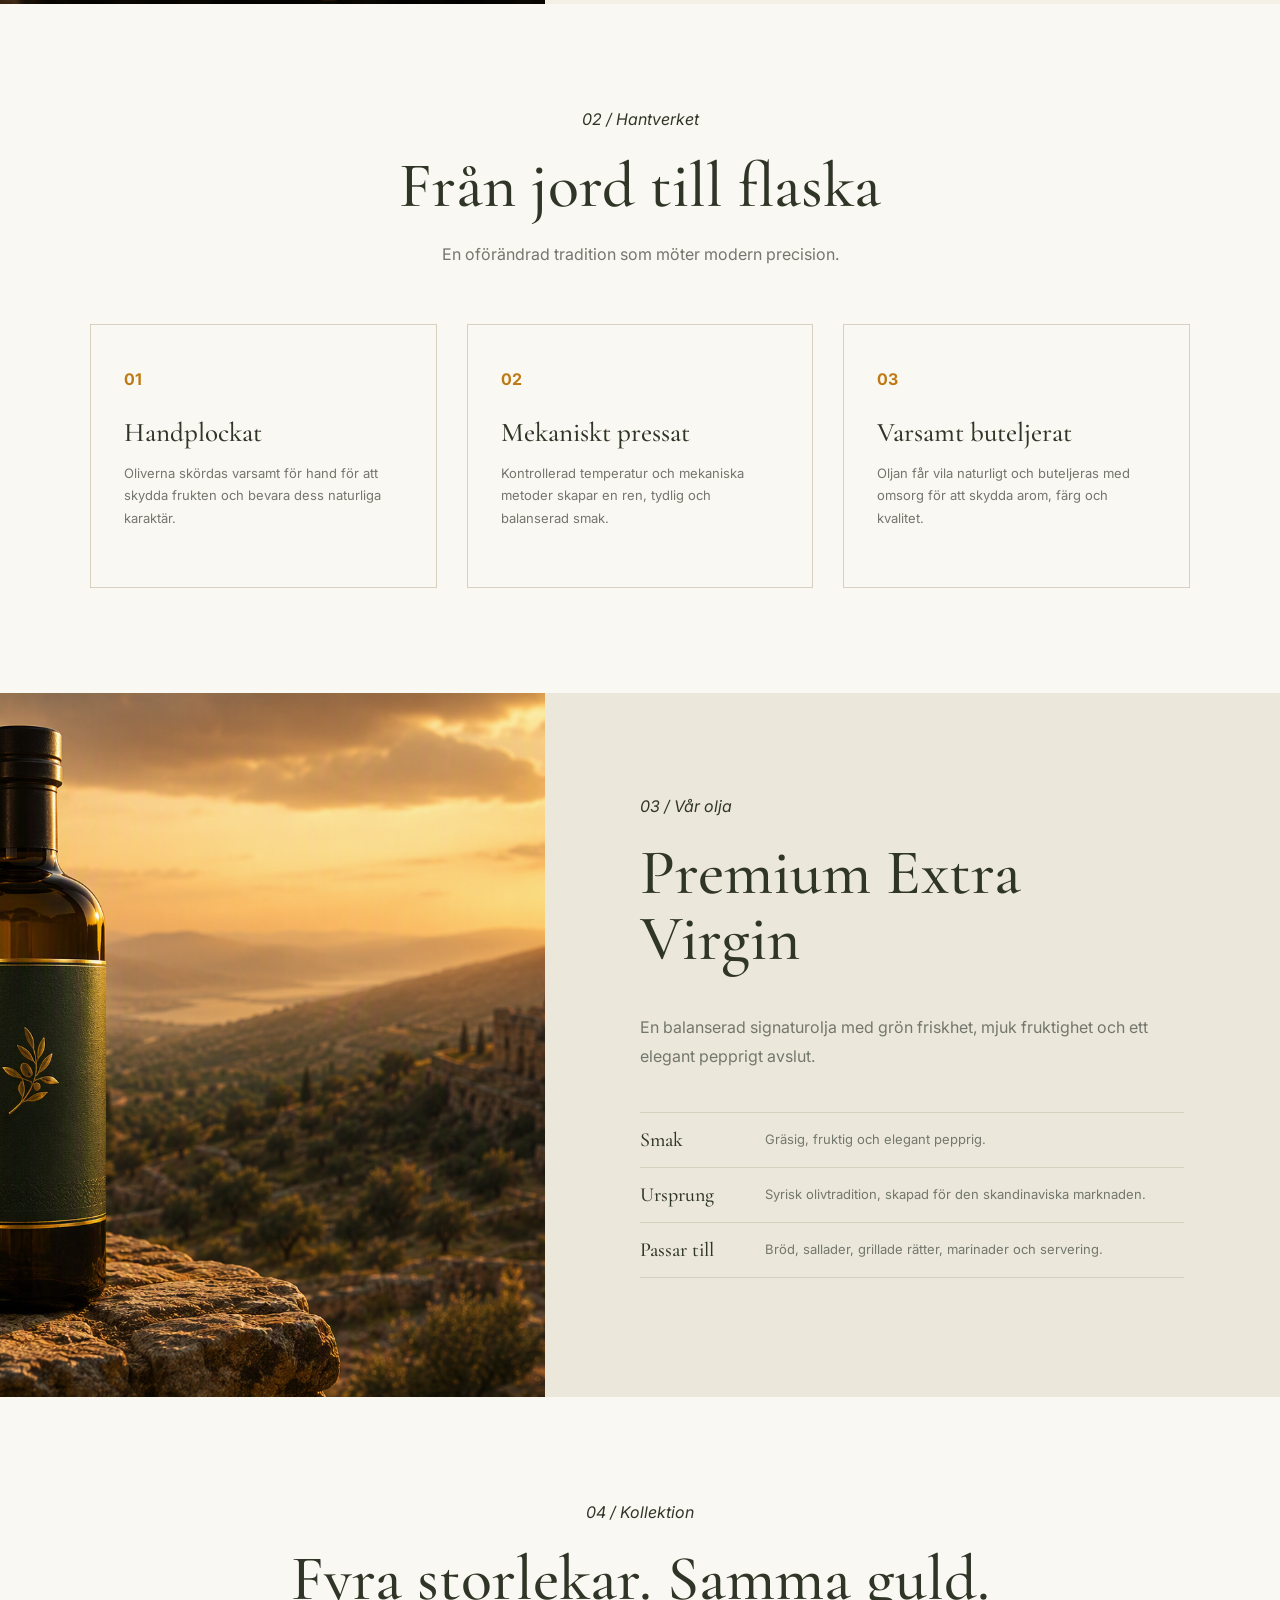
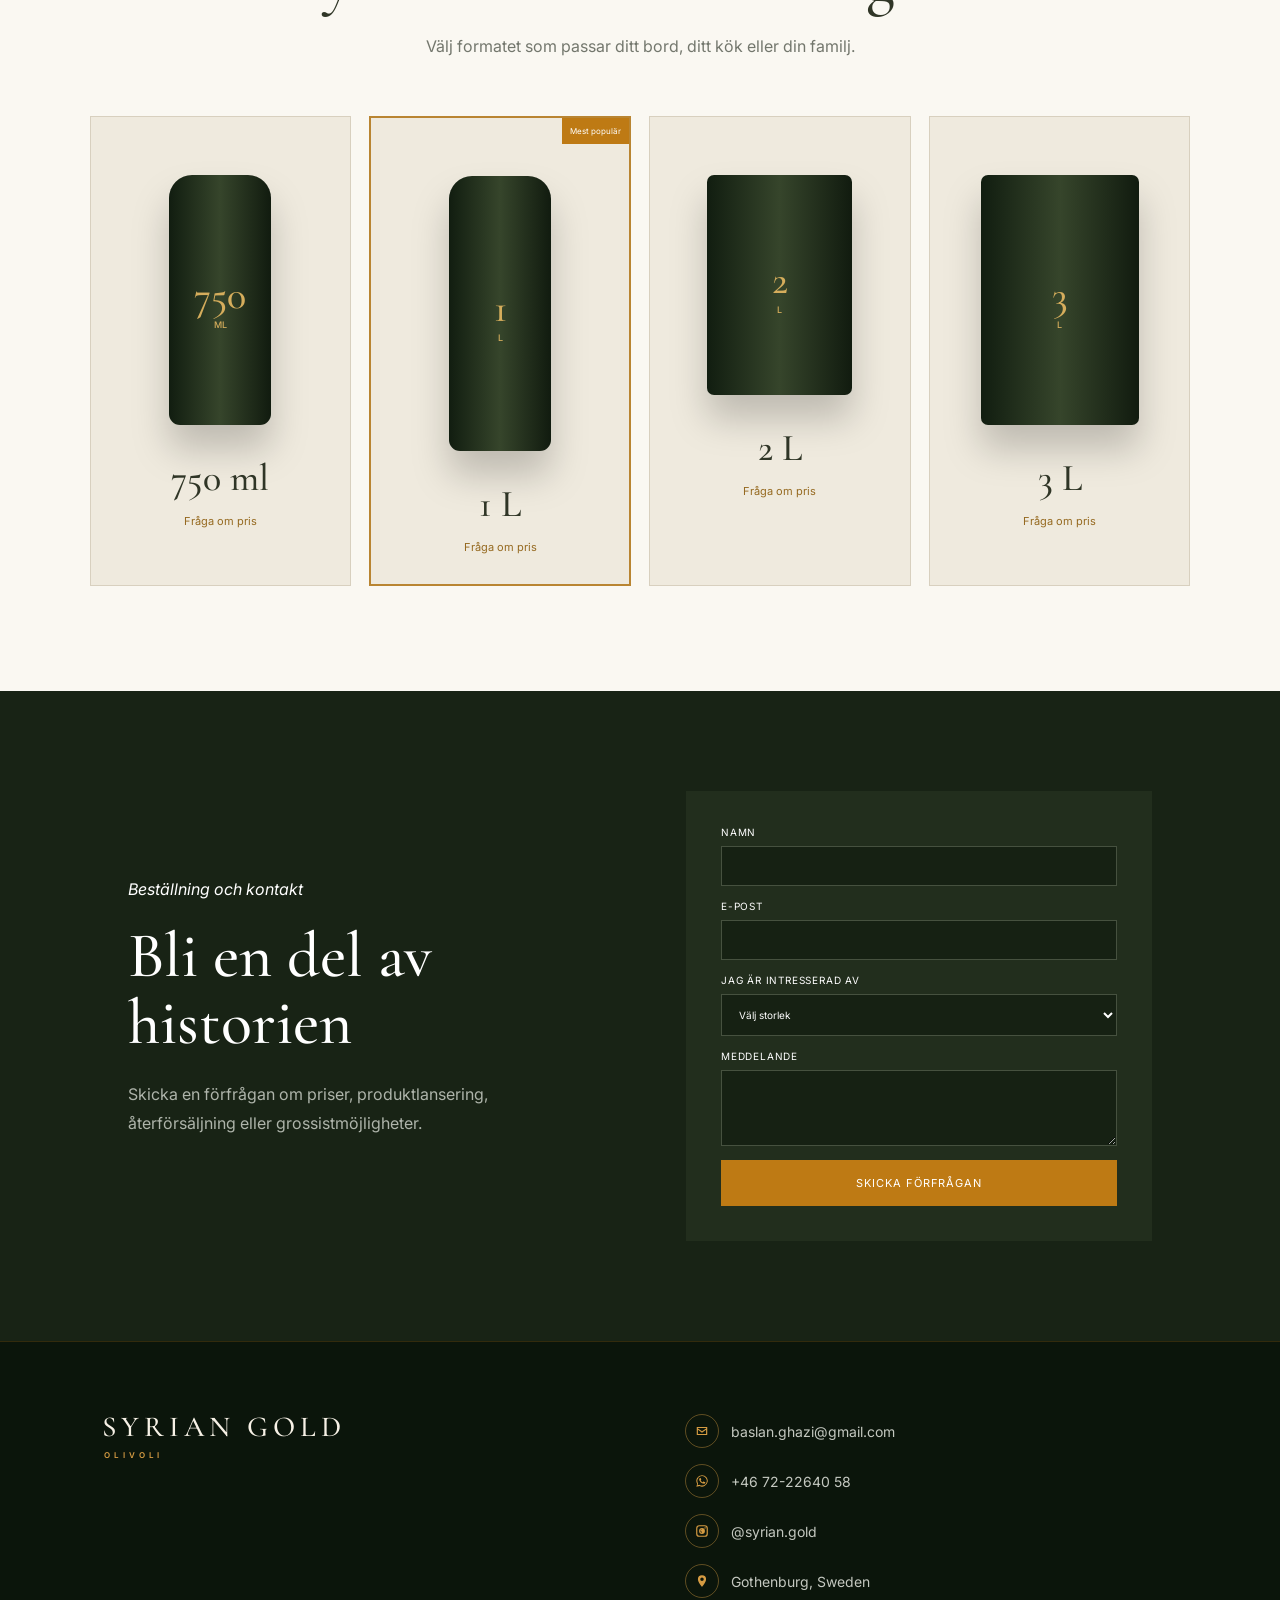
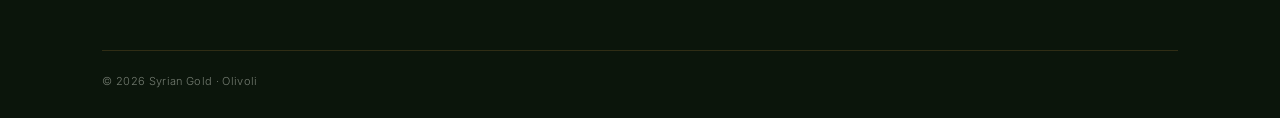
==== commit 62afedde: "fix" ====
--- a/index.html
+++ b/index.html
@@ -1,216 +1,864 @@
 <!doctype html>
 <html lang="sv" dir="ltr">
+
 <head>
   <meta charset="utf-8">
   <meta name="viewport" content="width=device-width, initial-scale=1">
-  <meta name="description" content="Syrian Gold Olivoli - premium extra virgin olivolja med syriskt ursprung.">
+
+  <meta
+    name="description"
+    content="Syrian Gold Olivoli - premium extra virgin olivolja med syriskt ursprung."
+  >
+
   <title>Syrian Gold | Olivoli</title>
+
+  <!-- Fonts -->
   <link rel="preconnect" href="https://fonts.googleapis.com">
   <link rel="preconnect" href="https://fonts.gstatic.com" crossorigin>
-  <link href="https://fonts.googleapis.com/css2?family=Cormorant+Garamond:wght@500;600&family=Inter:wght@300;400;600&family=Noto+Kufi+Arabic:wght@400;600&display=swap" rel="stylesheet">
+
+  <link
+    href="https://fonts.googleapis.com/css2?family=Cormorant+Garamond:wght@500;600&family=Inter:wght@300;400;600&family=Noto+Kufi+Arabic:wght@400;600&display=swap"
+    rel="stylesheet"
+  >
+
+  <!-- CSS -->
   <link rel="stylesheet" href="style.css">
 </head>
-<body>
+
+<body id="top">
+
+  <!-- =====================================================
+       HEADER
+  ====================================================== -->
   <header>
+
+    <!-- BRAND -->
     <div class="brand">
-      <img src="assets/logo1.png" alt="Olive branch" class="brand-image">
+
+      <img
+        src="assets/logo1.png"
+        alt="Syrian Gold olive branch"
+        class="brand-image"
+      >
 
       <a class="logo" href="#top">
         SYRIAN GOLD
         <small>OLIVOLI</small>
       </a>
+
     </div>
-    <button class="menu" type="button" aria-label="Oppna meny" aria-expanded="false" aria-controls="main-navigation">☰</button>
-    <nav id="main-navigation" aria-label="Huvudmeny">
-      <a href="#origin" data-t="origin">Ursprung</a>
-      <a href="#craft" data-t="craft">Hantverket</a>
-      <a href="#oil" data-t="oil">Var olja</a>
-      <a href="#shop" data-t="collection">Kollektion</a>
-      <a href="#contact" data-t="contactNav">Kontakta oss</a>
+
+
+    <!-- MOBILE MENU -->
+    <button
+      class="menu"
+      type="button"
+      aria-label="Öppna meny"
+      aria-expanded="false"
+      aria-controls="main-navigation"
+    >
+      ☰
+    </button>
+
+
+    <!-- NAVIGATION -->
+    <nav
+      id="main-navigation"
+      aria-label="Huvudmeny"
+    >
+
+      <a href="#origin" data-t="origin">
+        Ursprung
+      </a>
+
+      <a href="#craft" data-t="craft">
+        Hantverket
+      </a>
+
+      <a href="#oil" data-t="oil">
+        Vår olja
+      </a>
+
+      <a href="#shop" data-t="collection">
+        Kollektion
+      </a>
+
+      <a href="#contact" data-t="contactNav">
+        Kontakta oss
+      </a>
+
     </nav>
-<div class="language-picker">
-    <button
+
+
+    <!-- LANGUAGE PICKER -->
+    <div class="language-picker">
+
+      <button
         class="language-toggle"
         type="button"
         aria-label="Choose language"
         aria-expanded="false"
+      >
+        🌐
+      </button>
+
+      <div class="language-menu">
+
+        <button
+          type="button"
+          data-lang="sv"
+        >
+          SV
+        </button>
+
+        <button
+          type="button"
+          data-lang="en"
+        >
+          EN
+        </button>
+
+        <button
+          type="button"
+          data-lang="ar"
+        >
+          العربية
+        </button>
+
+      </div>
+
+    </div>
+
+
+    <!-- BUY BUTTON -->
+    <a
+      class="button"
+      href="#shop"
+      data-t="buy"
     >
-        🌐
-    </button>
-
-    <div class="language-menu">
-        <button type="button" data-lang="sv">SV</button>
-        <button type="button" data-lang="en">EN</button>
-        <button type="button" data-lang="ar">العربية</button>
+      Köp nu
+    </a>
+
+  </header>
+
+
+  <!-- =====================================================
+       MAIN
+  ====================================================== -->
+  <main>
+
+    <!-- ===================================================
+         HERO
+    ==================================================== -->
+    <section
+      class="hero"
+      id="hero"
+    >
+
+      <div
+        class="overlay"
+        aria-hidden="true"
+      ></div>
+
+
+      <div class="hero-copy reveal">
+
+        <h1 data-t="title">
+          Ett levande<br>
+          arv.
+        </h1>
+
+        <span data-t="heroText">
+          Uraldriga syriska olivlundar.
+          Buteljerat guld för den skandinaviska smakpaletten.
+          En tyst lyx, skapad av århundraden.
+        </span>
+
+        <a
+          class="gold"
+          href="#oil"
+          data-t="discover"
+        >
+          Upptäck oljan
+        </a>
+
+      </div>
+
+    </section>
+
+
+    <!-- ===================================================
+         ORIGIN
+    ==================================================== -->
+    <section
+      class="split"
+      id="origin"
+    >
+
+      <div class="photo reveal-left">
+
+        <img
+          src="assets/harvest.jpg"
+          alt="Olives held in hands"
+          loading="lazy"
+        >
+
+      </div>
+
+
+      <div class="copy reveal-right">
+
+        <i>
+          01 /
+          <span data-t="origin">
+            Ursprung
+          </span>
+        </i>
+
+        <h2 data-t="originTitle">
+          I varje oliv finns en berättelse.
+        </h2>
+
+        <p data-t="originText">
+          Syrian Gold föds ur respekt för Syriens olivtradition.
+          Varje skörd bär spår av jorden, solen och omsorgen
+          från generationer.
+        </p>
+
+        <blockquote data-t="quote">
+          “Äkta lyx handlar om ursprung, tid och omsorg.”
+        </blockquote>
+
+      </div>
+
+    </section>
+
+
+    <!-- ===================================================
+         CRAFT
+    ==================================================== -->
+    <section
+      class="process"
+      id="craft"
+    >
+
+      <div class="heading reveal">
+
+        <i>
+          02 /
+          <span data-t="craft">
+            Hantverket
+          </span>
+        </i>
+
+        <h2 data-t="craftTitle">
+          Från jord till flaska
+        </h2>
+
+        <p data-t="craftLead">
+          En oförändrad tradition som möter modern precision.
+        </p>
+
+      </div>
+
+
+      <div class="cards">
+
+        <!-- STEP 1 -->
+        <article class="reveal s1">
+
+          <b>01</b>
+
+          <h3 data-t="step1">
+            Handplockat
+          </h3>
+
+          <p data-t="step1t">
+            Oliverna skördas varsamt för hand för att skydda
+            frukten och bevara dess naturliga karaktär.
+          </p>
+
+        </article>
+
+
+        <!-- STEP 2 -->
+        <article class="reveal s2">
+
+          <b>02</b>
+
+          <h3 data-t="step2">
+            Mekaniskt pressat
+          </h3>
+
+          <p data-t="step2t">
+            Kontrollerad temperatur och mekaniska metoder
+            skapar en ren, tydlig och balanserad smak.
+          </p>
+
+        </article>
+
+
+        <!-- STEP 3 -->
+        <article class="reveal s3">
+
+          <b>03</b>
+
+          <h3 data-t="step3">
+            Varsamt buteljerat
+          </h3>
+
+          <p data-t="step3t">
+            Oljan får vila naturligt och buteljeras med omsorg
+            för att skydda arom, färg och kvalitet.
+          </p>
+
+        </article>
+
+      </div>
+
+    </section>
+
+
+    <!-- ===================================================
+         OIL
+    ==================================================== -->
+    <section
+      class="split bottle"
+      id="oil"
+    >
+
+      <div class="photo reveal-left">
+
+        <img
+          src="assets/bottle.jpg"
+          alt="Premium olive oil bottle"
+          loading="lazy"
+        >
+
+      </div>
+
+
+      <div class="copy reveal-right">
+
+        <i>
+          03 /
+          <span data-t="oil">
+            Vår olja
+          </span>
+        </i>
+
+        <h2 data-t="oilTitle">
+          Premium Extra Virgin
+        </h2>
+
+        <p data-t="oilText">
+          En balanserad signaturolja med grön friskhet,
+          mjuk fruktighet och ett elegant pepprigt avslut.
+        </p>
+
+
+        <dl>
+
+          <div>
+            <dt data-t="taste">
+              Smak
+            </dt>
+
+            <dd data-t="tasteV">
+              Gräsig, fruktig och elegant pepprig.
+            </dd>
+          </div>
+
+
+          <div>
+            <dt data-t="source">
+              Ursprung
+            </dt>
+
+            <dd data-t="sourceV">
+              Syrisk olivtradition, skapad för den
+              skandinaviska marknaden.
+            </dd>
+          </div>
+
+
+          <div>
+            <dt data-t="serve">
+              Passar till
+            </dt>
+
+            <dd data-t="serveV">
+              Bröd, sallader, grillade rätter, marinader
+              och servering.
+            </dd>
+          </div>
+
+        </dl>
+
+      </div>
+
+    </section>
+
+
+    <!-- ===================================================
+         SHOP
+    ==================================================== -->
+    <section
+      class="shop"
+      id="shop"
+    >
+
+      <div class="heading reveal">
+
+        <i>
+          04 /
+          <span data-t="collection">
+            Kollektion
+          </span>
+        </i>
+
+        <h2 data-t="shopTitle">
+          Fyra storlekar. Samma guld.
+        </h2>
+
+        <p data-t="shopLead">
+          Välj formatet som passar ditt bord,
+          ditt kök eller din familj.
+        </p>
+
+      </div>
+
+
+      <div class="products">
+
+        <!-- 750 ML -->
+        <article class="reveal s1">
+
+          <div class="pack">
+            750
+            <small>ML</small>
+          </div>
+
+          <h3>
+            750 ml
+          </h3>
+
+          <a
+            href="#contact"
+            data-size="750 ml"
+            data-t="price"
+          >
+            Fråga om pris
+          </a>
+
+        </article>
+
+
+        <!-- 1 L -->
+        <article class="reveal s2 featured">
+
+          <em data-t="popular">
+            Mest populär
+          </em>
+
+          <div class="pack tall">
+            1
+            <small>L</small>
+          </div>
+
+          <h3>
+            1 L
+          </h3>
+
+          <a
+            href="#contact"
+            data-size="1 L"
+            data-t="price"
+          >
+            Fråga om pris
+          </a>
+
+        </article>
+
+
+        <!-- 2 L -->
+        <article class="reveal s3">
+
+          <div class="pack tin">
+            2
+            <small>L</small>
+          </div>
+
+          <h3>
+            2 L
+          </h3>
+
+          <a
+            href="#contact"
+            data-size="2 L"
+            data-t="price"
+          >
+            Fråga om pris
+          </a>
+
+        </article>
+
+
+        <!-- 3 L -->
+        <article class="reveal s4">
+
+          <div class="pack tin big">
+            3
+            <small>L</small>
+          </div>
+
+          <h3>
+            3 L
+          </h3>
+
+          <a
+            href="#contact"
+            data-size="3 L"
+            data-t="price"
+          >
+            Fråga om pris
+          </a>
+
+        </article>
+
+      </div>
+
+    </section>
+
+
+    <!-- ===================================================
+         CONTACT
+    ==================================================== -->
+    <section
+      class="contact"
+      id="contact"
+    >
+
+      <div class="reveal-left">
+
+        <i data-t="contact">
+          Beställning och kontakt
+        </i>
+
+        <h2 data-t="contactTitle">
+          Bli en del av historien
+        </h2>
+
+        <p data-t="contactText">
+          Skicka en förfrågan om priser, produktlansering,
+          återförsäljning eller grossistmöjligheter.
+        </p>
+
+      </div>
+
+
+      <!-- CONTACT FORM -->
+      <form
+        class="reveal-right"
+        name="order"
+        method="POST"
+        data-netlify="true"
+        netlify-honeypot="bot-field"
+        action="/success.html"
+      >
+
+        <input
+          type="hidden"
+          name="form-name"
+          value="order"
+        >
+
+
+        <!-- HONEYPOT -->
+        <p class="hidden">
+
+          <label>
+            Fyll inte i detta fält:
+
+            <input
+              type="text"
+              name="bot-field"
+              tabindex="-1"
+              autocomplete="off"
+            >
+
+          </label>
+
+        </p>
+
+
+        <!-- NAME -->
+        <label>
+
+          <span data-t="name">
+            Namn
+          </span>
+
+          <input
+            type="text"
+            name="name"
+            autocomplete="name"
+            required
+          >
+
+        </label>
+
+
+        <!-- EMAIL -->
+        <label>
+
+          <span data-t="email">
+            E-post
+          </span>
+
+          <input
+            type="email"
+            name="email"
+            autocomplete="email"
+            required
+          >
+
+        </label>
+
+
+        <!-- PRODUCT -->
+        <label>
+
+          <span data-t="interest">
+            Jag är intresserad av
+          </span>
+
+          <select
+            id="size"
+            name="product"
+            required
+          >
+
+            <option
+              value=""
+              data-t="selectSize"
+              selected
+              disabled
+            >
+              Välj storlek
+            </option>
+
+            <option value="750 ml">
+              750 ml
+            </option>
+
+            <option value="1 L">
+              1 L
+            </option>
+
+            <option value="2 L">
+              2 L
+            </option>
+
+            <option value="3 L">
+              3 L
+            </option>
+
+          </select>
+
+        </label>
+
+
+        <!-- MESSAGE -->
+        <label>
+
+          <span data-t="message">
+            Meddelande
+          </span>
+
+          <textarea
+            name="message"
+            rows="4"
+            required
+          ></textarea>
+
+        </label>
+
+
+        <!-- SUBMIT -->
+        <button
+          type="submit"
+          class="gold"
+          data-t="send"
+        >
+          Skicka förfrågan
+        </button>
+
+      </form>
+
+    </section>
+
+  </main>
+
+
+  <!-- =====================================================
+       FOOTER
+  ====================================================== -->
+  <footer class="site-footer">
+
+    <div class="footer-content">
+
+
+      <!-- FOOTER BRAND -->
+      <div class="footer-brand">
+
+        <a
+          class="logo"
+          href="#top"
+          aria-label="Syrian Gold"
+        >
+          SYRIAN GOLD
+          <small>OLIVOLI</small>
+        </a>
+
+      </div>
+
+
+      <!-- FOOTER CONTACT -->
+      <div class="footer-contact">
+
+
+    <!-- EMAIL -->
+<a
+  href="https://mail.google.com/mail/?view=cm&fs=1&to=baslan.ghazi@gmail.com"
+  class="footer-contact-link"
+  target="_blank"
+  rel="noopener noreferrer"
+>
+  <span class="footer-symbol" aria-hidden="true">
+    <svg viewBox="0 0 24 24" aria-hidden="true">
+      <path d="M3 5h18v14H3V5Zm2 2v.5l7 5 7-5V7H5Zm14 10V10l-7 5-7-5v7h14Z"/>
+    </svg>
+  </span>
+
+  <span>baslan.ghazi@gmail.com</span>
+</a>
+
+
+        <!-- WHATSAPP -->
+        <a
+          href="https://wa.me/message/XPCDK5RYMEZIA1"
+          class="footer-contact-link"
+          target="_blank"
+          rel="noopener noreferrer"
+        >
+
+          <span
+            class="footer-symbol"
+            aria-hidden="true"
+          >
+
+            <svg
+              viewBox="0 0 24 24"
+              aria-hidden="true"
+            >
+              <path d="M12 2a9.7 9.7 0 0 0-8.3 14.7L2.4 22l5.5-1.3A9.8 9.8 0 1 0 12 2Zm0 17.8a8 8 0 0 1-4-1.1l-.3-.2-3.3.8.9-3.2-.2-.4A8.1 8.1 0 1 1 12 19.8Zm4.5-6.1c-.2-.1-1.5-.7-1.7-.8-.2-.1-.4-.1-.5.1l-.8 1c-.1.2-.3.2-.5.1a6.5 6.5 0 0 1-1.9-1.2 7.3 7.3 0 0 1-1.3-1.7c-.1-.2 0-.4.1-.5l.4-.5.3-.5c.1-.2 0-.4 0-.5l-.8-1.8c-.2-.5-.4-.4-.6-.4h-.5c-.2 0-.5.1-.7.3-.2.2-.9.9-.9 2.1s.9 2.4 1 2.6c.1.2 1.8 2.8 4.4 3.9.6.3 1.1.4 1.5.5.6.2 1.2.2 1.7.1.5-.1 1.5-.6 1.7-1.2.2-.6.2-1.1.2-1.2-.2-.1-.4-.2-.6-.3Z"/>
+            </svg>
+
+          </span>
+
+          <span>
+            +46 72-22640 58
+          </span>
+
+        </a>
+
+
+        <!-- INSTAGRAM -->
+        <a
+          href="https://www.instagram.com/syrian.gold/"
+          class="footer-contact-link"
+          target="_blank"
+          rel="noopener noreferrer"
+        >
+
+          <span
+            class="footer-symbol"
+            aria-hidden="true"
+          >
+
+            <svg
+              viewBox="0 0 24 24"
+              aria-hidden="true"
+            >
+              <path d="M7.5 2h9A5.5 5.5 0 0 1 22 7.5v9a5.5 5.5 0 0 1-5.5 5.5h-9A5.5 5.5 0 0 1 2 16.5v-9A5.5 5.5 0 0 1 7.5 2Zm0 2A3.5 3.5 0 0 0 4 7.5v9A3.5 3.5 0 0 0 7.5 20h9a3.5 3.5 0 0 0 3.5-3.5v-9A3.5 3.5 0 0 0 16.5 4h-9Zm9.8 1.5a1.2 1.2 0 1 1 0 2.4 1.2 1.2 0 0 1 0-2.4ZM12 7a5 5 0 1 1 0 10 5 5 0 0 1 0-10Zm0 2a3 3 0 1 0 0 6 3 3 0 0 0-3-3Z"/>
+            </svg>
+
+          </span>
+
+          <span>
+            @syrian.gold
+          </span>
+
+        </a>
+
+
+        <!-- LOCATION -->
+        <div class="footer-contact-link footer-location">
+
+          <span
+            class="footer-symbol"
+            aria-hidden="true"
+          >
+
+            <svg
+              viewBox="0 0 24 24"
+              aria-hidden="true"
+            >
+              <path d="M12 2a7 7 0 0 0-7 7c0 5.1 7 13 7 13s7-7.9 7-13a7 7 0 0 0-7-7Zm0 10a3 3 0 1 1 0-6 3 3 0 0 1 0 6Z"/>
+            </svg>
+
+          </span>
+
+          <span>
+            Gothenburg, Sweden
+          </span>
+
+        </div>
+
+      </div>
+
     </div>
-</div>
-    <a class="button" href="#shop" data-t="buy">Kop nu</a>
-  </header>
-
-  <main>
-    <section class="hero" id="top">
-      <div class="overlay" aria-hidden="true"></div>
-      <div class="hero-copy reveal">
-
-        <h1 data-t="title">Ett levande<br>arv.</h1>
-        <span data-t="heroText">Uraldriga syriska olivlundar. Buteljerat guld for den skandinaviska smakpaletten. En tyst lyx, skapad av arhundraden.</span>
-        <a class="gold" href="#oil" data-t="discover">Upptack oljan</a>
-      </div>
-    </section>
-
-    <section class="split" id="origin">
-      <div class="photo reveal-left"><img src="assets/harvest.jpg" alt="Olives held in hands" loading="lazy"></div>
-      <div class="copy reveal-right">
-        <i>01 / <span data-t="origin">Ursprung</span></i>
-        <h2 data-t="originTitle">I varje oliv finns en berattelse.</h2>
-        <p data-t="originText">Syrian Gold fods ur respekt for Syriens olivtradition. Varje skord bar spar av jorden, solen och omsorgen fran generationer.</p>
-        <blockquote data-t="quote">“Akta lyx handlar om ursprung, tid och omsorg.”</blockquote>
-      </div>
-    </section>
-
-    <section class="process" id="craft">
-      <div class="heading reveal">
-        <i>02 / <span data-t="craft">Hantverket</span></i>
-        <h2 data-t="craftTitle">Fran jord till flaska</h2>
-        <p data-t="craftLead">En oforandrad tradition som moter modern precision.</p>
-      </div>
-      <div class="cards">
-        <article class="reveal s1"><b>01</b><h3 data-t="step1">Handplockat</h3><p data-t="step1t">Oliverna skordas varsamt for hand for att skydda frukten och bevara dess naturliga karaktar.</p></article>
-        <article class="reveal s2"><b>02</b><h3 data-t="step2">Mekaniskt pressat</h3><p data-t="step2t">Kontrollerad temperatur och mekaniska metoder skapar en ren, tydlig och balanserad smak.</p></article>
-        <article class="reveal s3"><b>03</b><h3 data-t="step3">Varsamt buteljerat</h3><p data-t="step3t">Oljan far vila naturligt och buteljeras med omsorg for att skydda arom, farg och kvalitet.</p></article>
-      </div>
-    </section>
-
-    <section class="split bottle" id="oil">
-      <div class="photo reveal-left"><img src="assets/bottle.jpg" alt="Premium olive oil bottle" loading="lazy"></div>
-      <div class="copy reveal-right">
-        <i>03 / <span data-t="oil">Var olja</span></i>
-        <h2 data-t="oilTitle">Premium Extra Virgin</h2>
-        <p data-t="oilText">En balanserad signaturolja med gron friskhet, mjuk fruktighet och ett elegant pepprigt avslut.</p>
-        <dl>
-          <div><dt data-t="taste">Smak</dt><dd data-t="tasteV">Grasig, fruktig och elegant pepprig.</dd></div>
-          <div><dt data-t="source">Ursprung</dt><dd data-t="sourceV">Syrisk olivtradition, skapad for den skandinaviska marknaden.</dd></div>
-          <div><dt data-t="serve">Passar till</dt><dd data-t="serveV">Brod, sallader, grillade ratter, marinader och servering.</dd></div>
-        </dl>
-      </div>
-    </section>
-
-    <section class="shop" id="shop">
-      <div class="heading reveal">
-        <i>04 / <span data-t="collection">Kollektion</span></i>
-        <h2 data-t="shopTitle">Fyra storlekar. Samma guld.</h2>
-        <p data-t="shopLead">Valj formatet som passar ditt bord, ditt kok eller din familj.</p>
-      </div>
-      <div class="products">
-        <article class="reveal s1"><div class="pack">750<small>ML</small></div><h3>750 ml</h3><a href="#contact" data-size="750 ml" data-t="price">Fraga om pris</a></article>
-        <article class="reveal s2 featured"><em data-t="popular">Mest popular</em><div class="pack tall">1<small>L</small></div><h3>1 L</h3><a href="#contact" data-size="1 L" data-t="price">Fraga om pris</a></article>
-        <article class="reveal s3"><div class="pack tin">2<small>L</small></div><h3>2 L</h3><a href="#contact" data-size="2 L" data-t="price">Fraga om pris</a></article>
-        <article class="reveal s4"><div class="pack tin big">3<small>L</small></div><h3>3 L</h3><a href="#contact" data-size="3 L" data-t="price">Fraga om pris</a></article>
-      </div>
-    </section>
-
-    <section class="contact" id="contact">
-      <div class="reveal-left">
-        <i data-t="contact">Bestallning och kontakt</i>
-        <h2 data-t="contactTitle">Bli en del av historien</h2>
-        <p data-t="contactText">Skicka en forfragan om priser, produktlansering, aterforsaljning eller grossistmojligheter.</p>
-      </div>
-      <form class="reveal-right" name="order" method="POST" data-netlify="true" netlify-honeypot="bot-field" action="/success.html">
-        <input type="hidden" name="form-name" value="order">
-        <p class="hidden"><label>Fyll inte i detta falt:<input type="text" name="bot-field" tabindex="-1" autocomplete="off"></label></p>
-        <label><span data-t="name">Namn</span><input type="text" name="name" autocomplete="name" required></label>
-        <label><span data-t="email">E-post</span><input type="email" name="email" autocomplete="email" required></label>
-        <label>
-          <span data-t="interest">Jag ar intresserad av</span>
-          <select id="size" name="product" required>
-            <option value="" data-t="selectSize" selected disabled>Valj storlek</option>
-            <option value="750 ml">750 ml</option>
-            <option value="1 L">1 L</option>
-            <option value="2 L">2 L</option>
-            <option value="3 L">3 L</option>
-          </select>
-        </label>
-        <label><span data-t="message">Meddelande</span><textarea name="message" rows="4" required></textarea></label>
-        <button type="submit" class="gold" data-t="send">Skicka forfragan</button>
-      </form>
-    </section>
-  </main>
-
-<footer class="site-footer">
-  <div class="footer-content">
-
-    <div class="footer-brand">
-      <a class="logo" href="#top" aria-label="Syrian Gold">
-        SYRIAN GOLD
-        <small>OLIVOLI</small>
-      </a>
+
+
+    <!-- FOOTER BOTTOM -->
+    <div class="footer-bottom">
+
+      <small>
+        © 2026 Syrian Gold · Olivoli
+      </small>
 
     </div>
 
-    <div class="footer-contact">
-
-      <a
-        href="mailto:hej@syriangold.se"
-        class="footer-contact-link"
-      >
-        <span class="footer-symbol" aria-hidden="true">
-          <svg viewBox="0 0 24 24" aria-hidden="true">
-            <path d="M3 5h18v14H3V5Zm2 2v.5l7 5 7-5V7H5Zm14 10V10l-7 5-7-5v7h14Z"/>
-          </svg>
-        </span>
-        <span>hej@syriangold.se</span>
-      </a>
-
-      <a
-        href="https://wa.me/message/XPCDK5RYMEZIA1"
-        class="footer-contact-link"
-        target="_blank"
-        rel="noopener noreferrer"
-      >
-        <span class="footer-symbol" aria-hidden="true">
-          <svg viewBox="0 0 24 24" aria-hidden="true">
-            <path d="M12 2a9.7 9.7 0 0 0-8.3 14.7L2.4 22l5.5-1.3A9.8 9.8 0 1 0 12 2Zm0 17.8a8 8 0 0 1-4-1.1l-.3-.2-3.3.8.9-3.2-.2-.4A8.1 8.1 0 1 1 12 19.8Zm4.5-6.1c-.2-.1-1.5-.7-1.7-.8-.2-.1-.4-.1-.5.1l-.8 1c-.1.2-.3.2-.5.1a6.5 6.5 0 0 1-1.9-1.2 7.3 7.3 0 0 1-1.3-1.7c-.1-.2 0-.4.1-.5l.4-.5.3-.5c.1-.2 0-.4 0-.5l-.8-1.8c-.2-.5-.4-.4-.6-.4h-.5c-.2 0-.5.1-.7.3-.2.2-.9.9-.9 2.1s.9 2.4 1 2.6c.1.2 1.8 2.8 4.4 3.9.6.3 1.1.4 1.5.5.6.2 1.2.2 1.7.1.5-.1 1.5-.6 1.7-1.2.2-.6.2-1.1.2-1.2-.2-.1-.4-.2-.6-.3Z"/>
-          </svg>
-        </span>
-        <span>WhatsApp</span>
-      </a>
-
-      <a
-        href="https://www.instagram.com/syrian.gold/"
-        class="footer-contact-link"
-        target="_blank"
-        rel="noopener noreferrer"
-      >
-        <span class="footer-symbol" aria-hidden="true">
-          <svg viewBox="0 0 24 24" aria-hidden="true">
-            <path d="M7.5 2h9A5.5 5.5 0 0 1 22 7.5v9a5.5 5.5 0 0 1-5.5 5.5h-9A5.5 5.5 0 0 1 2 16.5v-9A5.5 5.5 0 0 1 7.5 2Zm0 2A3.5 3.5 0 0 0 4 7.5v9A3.5 3.5 0 0 0 7.5 20h9a3.5 3.5 0 0 0 3.5-3.5v-9A3.5 3.5 0 0 0 16.5 4h-9Zm9.8 1.5a1.2 1.2 0 1 1 0 2.4 1.2 1.2 0 0 1 0-2.4ZM12 7a5 5 0 1 1 0 10 5 5 0 0 1 0-10Zm0 2a3 3 0 1 0 0 6 3 3 0 0 0-3-3Z"/>
-          </svg>
-        </span>
-        <span>@syrian.gold</span>
-      </a>
-
-      <div class="footer-contact-link footer-location">
-        <span class="footer-symbol" aria-hidden="true">
-          <svg viewBox="0 0 24 24" aria-hidden="true">
-            <path d="M12 2a7 7 0 0 0-7 7c0 5.1 7 13 7 13s7-7.9 7-13a7 7 0 0 0-7-7Zm0 10a3 3 0 1 1 0-6 3 3 0 0 1 0 6Z"/>
-          </svg>
-        </span>
-        <span>Gothenburg, Sweden</span>
-      </div>
-
-    </div>
-  </div>
-
-  <div class="footer-bottom">
-    <small>© 2026 Syrian Gold · Olivoli</small>
-
-    <a href="#top" class="back-to-top">
-      TO top
-      <span aria-hidden="true">↑</span>
-    </a>
-  </div>
-</footer>
-
-<script src="app.js"></script>
+  </footer>
+
+
+  <!-- =====================================================
+       BACK TO TOP
+       ONLY ↑
+  ====================================================== -->
+
+  <a
+    href="#top"
+    class="back-to-top"
+    aria-label="Till toppen"
+  >
+    ↑
+  </a>
+
+
+  <!-- JAVASCRIPT -->
+  <script src="app.js"></script>
+
 </body>
-</html>
+</html>
--- a/style.css
+++ b/style.css
@@ -46,9 +46,15 @@
   text-decoration: none;
 }
 
+button,
+input,
+select,
+textarea {
+  font-family: inherit;
+}
+
 /* =========================================================
    HEADER
-   Always LTR
 ========================================================= */
 
 header {
@@ -56,7 +62,6 @@
   top: 0;
   left: 0;
   z-index: 2000;
-
   width: 100%;
   height: 90px;
   padding: 0 6%;
@@ -81,24 +86,34 @@
 }
 
 /* =========================================================
-   BRAND
+   BRAND / LOGO
 ========================================================= */
 
 .brand {
   display: flex;
   align-items: center;
   gap: 10px;
-
   flex-shrink: 0;
 
   direction: ltr !important;
+
+  will-change: transform;
+  transition: transform 0.08s linear;
+
+  filter:
+    drop-shadow(0 3px 7px rgba(0, 0, 0, 0.7));
 }
 
 .brand-image {
   width: 38px;
   height: 38px;
+
   object-fit: contain;
   display: block;
+  flex-shrink: 0;
+
+  will-change: transform;
+  transition: transform 0.08s linear;
 }
 
 .logo {
@@ -106,12 +121,13 @@
 
   font-size: 23px;
   line-height: 1;
-
   letter-spacing: 0.17em;
+
   text-align: left;
-
   color: #fff;
   white-space: nowrap;
+
+  direction: ltr !important;
 }
 
 .logo small {
@@ -123,10 +139,11 @@
   letter-spacing: 0.46em;
 
   text-align: center;
-}
-
-/* =========================================================
-   NAVIGATION
+  direction: ltr !important;
+}
+
+/* =========================================================
+   DESKTOP NAVIGATION
 ========================================================= */
 
 nav {
@@ -162,58 +179,125 @@
 
 .language-picker {
   position: relative;
-  z-index: 2100;
-
-  margin-left: 4px;
+  z-index: 2200;
+
+  display: flex;
+  align-items: center;
+
+  flex-shrink: 0;
+  margin: 0;
 
   direction: ltr !important;
 }
 
 .language-toggle {
-  width: 38px;
-  height: 38px;
-
-  display: grid;
-  place-items: center;
+  width: 40px;
+  height: 40px;
+
+  display: flex;
+  align-items: center;
+  justify-content: center;
 
   padding: 0;
 
-  border: 1px solid rgba(255, 255, 255, 0.4);
-
-  background: rgba(0, 0, 0, 0.18);
-  color: #fff;
-
-  font-size: 18px;
+  border: 1px solid rgba(213, 155, 66, 0.55);
+  border-radius: 50%;
+
+  outline: none;
+
+  background:
+    linear-gradient(
+      145deg,
+      rgba(38, 50, 31, 0.95),
+      rgba(11, 21, 11, 0.88)
+    );
+
+  color: #f0d39a;
+  font-size: 17px;
+  line-height: 1;
 
   cursor: pointer;
 
+  appearance: none;
+  -webkit-appearance: none;
+
+  box-shadow:
+    0 4px 14px rgba(0, 0, 0, 0.28),
+    inset 0 1px 0 rgba(255, 255, 255, 0.08);
+
+  backdrop-filter: blur(6px);
+  -webkit-backdrop-filter: blur(6px);
+
   transition:
-    background-color 0.25s ease,
-    border-color 0.25s ease;
+    background 0.25s ease,
+    border-color 0.25s ease,
+    color 0.25s ease,
+    transform 0.25s ease,
+    box-shadow 0.25s ease;
 }
 
 .language-toggle:hover {
-  background: rgba(0, 0, 0, 0.4);
-  border-color: rgba(255, 255, 255, 0.75);
-}
+  background:
+    linear-gradient(
+      145deg,
+      rgba(50, 64, 41, 0.98),
+      rgba(18, 30, 17, 0.96)
+    );
+
+  border-color: var(--gold-light);
+  color: #f6dca8;
+
+  box-shadow:
+    0 6px 18px rgba(0, 0, 0, 0.35),
+    0 0 0 3px rgba(190, 122, 20, 0.08);
+
+  transform: translateY(-1px);
+}
+
+.language-toggle:focus,
+.language-toggle:focus-visible {
+  outline: none;
+  border-color: var(--gold-light);
+}
+
+.language-toggle:active {
+  transform: scale(0.96);
+}
+
+/* =========================================================
+   LANGUAGE DROPDOWN
+========================================================= */
 
 .language-menu {
   position: absolute;
-  top: calc(100% + 8px);
+  top: calc(100% + 10px);
   right: 0;
-
-  min-width: 110px;
+  z-index: 3000;
+
+  min-width: 125px;
 
   display: none;
   flex-direction: column;
+  gap: 3px;
 
   padding: 6px;
 
-  background: rgba(11, 21, 11, 0.97);
-
-  border: 1px solid rgba(255, 255, 255, 0.2);
-
-  box-shadow: 0 10px 30px rgba(0, 0, 0, 0.5);
+  border: 1px solid rgba(213, 155, 66, 0.28);
+  border-radius: 8px;
+
+  background:
+    linear-gradient(
+      145deg,
+      rgba(25, 37, 22, 0.98),
+      rgba(9, 18, 9, 0.98)
+    );
+
+  box-shadow:
+    0 14px 35px rgba(0, 0, 0, 0.45),
+    inset 0 1px 0 rgba(255, 255, 255, 0.05);
+
+  backdrop-filter: blur(10px);
+  -webkit-backdrop-filter: blur(10px);
 
   direction: ltr !important;
 }
@@ -224,27 +308,54 @@
 
 .language-menu button {
   width: 100%;
-
-  padding: 10px 14px;
+  min-height: 36px;
+
+  padding: 9px 12px;
 
   border: 0;
+  border-radius: 5px;
+
+  outline: none;
 
   background: transparent;
-  color: #fff;
+  color: #eee;
 
   text-align: left;
 
   font-family: Inter, sans-serif;
   font-size: 10px;
+  font-weight: 500;
+  letter-spacing: 0.06em;
 
   cursor: pointer;
 
-  direction: ltr !important;
-}
-
-.language-menu button:hover,
+  appearance: none;
+  -webkit-appearance: none;
+
+  direction: ltr !important;
+
+  transition:
+    background-color 0.2s ease,
+    color 0.2s ease,
+    transform 0.2s ease;
+}
+
+.language-menu button:hover {
+  background: rgba(190, 122, 20, 0.16);
+  color: var(--gold-light);
+  transform: translateX(2px);
+}
+
 .language-menu button.active {
   background: var(--gold);
+  color: #fff;
+}
+
+.language-menu button:focus,
+.language-menu button:focus-visible,
+.language-menu button:active {
+  outline: none;
+  box-shadow: none;
 }
 
 /* =========================================================
@@ -263,7 +374,6 @@
   color: #fff;
 
   font-size: 11px;
-
   text-transform: uppercase;
   letter-spacing: 0.09em;
 
@@ -279,7 +389,8 @@
 .gold:hover {
   background: #d18a1a;
 
-  box-shadow: 0 15px 35px rgba(0, 0, 0, 0.27);
+  box-shadow:
+    0 15px 35px rgba(0, 0, 0, 0.27);
 
   transform: translateY(-3px);
 }
@@ -293,11 +404,25 @@
 
   border: 0;
   background: none;
+
   color: #fff;
 
   cursor: pointer;
 
   direction: ltr !important;
+
+  outline: none;
+
+  appearance: none;
+  -webkit-appearance: none;
+}
+
+.menu:focus,
+.menu:focus-visible,
+.menu:active {
+  outline: none;
+  background: transparent;
+  box-shadow: none;
 }
 
 /* =========================================================
@@ -313,12 +438,13 @@
   display: grid;
   place-items: center;
 
-  background: url("assets/hero.jpg") center / cover no-repeat;
+  background:
+    url("assets/hero.jpg")
+    center / cover no-repeat;
 
   color: #fff;
 
   text-align: center;
-
   direction: ltr !important;
 }
 
@@ -350,7 +476,6 @@
   margin: 35px 0 25px;
 
   font-size: clamp(62px, 8vw, 110px);
-
   line-height: 0.9;
 }
 
@@ -383,7 +508,9 @@
   font-family: "Noto Kufi Arabic", sans-serif;
 }
 
-/* Arabic hero text */
+/* =========================================================
+   ARABIC HERO
+========================================================= */
 
 html[lang="ar"] .hero-copy {
   direction: rtl !important;
@@ -399,7 +526,9 @@
   text-align: center;
 }
 
-/* Arabic sections */
+/* =========================================================
+   ARABIC SECTIONS
+========================================================= */
 
 html[lang="ar"] .copy,
 html[lang="ar"] .heading,
@@ -424,7 +553,6 @@
 
 /* =========================================================
    SPLIT SECTIONS
-   Layout always LTR
 ========================================================= */
 
 .split {
@@ -439,14 +567,12 @@
 
 .photo {
   min-height: 700px;
-
   overflow: hidden;
 }
 
 .photo img {
   width: 100%;
   height: 100%;
-
   min-height: 700px;
 
   object-fit: cover;
@@ -466,7 +592,6 @@
 
   display: flex;
   justify-content: center;
-
   flex-direction: column;
 }
 
@@ -476,13 +601,11 @@
   margin: 24px 0;
 
   font-size: clamp(45px, 5vw, 70px);
-
   line-height: 1.04;
 }
 
 .copy > p {
   color: var(--muted);
-
   line-height: 1.85;
 }
 
@@ -498,7 +621,9 @@
   font-size: 25px;
 }
 
-/* Arabic quote */
+/* =========================================================
+   ARABIC QUOTE
+========================================================= */
 
 html[lang="ar"] blockquote {
   padding-left: 0;
@@ -573,7 +698,6 @@
   color: var(--muted);
 
   font-size: 13px;
-
   line-height: 1.75;
 }
 
@@ -613,8 +737,6 @@
   font-size: 13px;
   line-height: 1.7;
 }
-
-/* Arabic product details */
 
 html[lang="ar"] dl div {
   direction: rtl !important;
@@ -662,7 +784,8 @@
 }
 
 .products article:hover {
-  box-shadow: 0 25px 55px rgba(24, 35, 21, 0.14);
+  box-shadow:
+    0 25px 55px rgba(24, 35, 21, 0.14);
 
   transform: translateY(-9px);
 }
@@ -680,11 +803,9 @@
   padding: 8px;
 
   background: var(--gold);
-
   color: #fff;
 
   font-size: 8px;
-
   font-style: normal;
 }
 
@@ -695,9 +816,7 @@
   margin: 30px auto;
 
   display: flex;
-
   flex-direction: column;
-
   justify-content: center;
 
   border-radius: 23px 23px 11px 11px;
@@ -838,7 +957,6 @@
 
 /* =========================================================
    FOOTER
-   Always LTR
 ========================================================= */
 
 .site-footer {
@@ -983,11 +1101,12 @@
 .footer-symbol {
   width: 34px;
   height: 34px;
-
   min-width: 34px;
+
   flex: 0 0 34px;
 
   display: grid;
+
   place-items: center;
 
   overflow: hidden;
@@ -1076,50 +1195,101 @@
   direction: ltr !important;
 }
 
+/* =========================================================
+   BACK TO TOP
+   ONLY ↑
+========================================================= */
+
 .back-to-top {
-  display: inline-flex;
+  position: fixed;
+
+  right: 25px;
+  bottom: 25px;
+
+  z-index: 5000;
+
+  width: 48px;
+  height: 48px;
+
+  display: flex;
 
   align-items: center;
-
-  gap: 9px;
+  justify-content: center;
+
+  border: 1px solid rgba(213, 155, 66, 0.55);
+
+  border-radius: 50%;
+
+  background:
+    linear-gradient(
+      145deg,
+      rgba(38, 50, 31, 0.96),
+      rgba(11, 21, 11, 0.96)
+    );
 
   color: var(--gold-light);
 
   font-family: Inter, sans-serif !important;
 
-  font-size: 10px;
-
-  font-weight: 600;
-
-  text-transform: uppercase;
-
-  letter-spacing: 0.14em;
-
-  direction: ltr !important;
+  font-size: 22px;
+
+  cursor: pointer;
+
+  box-shadow:
+    0 8px 25px rgba(0, 0, 0, 0.3),
+    inset 0 1px 0 rgba(255, 255, 255, 0.07);
+
+  backdrop-filter: blur(8px);
+  -webkit-backdrop-filter: blur(8px);
+
+  opacity: 0;
+  visibility: hidden;
+
+  transform: translateY(15px);
 
   transition:
-    color 0.25s ease,
-    transform 0.25s ease;
+    opacity 0.3s ease,
+    visibility 0.3s ease,
+    transform 0.3s ease,
+    background 0.3s ease,
+    border-color 0.3s ease,
+    color 0.3s ease;
+}
+
+.back-to-top.show {
+  opacity: 1;
+  visibility: visible;
+
+  transform: translateY(0);
+}
+
+.back-to-top:hover {
+  border-color: var(--gold-light);
+
+  background:
+    linear-gradient(
+      145deg,
+      rgba(50, 64, 41, 0.98),
+      rgba(18, 30, 17, 0.98)
+    );
+
+  color: #f6dca8;
+
+  transform: translateY(-4px);
 }
 
 .back-to-top span {
-  font-size: 15px;
-
+  display: block;
+
+  font-size: 22px;
   line-height: 1;
 }
 
-.back-to-top:hover {
-  color: #f0b556;
-
-  transform: translateY(-2px);
-}
-
 /* =========================================================
    TABLET
 ========================================================= */
 
 @media (max-width: 1000px) {
-
   header {
     gap: 18px;
   }
@@ -1147,24 +1317,25 @@
 
 @media (max-width: 800px) {
 
+  /* HEADER */
+
   header {
     position: absolute;
 
+    top: 0;
+    left: 0;
+
+    width: 100%;
     height: 75px;
 
-    padding: 0 5%;
-
-    gap: 10px;
+    padding: 0;
+
+    display: block;
 
     direction: ltr !important;
   }
 
-  /* -------------------------------------------------------
-     BRAND
-     IMPORTANT:
-     position:absolute = moves with page
-     NOT fixed = does NOT stay on screen
-  ------------------------------------------------------- */
+  /* BRAND */
 
   .brand {
     position: absolute;
@@ -1179,6 +1350,10 @@
     align-items: center;
 
     gap: 8px;
+
+    margin: 0;
+
+    direction: ltr !important;
 
     filter:
       drop-shadow(0 4px 10px rgba(0, 0, 0, 1))
@@ -1190,6 +1365,8 @@
     height: 32px;
 
     object-fit: contain;
+
+    flex-shrink: 0;
   }
 
   .brand .logo {
@@ -1202,20 +1379,27 @@
     line-height: 1;
 
     white-space: nowrap;
+
+    direction: ltr !important;
   }
 
   .brand .logo small {
-    font-size: 9px;
-  }
-
-  /* -------------------------------------------------------
-     MOBILE NAVIGATION
-  ------------------------------------------------------- */
+    margin-top: 5px;
+
+    font-size: 8px;
+
+    text-align: left;
+
+    direction: ltr !important;
+  }
+
+  /* NAV */
 
   nav {
     position: absolute;
 
     top: 75px;
+
     left: 6%;
     right: 6%;
 
@@ -1233,6 +1417,8 @@
 
     background: rgba(11, 21, 11, 0.97);
 
+    border: 1px solid rgba(213, 155, 66, 0.20);
+
     direction: ltr !important;
   }
 
@@ -1241,76 +1427,111 @@
   }
 
   nav a {
+    display: block;
+
     padding: 15px 10px;
-  }
-
-  /* -------------------------------------------------------
-     HAMBURGER
-  ------------------------------------------------------- */
+
+    color: #fff;
+
+    text-align: left;
+
+    direction: ltr !important;
+  }
+
+  /* HAMBURGER */
 
   .menu {
-    position: relative;
-
-    z-index: 2100;
-
-    display: block;
-
-    order: 10;
-
-    margin-left: auto;
-
-    padding: 5px;
+    position: absolute;
+
+    top: 17px;
+    right: 5%;
+
+    z-index: 2300;
+
+    display: flex;
+
+    align-items: center;
+    justify-content: center;
+
+    width: 40px;
+    height: 40px;
+
+    margin: 0;
+    padding: 0;
 
     border: 0;
 
-    background: none;
+    background: transparent;
 
     color: #fff;
 
-    font-size: 25px;
+    font-size: 27px;
+
+    line-height: 1;
 
     cursor: pointer;
 
     direction: ltr !important;
 
-    filter: drop-shadow(0 3px 6px #000);
-  }
-
-  /* -------------------------------------------------------
-     LANGUAGE
-  ------------------------------------------------------- */
+    filter:
+      drop-shadow(0 3px 6px rgba(0, 0, 0, 0.9));
+  }
+
+  /* LANGUAGE */
 
   .language-picker {
-    position: relative;
-
-    z-index: 2100;
-
-    order: 5;
-
-    margin-left: auto;
-
-    flex-shrink: 0;
-
-    filter: drop-shadow(0 3px 6px #000);
+    position: absolute;
+
+    top: 17px;
+
+    right: calc(5% + 50px);
+
+    z-index: 2300;
+
+    width: 40px;
+    height: 40px;
+
+    display: flex;
+
+    align-items: center;
+    justify-content: center;
+
+    margin: 0;
+
+    direction: ltr !important;
+
+    filter:
+      drop-shadow(0 3px 6px rgba(0, 0, 0, 0.8));
   }
 
   .language-toggle {
-    width: 36px;
-    height: 36px;
-  }
-
-  /* Hide desktop buy button */
+    width: 40px;
+    height: 40px;
+
+    font-size: 17px;
+  }
+
+  .language-menu {
+    position: absolute;
+
+    top: 48px;
+    right: 0;
+
+    min-width: 120px;
+  }
+
+  /* HIDE BUY */
 
   header > .button {
     display: none;
   }
 
-  /* -------------------------------------------------------
-     CONTENT
-  ------------------------------------------------------- */
+  /* CONTENT */
 
   .split {
     grid-template-columns: 1fr;
+
+    direction: ltr !important;
   }
 
   .photo,
@@ -1336,6 +1557,8 @@
     padding: 80px 7%;
   }
 
+  /* FOOTER */
+
   .footer-content {
     grid-template-columns: 1fr;
 
@@ -1344,6 +1567,22 @@
 
   .footer-bottom {
     margin-top: 42px;
+  }
+
+  /* BACK TO TOP */
+
+  .back-to-top {
+    right: 18px;
+    bottom: 18px;
+
+    width: 44px;
+    height: 44px;
+
+    font-size: 20px;
+  }
+
+  .back-to-top span {
+    font-size: 20px;
   }
 }
 
@@ -1370,8 +1609,46 @@
   }
 
   .brand .logo small {
-    font-size: 8px;
-  }
+    font-size: 7px;
+  }
+
+  /* HAMBURGER */
+
+  .menu {
+    top: 16px;
+    right: 4%;
+
+    width: 38px;
+    height: 38px;
+
+    font-size: 25px;
+  }
+
+  /* LANGUAGE */
+
+  .language-picker {
+    top: 18px;
+
+    right: calc(4% + 45px);
+
+    width: 34px;
+    height: 34px;
+  }
+
+  .language-toggle {
+    width: 34px;
+    height: 34px;
+
+    font-size: 16px;
+  }
+
+  .language-menu {
+    top: 43px;
+
+    min-width: 115px;
+  }
+
+  /* HERO */
 
   .hero {
     min-height: 650px;
@@ -1384,6 +1661,8 @@
   .hero-copy {
     width: 88%;
   }
+
+  /* SECTIONS */
 
   .process,
   .shop {
@@ -1406,6 +1685,8 @@
     padding: 25px;
   }
 
+  /* FOOTER */
+
   .site-footer {
     padding: 52px 22px 24px;
 
@@ -1455,6 +1736,22 @@
 
     direction: ltr !important;
   }
+
+  /* BACK TO TOP */
+
+  .back-to-top {
+    right: 15px;
+    bottom: 15px;
+
+    width: 42px;
+    height: 42px;
+
+    font-size: 18px;
+  }
+
+  .back-to-top span {
+    font-size: 18px;
+  }
 }
 
 /* =========================================================
@@ -1465,7 +1762,6 @@
 
   .brand {
     left: 3%;
-
     gap: 5px;
   }
 
@@ -1486,7 +1782,53 @@
     letter-spacing: 0.35em;
   }
 
+  /* HAMBURGER */
+
   .menu {
+    top: 19px;
+    right: 3%;
+
+    width: 34px;
+    height: 34px;
+
     font-size: 23px;
   }
+
+  /* LANGUAGE */
+
+  .language-picker {
+    top: 20px;
+
+    right: calc(3% + 40px);
+
+    width: 32px;
+    height: 32px;
+  }
+
+  .language-toggle {
+    width: 32px;
+    height: 32px;
+
+    font-size: 15px;
+  }
+
+  .language-menu {
+    top: 41px;
+
+    min-width: 110px;
+  }
+
+  /* BACK TO TOP */
+
+  .back-to-top {
+    right: 12px;
+    bottom: 12px;
+
+    width: 40px;
+    height: 40px;
+  }
+
+  .back-to-top span {
+    font-size: 18px;
+  }
 }
